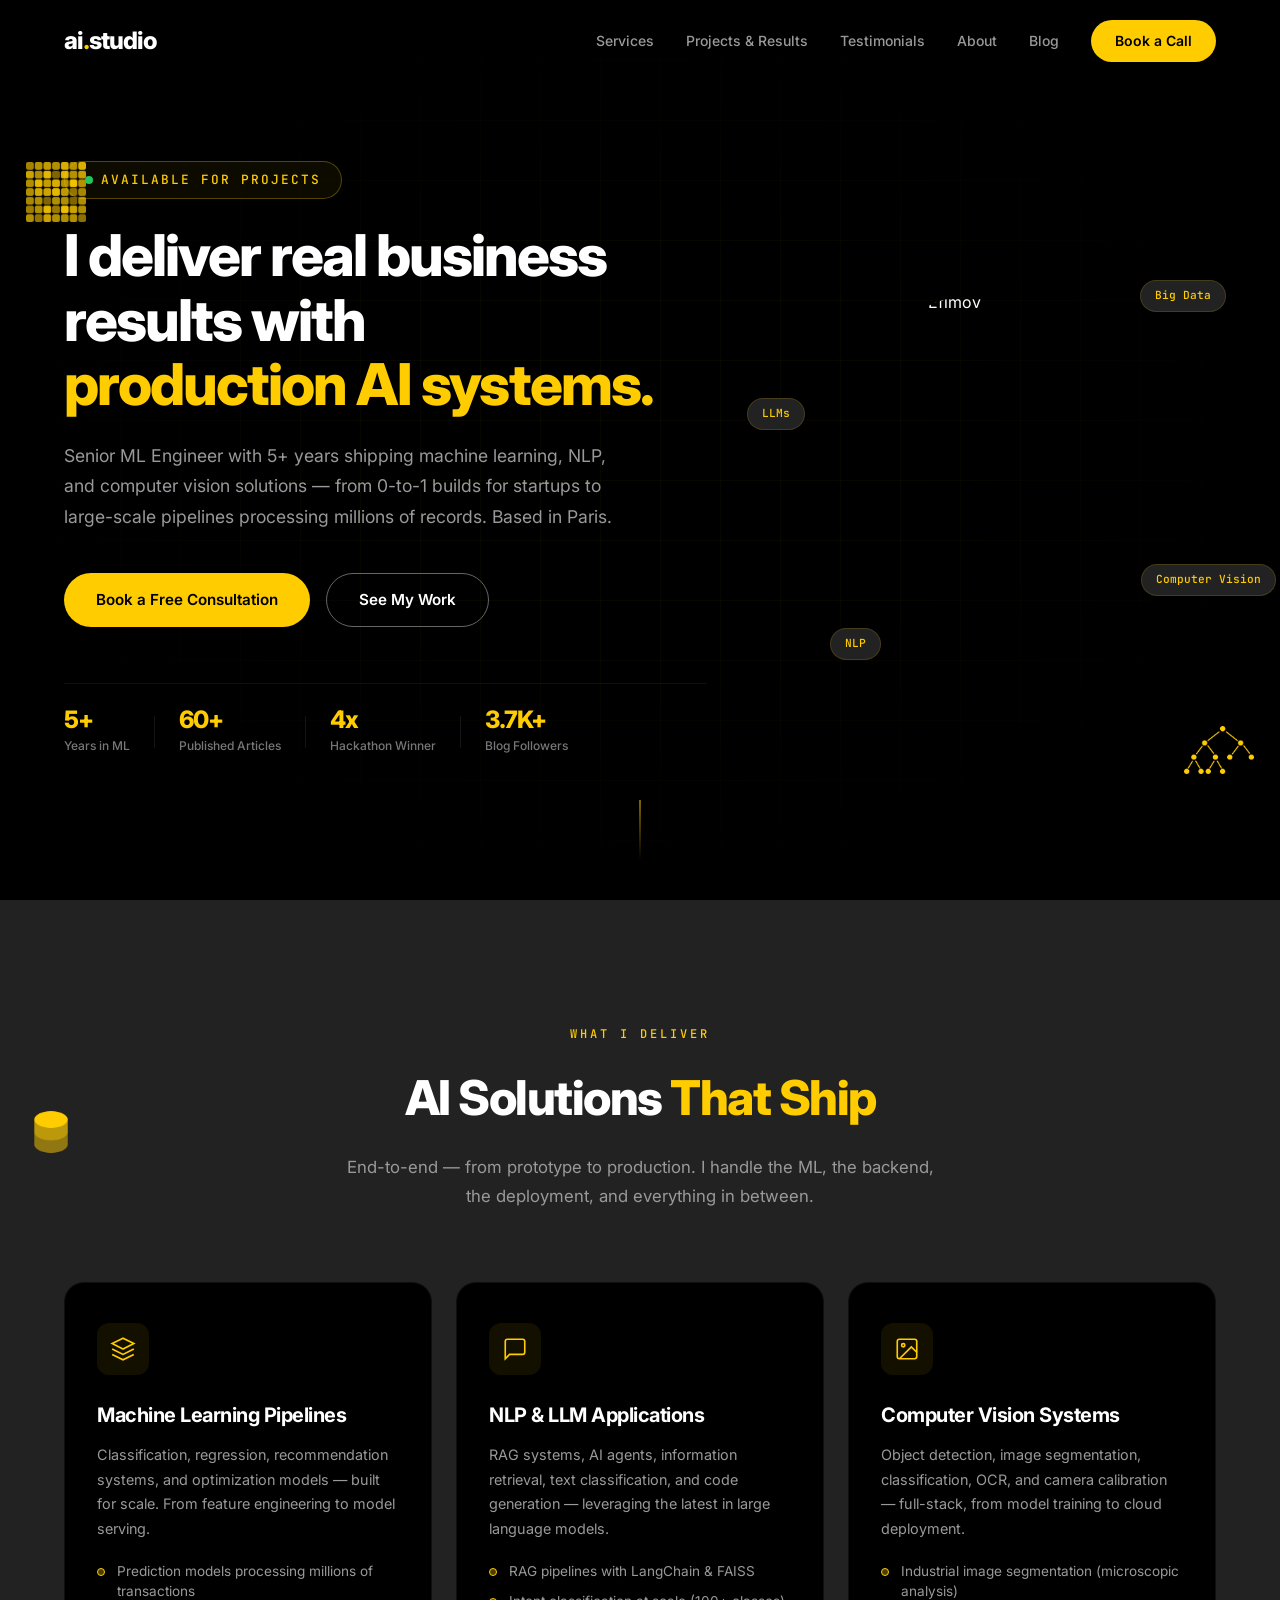
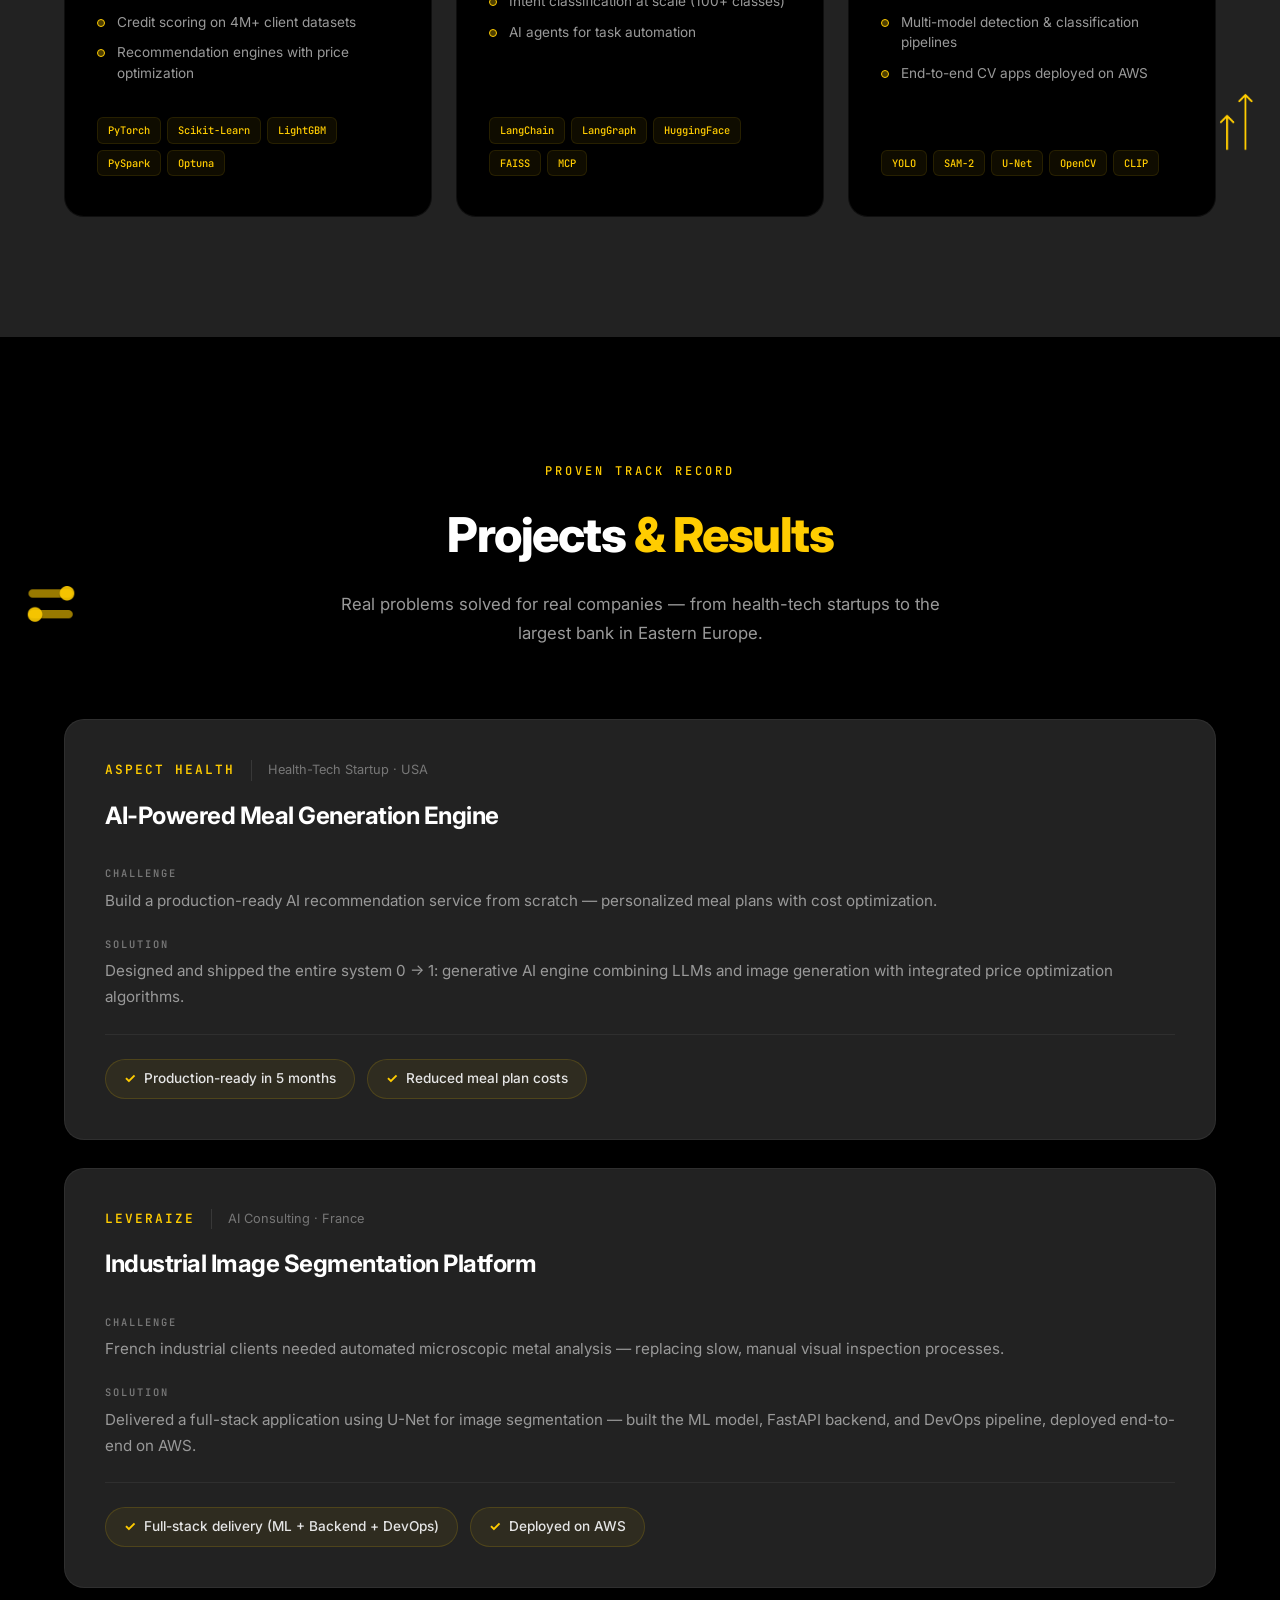
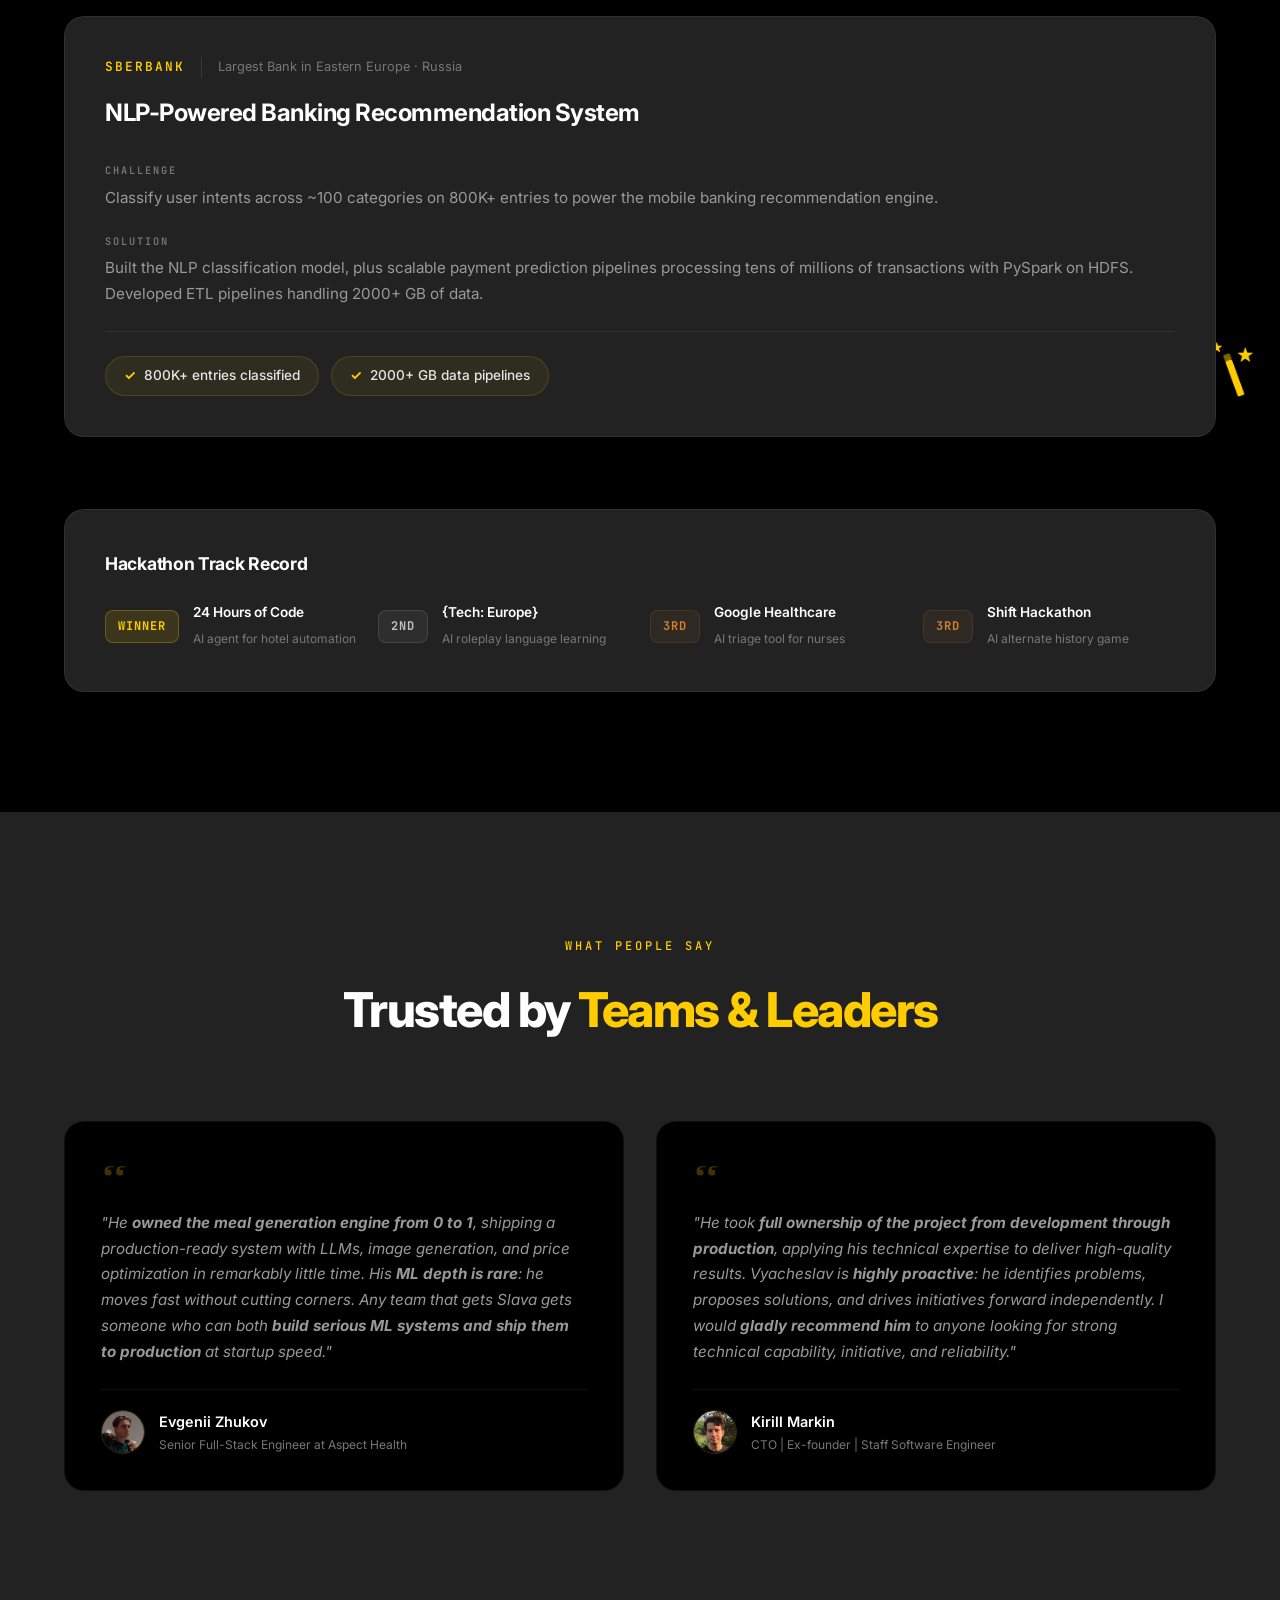
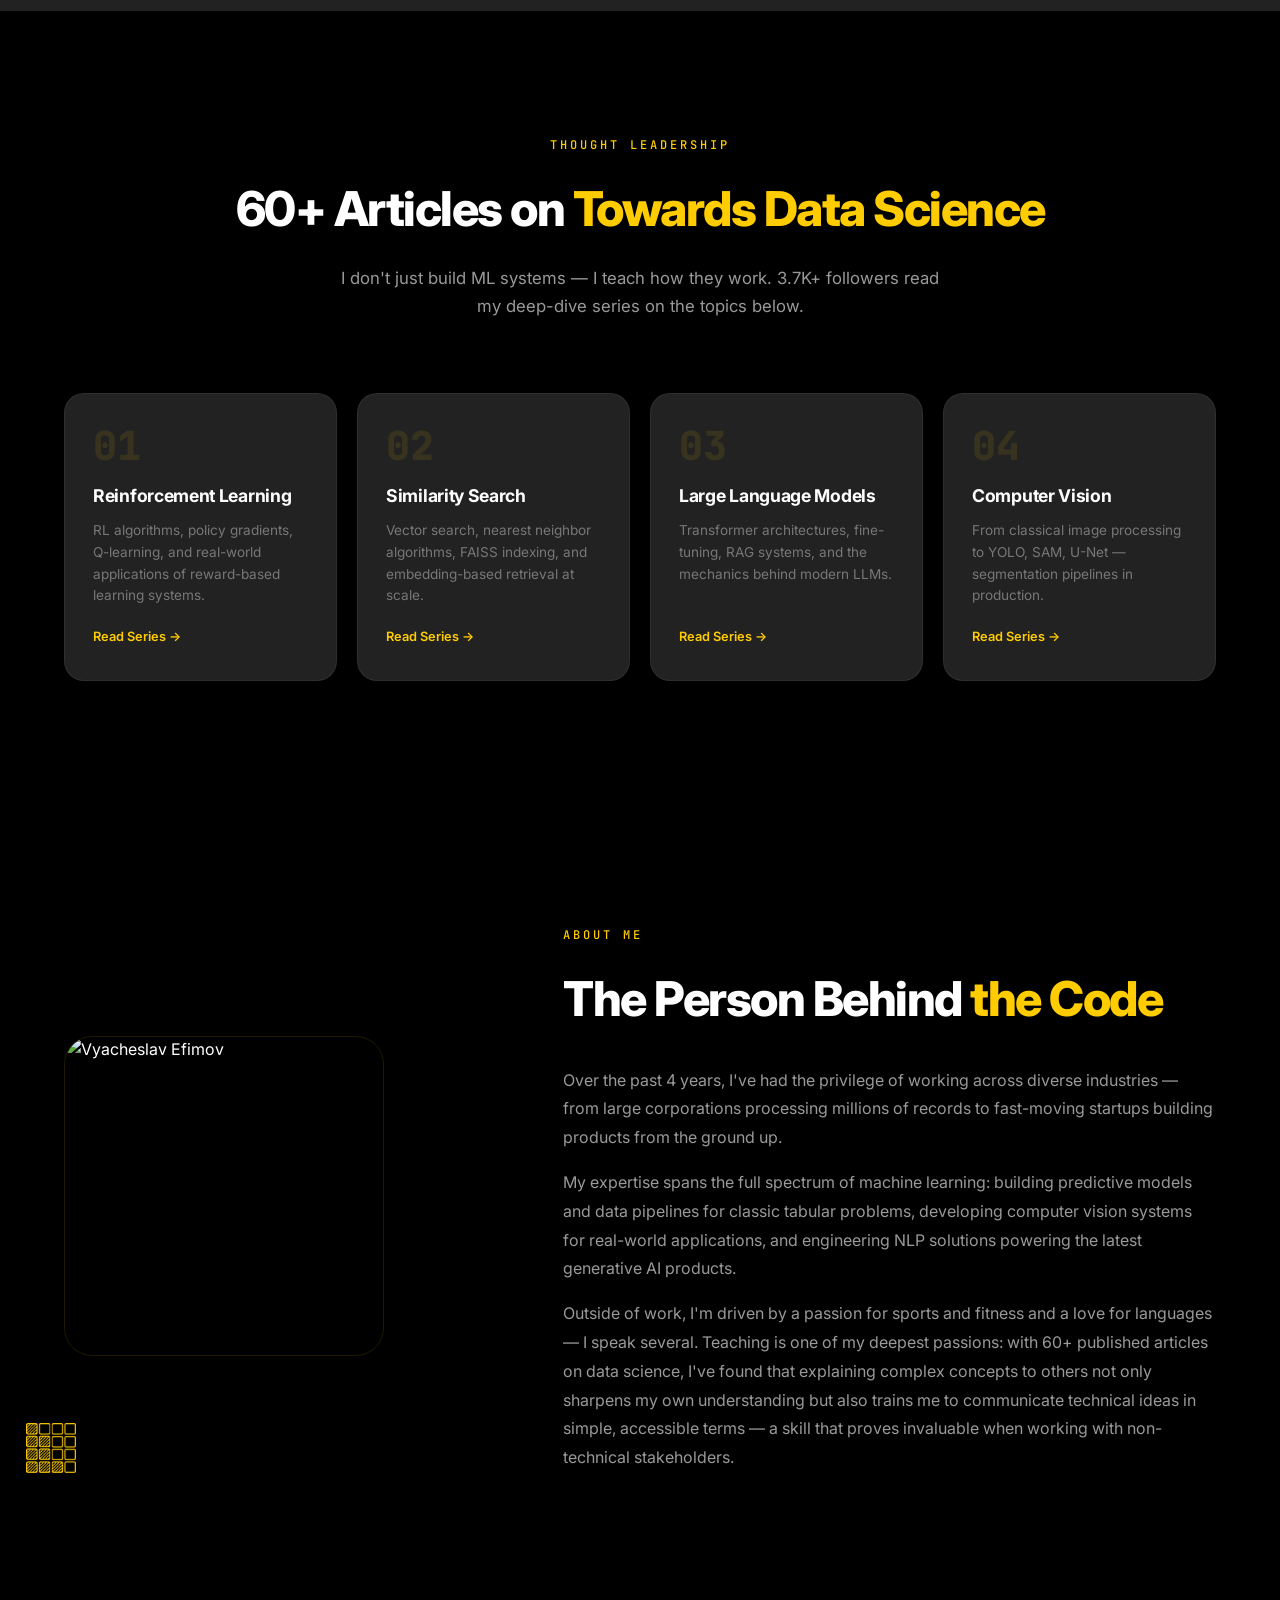
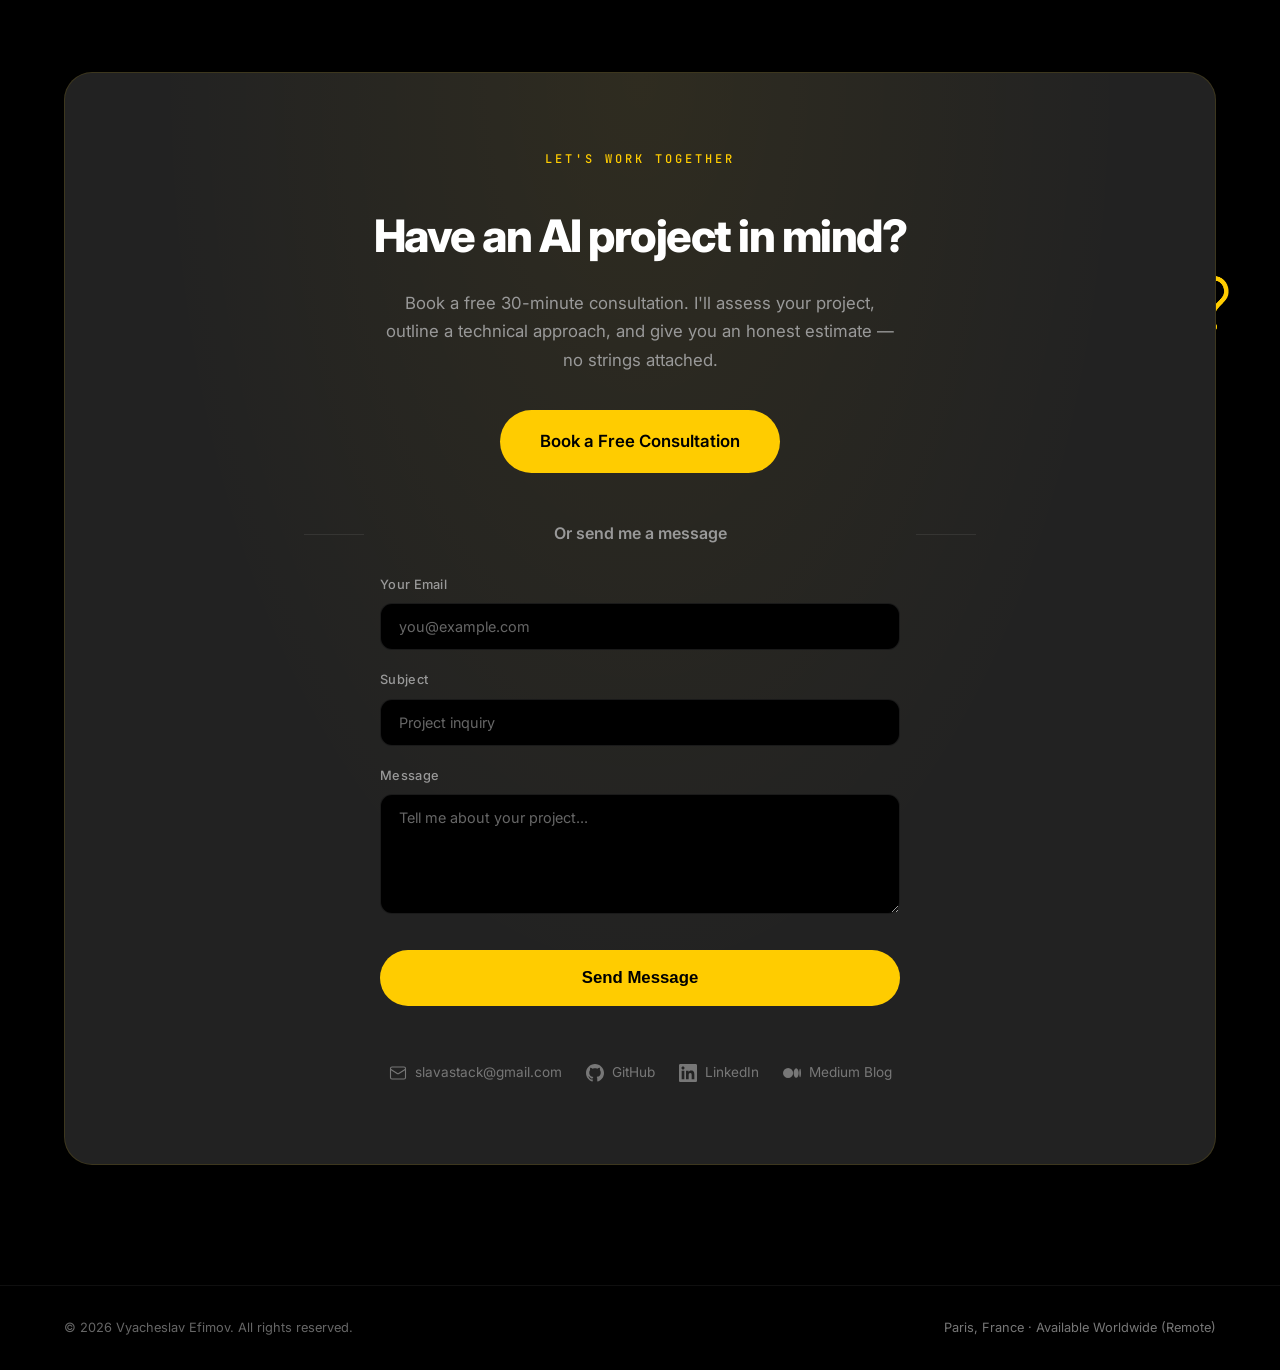
==== index.html @ a9e18e1b "Initial commit" ====
<!DOCTYPE html>
<html lang="en">
<head>
    <meta charset="UTF-8">
    <meta name="viewport" content="width=device-width, initial-scale=1.0">
    <title>Vyacheslav Efimov — AI & Machine Learning Engineer for Hire</title>
    <meta name="description" content="I build production ML systems, NLP pipelines, and computer vision solutions for startups and enterprises. Based in Paris, France.">

    <!-- Open Graph -->
    <meta property="og:title" content="Vyacheslav Efimov — AI & Machine Learning Engineer for Hire">
    <meta property="og:description" content="I build production ML systems, NLP pipelines, and computer vision solutions for startups and enterprises. Based in Paris, France.">
    <meta property="og:image" content="assets/image.png">
    <meta property="og:type" content="website">

    <!-- Twitter Card -->
    <meta name="twitter:card" content="summary_large_image">
    <meta name="twitter:title" content="Vyacheslav Efimov — AI & Machine Learning Engineer for Hire">
    <meta name="twitter:description" content="I build production ML systems, NLP pipelines, and computer vision solutions for startups and enterprises. Based in Paris, France.">
    <meta name="twitter:image" content="assets/image.png">

    <link rel="preconnect" href="https://fonts.googleapis.com">
    <link rel="preconnect" href="https://fonts.gstatic.com" crossorigin>
    <link href="https://fonts.googleapis.com/css2?family=Inter:wght@300;400;500;600;700;800;900&family=JetBrains+Mono:wght@400;500;600&display=swap" rel="stylesheet">
    <link rel="icon" type="image/png" href="assets/favicon.png">
    <link rel="stylesheet" href="style.css">
</head>
<body>
    <!-- Navigation -->
    <nav class="nav" id="nav">
        <div class="nav-inner">
            <a href="#" class="nav-logo">ai<span class="accent">.</span>studio</a>
            <div class="nav-links">
                <a href="#services">Services</a>
                <a href="#results">Projects & Results</a>
                <a href="#testimonials">Testimonials</a>
                <a href="#about">About</a>
                <a href="#blog">Blog</a>
                <a href="https://calendly.com/slavastack/30min" target="_blank" rel="noopener" class="nav-cta">Book a Call</a>
            </div>
            <button class="nav-toggle" id="navToggle" aria-label="Toggle menu">
                <span></span><span></span><span></span>
            </button>
        </div>
    </nav>

    <!-- Mobile Menu -->
    <div class="mobile-menu" id="mobileMenu">
        <a href="#services">Services</a>
        <a href="#results">Projects & Results</a>
        <a href="#testimonials">Testimonials</a>
        <a href="#about">About</a>
        <a href="#blog">Blog</a>
        <a href="https://calendly.com/slavastack/30min" target="_blank" rel="noopener">Book a Call</a>
    </div>

    <!-- Hero Section -->
    <section class="hero" id="hero">
        <div class="hero-bg-grid"></div>
        <img src="assets/elements/tiles_1.png" alt="" class="bg-element hero-el-1">
        <img src="assets/elements/binary_tree.png" alt="" class="bg-element hero-el-2">
        <div class="hero-content">
            <div class="hero-text">
                <div class="hero-label reveal">Available for Projects</div>
                <h1 class="hero-title reveal">
                    I deliver real business results with<br><span class="accent rotating-text" id="rotatingText">production AI systems.</span>
                </h1>
                <p class="hero-subtitle reveal">
                    Senior ML Engineer with 5+ years shipping machine learning, NLP, and computer vision solutions — from 0-to-1 builds for startups to large-scale pipelines processing millions of records. Based in Paris.
                </p>
                <div class="hero-actions reveal">
                    <a href="https://calendly.com/slavastack/30min" target="_blank" rel="noopener" class="btn btn-primary">Book a Free Consultation</a>
                    <a href="#results" class="btn btn-outline">See My Work</a>
                </div>
                <div class="hero-trust reveal">
                    <div class="trust-item">
                        <span class="trust-number">5+</span>
                        <span class="trust-label">Years in ML</span>
                    </div>
                    <div class="trust-divider"></div>
                    <div class="trust-item">
                        <span class="trust-number">60+</span>
                        <span class="trust-label">Published Articles</span>
                    </div>
                    <div class="trust-divider"></div>
                    <div class="trust-item">
                        <span class="trust-number">4x</span>
                        <span class="trust-label">Hackathon Winner</span>
                    </div>
                    <div class="trust-divider"></div>
                    <div class="trust-item">
                        <span class="trust-number">3.7K+</span>
                        <span class="trust-label">Blog Followers</span>
                    </div>
                </div>
            </div>
            <div class="hero-image-wrapper reveal">
                <div class="hero-image-container">
                    <div class="hero-image-glow"></div>
                    <img src="assets/image.png" alt="Vyacheslav Efimov" class="hero-image">
                </div>
                <div class="hero-floating-tags">
                    <span class="floating-tag tag-1">Big Data</span>
                    <span class="floating-tag tag-2">LLMs</span>
                    <span class="floating-tag tag-3">Computer Vision</span>
                    <span class="floating-tag tag-4">NLP</span>
                </div>
            </div>
        </div>
        <div class="scroll-indicator">
            <div class="scroll-line"></div>
        </div>
    </section>

    <!-- Services Section -->
    <section class="section services" id="services" style="position:relative;overflow:hidden;">
        <img src="assets/elements/database.png" alt="" class="bg-element services-el-1">
        <img src="assets/elements/arrows.png" alt="" class="bg-element services-el-2">
        <div class="container">
            <div class="section-header reveal">
                <span class="section-label">What I Deliver</span>
                <h2 class="section-title">AI Solutions <span class="accent">That Ship</span></h2>
                <p class="section-desc">End-to-end — from prototype to production. I handle the ML, the backend, the deployment, and everything in between.</p>
            </div>
            <div class="services-grid">
                <div class="service-card reveal">
                    <div class="service-icon">
                        <svg viewBox="0 0 24 24" fill="none" stroke="currentColor" stroke-width="1.5"><path d="M12 2L2 7l10 5 10-5-10-5zM2 17l10 5 10-5M2 12l10 5 10-5"/></svg>
                    </div>
                    <h3>Machine Learning Pipelines</h3>
                    <p>Classification, regression, recommendation systems, and optimization models — built for scale. From feature engineering to model serving.</p>
                    <ul class="service-outcomes">
                        <li>Prediction models processing millions of transactions</li>
                        <li>Credit scoring on 4M+ client datasets</li>
                        <li>Recommendation engines with price optimization</li>
                    </ul>
                    <div class="service-tools">
                        <span>PyTorch</span><span>Scikit-Learn</span><span>LightGBM</span><span>PySpark</span><span>Optuna</span>
                    </div>
                </div>
                <div class="service-card reveal">
                    <div class="service-icon">
                        <svg viewBox="0 0 24 24" fill="none" stroke="currentColor" stroke-width="1.5"><path d="M21 15a2 2 0 0 1-2 2H7l-4 4V5a2 2 0 0 1 2-2h14a2 2 0 0 1 2 2z"/></svg>
                    </div>
                    <h3>NLP & LLM Applications</h3>
                    <p>RAG systems, AI agents, information retrieval, text classification, and code generation — leveraging the latest in large language models.</p>
                    <ul class="service-outcomes">
                        <li>RAG pipelines with LangChain & FAISS</li>
                        <li>Intent classification at scale (100+ classes)</li>
                        <li>AI agents for task automation</li>
                    </ul>
                    <div class="service-tools">
                        <span>LangChain</span><span>LangGraph</span><span>HuggingFace</span><span>FAISS</span><span>MCP</span>
                    </div>
                </div>
                <div class="service-card reveal">
                    <div class="service-icon">
                        <svg viewBox="0 0 24 24" fill="none" stroke="currentColor" stroke-width="1.5"><rect x="3" y="3" width="18" height="18" rx="2"/><circle cx="8.5" cy="8.5" r="1.5"/><path d="m21 15-5-5L5 21"/></svg>
                    </div>
                    <h3>Computer Vision Systems</h3>
                    <p>Object detection, image segmentation, classification, OCR, and camera calibration — full-stack, from model training to cloud deployment.</p>
                    <ul class="service-outcomes">
                        <li>Industrial image segmentation (microscopic analysis)</li>
                        <li>Multi-model detection & classification pipelines</li>
                        <li>End-to-end CV apps deployed on AWS</li>
                    </ul>
                    <div class="service-tools">
                        <span>YOLO</span><span>SAM-2</span><span>U-Net</span><span>OpenCV</span><span>CLIP</span>
                    </div>
                </div>
            </div>
        </div>
    </section>

    <!-- Results / Case Studies -->
    <section class="section results" id="results" style="position:relative;overflow:hidden;">
        <img src="assets/elements/switch.png" alt="" class="bg-element results-el-1">
        <img src="assets/elements/magic_wand.png" alt="" class="bg-element results-el-2">
        <div class="container">
            <div class="section-header reveal">
                <span class="section-label">Proven Track Record</span>
                <h2 class="section-title">Projects <span class="accent">& Results</span></h2>
                <p class="section-desc">Real problems solved for real companies — from health-tech startups to the largest bank in Eastern Europe.</p>
            </div>
            <div class="cases-grid">

                <div class="case-card reveal">
                    <div class="case-header">
                        <div class="case-company">Aspect Health</div>
                        <div class="case-tag">Health-Tech Startup &middot; USA</div>
                    </div>
                    <h3 class="case-title">AI-Powered Meal Generation Engine</h3>
                    <div class="case-challenge">
                        <span class="case-label">Challenge</span>
                        <p>Build a production-ready AI recommendation service from scratch — personalized meal plans with cost optimization.</p>
                    </div>
                    <div class="case-solution">
                        <span class="case-label">Solution</span>
                        <p>Designed and shipped the entire system 0 → 1: generative AI engine combining LLMs and image generation with integrated price optimization algorithms.</p>
                    </div>
                    <div class="case-result">
                        <div class="result-badge">
                            <span class="result-icon">&#10003;</span>
                            Production-ready in 5 months
                        </div>
                        <div class="result-badge">
                            <span class="result-icon">&#10003;</span>
                            Reduced meal plan costs
                        </div>
                    </div>
                </div>

                <div class="case-card reveal">
                    <div class="case-header">
                        <div class="case-company">Leveraize</div>
                        <div class="case-tag">AI Consulting &middot; France</div>
                    </div>
                    <h3 class="case-title">Industrial Image Segmentation Platform</h3>
                    <div class="case-challenge">
                        <span class="case-label">Challenge</span>
                        <p>French industrial clients needed automated microscopic metal analysis — replacing slow, manual visual inspection processes.</p>
                    </div>
                    <div class="case-solution">
                        <span class="case-label">Solution</span>
                        <p>Delivered a full-stack application using U-Net for image segmentation — built the ML model, FastAPI backend, and DevOps pipeline, deployed end-to-end on AWS.</p>
                    </div>
                    <div class="case-result">
                        <div class="result-badge">
                            <span class="result-icon">&#10003;</span>
                            Full-stack delivery (ML + Backend + DevOps)
                        </div>
                        <div class="result-badge">
                            <span class="result-icon">&#10003;</span>
                            Deployed on AWS
                        </div>
                    </div>
                </div>

                <div class="case-card reveal">
                    <div class="case-header">
                        <div class="case-company">Sberbank</div>
                        <div class="case-tag">Largest Bank in Eastern Europe &middot; Russia</div>
                    </div>
                    <h3 class="case-title">NLP-Powered Banking Recommendation System</h3>
                    <div class="case-challenge">
                        <span class="case-label">Challenge</span>
                        <p>Classify user intents across ~100 categories on 800K+ entries to power the mobile banking recommendation engine.</p>
                    </div>
                    <div class="case-solution">
                        <span class="case-label">Solution</span>
                        <p>Built the NLP classification model, plus scalable payment prediction pipelines processing tens of millions of transactions with PySpark on HDFS. Developed ETL pipelines handling 2000+ GB of data.</p>
                    </div>
                    <div class="case-result">
                        <div class="result-badge">
                            <span class="result-icon">&#10003;</span>
                            800K+ entries classified
                        </div>
                        <div class="result-badge">
                            <span class="result-icon">&#10003;</span>
                            2000+ GB data pipelines
                        </div>
                    </div>
                </div>

            </div>

            <!-- Hackathons as additional proof -->
            <div class="hackathon-strip reveal">
                <h3 class="strip-title">Hackathon Track Record</h3>
                <div class="strip-items">
                    <div class="strip-item">
                        <span class="strip-place gold">Winner</span>
                        <div>
                            <strong>24 Hours of Code</strong>
                            <span>AI agent for hotel automation</span>
                        </div>
                    </div>
                    <div class="strip-item">
                        <span class="strip-place silver">2nd</span>
                        <div>
                            <strong>{Tech: Europe}</strong>
                            <span>AI roleplay language learning</span>
                        </div>
                    </div>
                    <div class="strip-item">
                        <span class="strip-place bronze">3rd</span>
                        <div>
                            <strong>Google Healthcare</strong>
                            <span>AI triage tool for nurses</span>
                        </div>
                    </div>
                    <div class="strip-item">
                        <span class="strip-place bronze">3rd</span>
                        <div>
                            <strong>Shift Hackathon</strong>
                            <span>AI alternate history game</span>
                        </div>
                    </div>
                </div>
            </div>
        </div>
    </section>

    <!-- Testimonials -->
    <section class="section testimonials" id="testimonials">
        <div class="container">
            <div class="section-header reveal">
                <span class="section-label">What People Say</span>
                <h2 class="section-title">Trusted by <span class="accent">Teams & Leaders</span></h2>
            </div>
            <div class="testimonials-grid">
                <div class="testimonial-card reveal">
                    <div class="testimonial-quote">
                        <svg class="quote-icon" viewBox="0 0 24 24" fill="currentColor"><path d="M11 7H7a4 4 0 0 0-4 4v1a3 3 0 0 0 3 3h1a2 2 0 0 0 2-2v-1a2 2 0 0 0-2-2H6a2 2 0 0 1 2-2h3V7zm10 0h-4a4 4 0 0 0-4 4v1a3 3 0 0 0 3 3h1a2 2 0 0 0 2-2v-1a2 2 0 0 0-2-2h-1a2 2 0 0 1 2-2h3V7z"/></svg>
                        <p>"He <strong>owned the meal generation engine from 0 to 1</strong>, shipping a production-ready system with LLMs, image generation, and price optimization in remarkably little time. His <strong>ML depth is rare</strong>: he moves fast without cutting corners. Any team that gets Slava gets someone who can both <strong>build serious ML systems and ship them to production</strong> at startup speed."</p>
                    </div>
                    <div class="testimonial-author">
                        <img class="testimonial-avatar" src="assets/testimonials/evgenii.jpeg" alt="Evgenii Zhukov">
                        <div>
                            <div class="testimonial-name">Evgenii Zhukov</div>
                            <div class="testimonial-role">Senior Full-Stack Engineer at Aspect Health</div>
                        </div>
                    </div>
                </div>
                <div class="testimonial-card reveal">
                    <div class="testimonial-quote">
                        <svg class="quote-icon" viewBox="0 0 24 24" fill="currentColor"><path d="M11 7H7a4 4 0 0 0-4 4v1a3 3 0 0 0 3 3h1a2 2 0 0 0 2-2v-1a2 2 0 0 0-2-2H6a2 2 0 0 1 2-2h3V7zm10 0h-4a4 4 0 0 0-4 4v1a3 3 0 0 0 3 3h1a2 2 0 0 0 2-2v-1a2 2 0 0 0-2-2h-1a2 2 0 0 1 2-2h3V7z"/></svg>
                        <p>"He took <strong>full ownership of the project from development through production</strong>, applying his technical expertise to deliver high-quality results. Vyacheslav is <strong>highly proactive</strong>: he identifies problems, proposes solutions, and drives initiatives forward independently. I would <strong>gladly recommend him</strong> to anyone looking for strong technical capability, initiative, and reliability."</p>
                    </div>
                    <div class="testimonial-author">
                        <img class="testimonial-avatar" src="assets/testimonials/kirill.png" alt="Kirill Markin">
                        <div>
                            <div class="testimonial-name">Kirill Markin</div>
                            <div class="testimonial-role">CTO | Ex-founder | Staff Software Engineer</div>
                        </div>
                    </div>
                </div>
            </div>
        </div>
    </section>

    <!-- Blog / Authority -->
    <section class="section blog" id="blog">
        <div class="container">
            <div class="section-header reveal">
                <span class="section-label">Thought Leadership</span>
                <h2 class="section-title">60+ Articles on <span class="accent">Towards Data Science</span></h2>
                <p class="section-desc">I don't just build ML systems — I teach how they work. 3.7K+ followers read my deep-dive series on the topics below.</p>
            </div>
            <div class="blog-grid">
                <a class="blog-card reveal" href="https://medium.com/@slavahead/list/reinforcement-learning-78e5b7cb3292" target="_blank" rel="noopener">
                    <div class="blog-card-number">01</div>
                    <h3 class="blog-card-title">Reinforcement Learning</h3>
                    <p class="blog-card-desc">RL algorithms, policy gradients, Q-learning, and real-world applications of reward-based learning systems.</p>
                    <span class="blog-card-link">Read Series &rarr;</span>
                </a>
                <a class="blog-card reveal" href="https://medium.com/@slavahead/list/similarity-search-598d963ad35e" target="_blank" rel="noopener">
                    <div class="blog-card-number">02</div>
                    <h3 class="blog-card-title">Similarity Search</h3>
                    <p class="blog-card-desc">Vector search, nearest neighbor algorithms, FAISS indexing, and embedding-based retrieval at scale.</p>
                    <span class="blog-card-link">Read Series &rarr;</span>
                </a>
                <a class="blog-card reveal" href="https://medium.com/@slavahead/list/large-language-models-4d85e1fe0b9a" target="_blank" rel="noopener">
                    <div class="blog-card-number">03</div>
                    <h3 class="blog-card-title">Large Language Models</h3>
                    <p class="blog-card-desc">Transformer architectures, fine-tuning, RAG systems, and the mechanics behind modern LLMs.</p>
                    <span class="blog-card-link">Read Series &rarr;</span>
                </a>
                <a class="blog-card reveal" href="https://medium.com/@slavahead/list/computer-vision-4fd1e040456b" target="_blank" rel="noopener">
                    <div class="blog-card-number">04</div>
                    <h3 class="blog-card-title">Computer Vision</h3>
                    <p class="blog-card-desc">From classical image processing to YOLO, SAM, U-Net — segmentation pipelines in production.</p>
                    <span class="blog-card-link">Read Series &rarr;</span>
                </a>
            </div>
        </div>
    </section>

    <!-- About -->
    <section class="section about" id="about" style="position:relative;overflow:hidden;">
        <img src="assets/elements/tiles_2.png" alt="" class="bg-element about-el-1">
        <div class="container">
            <div class="about-layout reveal">
                <div class="about-image-col">
                    <div class="about-image-container">
                        <img src="assets/image.png" alt="Vyacheslav Efimov" class="about-image">
                    </div>
                </div>
                <div class="about-text-col">
                    <span class="section-label">About Me</span>
                    <h2 class="section-title">The Person Behind <span class="accent">the Code</span></h2>
                    <p class="about-desc">Over the past 4 years, I've had the privilege of working across diverse industries — from large corporations processing millions of records to fast-moving startups building products from the ground up.</p>
                    <p class="about-desc">My expertise spans the full spectrum of machine learning: building predictive models and data pipelines for classic tabular problems, developing computer vision systems for real-world applications, and engineering NLP solutions powering the latest generative AI products.</p>
                    <p class="about-desc">Outside of work, I'm driven by a passion for sports and fitness and a love for languages — I speak several. Teaching is one of my deepest passions: with 60+ published articles on data science, I've found that explaining complex concepts to others not only sharpens my own understanding but also trains me to communicate technical ideas in simple, accessible terms — a skill that proves invaluable when working with non-technical stakeholders.</p>
                </div>
            </div>
        </div>
    </section>

    <!-- CTA Section -->
    <section class="section cta-section" id="contact" style="position:relative;overflow:hidden;">
        <img src="assets/elements/question.png" alt="" class="bg-element cta-el-1">
        <div class="container">
            <div class="cta-card reveal">
                <div class="cta-content">
                    <span class="section-label">Let's Work Together</span>
                    <h2 class="cta-title">Have an AI project in mind?</h2>
                    <p class="cta-desc">Book a free 30-minute consultation. I'll assess your project, outline a technical approach, and give you an honest estimate — no strings attached.</p>
                    <div class="cta-actions">
                        <a href="https://calendly.com/slavastack/30min" target="_blank" rel="noopener" class="btn btn-primary btn-lg">Book a Free Consultation</a>
                    </div>

                    <div class="contact-form-wrapper">
                        <h3 class="contact-form-title">Or send me a message</h3>
                        <form class="contact-form" id="contactForm" action="https://formspree.io/f/mjgaplqa" method="POST">
                            <div class="form-group">
                                <label for="email" class="form-label">Your Email</label>
                                <input type="email" id="email" name="email" class="form-input" placeholder="you@example.com" required>
                            </div>
                            <div class="form-group">
                                <label for="subject" class="form-label">Subject</label>
                                <input type="text" id="subject" name="subject" class="form-input" placeholder="Project inquiry" required>
                            </div>
                            <div class="form-group">
                                <label for="message" class="form-label">Message</label>
                                <textarea id="message" name="message" class="form-input form-textarea" rows="5" placeholder="Tell me about your project..." required></textarea>
                            </div>
                            <button type="submit" class="btn btn-primary btn-lg form-submit">Send Message</button>
                        </form>
                    </div>

                    <div class="cta-channels">
                        <a href="mailto:slavastack@gmail.com" class="channel">
                            <svg viewBox="0 0 24 24" fill="none" stroke="currentColor" stroke-width="1.5"><rect x="2" y="4" width="20" height="16" rx="2"/><path d="m22 7-8.97 5.7a1.94 1.94 0 0 1-2.06 0L2 7"/></svg>
                            slavastack@gmail.com
                        </a>
                        <a href="https://github.com/slavastar" target="_blank" rel="noopener" class="channel">
                            <svg viewBox="0 0 24 24" fill="currentColor"><path d="M12 0c-6.626 0-12 5.373-12 12 0 5.302 3.438 9.8 8.207 11.387.599.111.793-.261.793-.577v-2.234c-3.338.726-4.033-1.416-4.033-1.416-.546-1.387-1.333-1.756-1.333-1.756-1.089-.745.083-.729.083-.729 1.205.084 1.839 1.237 1.839 1.237 1.07 1.834 2.807 1.304 3.492.997.107-.775.418-1.305.762-1.604-2.665-.305-5.467-1.334-5.467-5.931 0-1.311.469-2.381 1.236-3.221-.124-.303-.535-1.524.117-3.176 0 0 1.008-.322 3.301 1.23.957-.266 1.983-.399 3.003-.404 1.02.005 2.047.138 3.006.404 2.291-1.552 3.297-1.23 3.297-1.23.653 1.653.242 2.874.118 3.176.77.84 1.235 1.911 1.235 3.221 0 4.609-2.807 5.624-5.479 5.921.43.372.823 1.102.823 2.222v3.293c0 .319.192.694.801.576 4.765-1.589 8.199-6.086 8.199-11.386 0-6.627-5.373-12-12-12z"/></svg>
                            GitHub
                        </a>
                        <a href="https://linkedin.com/in/vyacheslav-efimov" target="_blank" rel="noopener" class="channel">
                            <svg viewBox="0 0 24 24" fill="currentColor"><path d="M20.447 20.452h-3.554v-5.569c0-1.328-.027-3.037-1.852-3.037-1.853 0-2.136 1.445-2.136 2.939v5.667H9.351V9h3.414v1.561h.046c.477-.9 1.637-1.85 3.37-1.85 3.601 0 4.267 2.37 4.267 5.455v6.286zM5.337 7.433c-1.144 0-2.063-.926-2.063-2.065 0-1.138.92-2.063 2.063-2.063 1.14 0 2.064.925 2.064 2.063 0 1.139-.925 2.065-2.064 2.065zm1.782 13.019H3.555V9h3.564v11.452zM22.225 0H1.771C.792 0 0 .774 0 1.729v20.542C0 23.227.792 24 1.771 24h20.451C23.2 24 24 23.227 24 22.271V1.729C24 .774 23.2 0 22.222 0h.003z"/></svg>
                            LinkedIn
                        </a>
                        <a href="https://medium.com/@slavahead" target="_blank" rel="noopener" class="channel">
                            <svg viewBox="0 0 24 24" fill="currentColor"><path d="M13.54 12a6.8 6.8 0 01-6.77 6.82A6.8 6.8 0 010 12a6.8 6.8 0 016.77-6.82A6.8 6.8 0 0113.54 12zM20.96 12c0 3.54-1.51 6.42-3.38 6.42-1.87 0-3.39-2.88-3.39-6.42s1.52-6.42 3.39-6.42 3.38 2.88 3.38 6.42M24 12c0 3.17-.53 5.75-1.19 5.75-.66 0-1.19-2.58-1.19-5.75s.53-5.75 1.19-5.75C23.47 6.25 24 8.83 24 12z"/></svg>
                            Medium Blog
                        </a>
                    </div>
                </div>
            </div>
        </div>
    </section>

    <!-- Footer -->
    <footer class="footer">
        <div class="container footer-inner">
            <p>&copy; 2026 Vyacheslav Efimov. All rights reserved.</p>
            <p class="footer-location">Paris, France &middot; Available Worldwide (Remote)</p>
        </div>
    </footer>

    <script src="script.js"></script>
</body>
</html>
---- style.css ----
/* ============================================
   VYACHESLAV EFIMOV — CONSULTING WEBSITE
   Colors: #000000, #FFCC00, #222222
   ============================================ */

:root {
    --black: #000000;
    --yellow: #FFCC00;
    --yellow-hover: #e6b800;
    --dark: #222222;
    --dark-light: #2a2a2a;
    --white: #ffffff;
    --gray-50: #fafafa;
    --gray-100: #f5f5f5;
    --gray-200: #e5e5e5;
    --gray-400: #999999;
    --gray-500: #777777;
    --gray-600: #666666;
    --gray-800: #333333;
    --radius: 12px;
    --radius-lg: 20px;
    --radius-xl: 28px;
    --transition: 0.3s cubic-bezier(0.4, 0, 0.2, 1);
    --shadow-card: 0 1px 3px rgba(0,0,0,0.3), 0 8px 30px rgba(0,0,0,0.2);
}

/* ---- RESET & BASE ---- */
*, *::before, *::after {
    margin: 0;
    padding: 0;
    box-sizing: border-box;
}

html {
    scroll-behavior: smooth;
    scroll-padding-top: 80px;
}

body {
    font-family: 'Inter', -apple-system, BlinkMacSystemFont, sans-serif;
    background: var(--black);
    color: var(--white);
    line-height: 1.6;
    overflow-x: hidden;
    -webkit-font-smoothing: antialiased;
}

a { text-decoration: none; color: inherit; }
ul { list-style: none; }
img { max-width: 100%; display: block; }

.container {
    max-width: 1200px;
    margin: 0 auto;
    padding: 0 24px;
}

.accent { color: var(--yellow); }

/* ---- ROTATING TEXT ---- */
.rotating-text {
    display: inline-block;
    white-space: nowrap;
    transition: opacity 0.4s ease, transform 0.4s ease;
}

.rotating-text.fade-out {
    opacity: 0;
    transform: translateY(12px);
}

.rotating-text.fade-in {
    opacity: 1;
    transform: translateY(0);
}

/* ---- NAVIGATION ---- */
.nav {
    position: fixed;
    top: 0;
    left: 0;
    right: 0;
    z-index: 1000;
    padding: 20px 0;
    transition: var(--transition);
}

.nav.scrolled {
    background: rgba(0, 0, 0, 0.9);
    backdrop-filter: blur(24px);
    -webkit-backdrop-filter: blur(24px);
    padding: 12px 0;
    border-bottom: 1px solid rgba(255, 204, 0, 0.08);
}

.nav-inner {
    max-width: 1200px;
    margin: 0 auto;
    padding: 0 24px;
    display: flex;
    align-items: center;
    justify-content: space-between;
}

.nav-logo {
    font-size: 1.5rem;
    font-weight: 800;
    letter-spacing: -1px;
}

.nav-links {
    display: flex;
    align-items: center;
    gap: 32px;
}

.nav-links a {
    font-size: 0.875rem;
    font-weight: 500;
    color: var(--gray-400);
    transition: var(--transition);
    position: relative;
}

.nav-links a:hover { color: var(--white); }

.nav-links a:not(.nav-cta)::after {
    content: '';
    position: absolute;
    bottom: -4px;
    left: 0;
    width: 0;
    height: 2px;
    background: var(--yellow);
    transition: var(--transition);
}

.nav-links a:not(.nav-cta):hover::after { width: 100%; }

.nav-cta {
    background: var(--yellow) !important;
    color: var(--black) !important;
    padding: 10px 24px;
    border-radius: 100px;
    font-weight: 600 !important;
    transition: var(--transition);
}

.nav-cta:hover {
    background: var(--yellow-hover) !important;
    transform: translateY(-1px);
    box-shadow: 0 4px 20px rgba(255, 204, 0, 0.3);
}

.nav-toggle {
    display: none;
    background: none;
    border: none;
    cursor: pointer;
    padding: 4px;
    flex-direction: column;
    gap: 5px;
}

.nav-toggle span {
    display: block;
    width: 24px;
    height: 2px;
    background: var(--white);
    transition: var(--transition);
}

.mobile-menu {
    display: none;
    position: fixed;
    top: 0; left: 0; right: 0; bottom: 0;
    background: rgba(0, 0, 0, 0.97);
    z-index: 999;
    flex-direction: column;
    align-items: center;
    justify-content: center;
    gap: 32px;
    opacity: 0;
    pointer-events: none;
    transition: opacity 0.3s ease;
}

.mobile-menu.active {
    opacity: 1;
    pointer-events: all;
}

.mobile-menu a {
    font-size: 1.5rem;
    font-weight: 600;
    color: var(--gray-400);
    transition: var(--transition);
}

.mobile-menu a:hover { color: var(--yellow); }

/* ---- HERO ---- */
.hero {
    min-height: 100vh;
    display: flex;
    align-items: center;
    position: relative;
    padding: 120px 0 80px;
    overflow: hidden;
}

.hero-bg-grid {
    position: absolute;
    inset: 0;
    background-image:
        linear-gradient(rgba(255, 204, 0, 0.03) 1px, transparent 1px),
        linear-gradient(90deg, rgba(255, 204, 0, 0.03) 1px, transparent 1px);
    background-size: 60px 60px;
    mask-image: radial-gradient(ellipse at center, black 30%, transparent 70%);
    -webkit-mask-image: radial-gradient(ellipse at center, black 30%, transparent 70%);
}

.hero-content {
    max-width: 1200px;
    margin: 0 auto;
    padding: 0 24px;
    display: grid;
    grid-template-columns: 1.2fr 0.8fr;
    gap: 80px;
    align-items: center;
}

.hero-label {
    display: inline-flex;
    align-items: center;
    gap: 8px;
    font-family: 'JetBrains Mono', monospace;
    font-size: 0.8rem;
    font-weight: 500;
    letter-spacing: 2px;
    text-transform: uppercase;
    color: var(--yellow);
    margin-bottom: 24px;
    padding: 8px 20px;
    border: 1px solid rgba(255, 204, 0, 0.3);
    border-radius: 100px;
    background: rgba(255, 204, 0, 0.05);
}

.hero-label::before {
    content: '';
    width: 8px;
    height: 8px;
    border-radius: 50%;
    background: #22c55e;
    animation: pulse-dot 2s infinite;
}

.hero-title {
    font-size: clamp(2.5rem, 4.5vw, 3.6rem);
    font-weight: 800;
    line-height: 1.12;
    letter-spacing: -2px;
    margin-bottom: 24px;
}

.hero-subtitle {
    font-size: 1.1rem;
    color: var(--gray-400);
    line-height: 1.75;
    margin-bottom: 40px;
    max-width: 560px;
}

.hero-actions {
    display: flex;
    gap: 16px;
    margin-bottom: 56px;
}

.btn {
    display: inline-flex;
    align-items: center;
    justify-content: center;
    padding: 14px 32px;
    border-radius: 100px;
    font-size: 0.95rem;
    font-weight: 600;
    transition: var(--transition);
    cursor: pointer;
    border: none;
}

.btn-primary {
    background: var(--yellow);
    color: var(--black);
}

.btn-primary:hover {
    background: var(--yellow-hover);
    transform: translateY(-2px);
    box-shadow: 0 8px 30px rgba(255, 204, 0, 0.35);
}

.btn-lg {
    padding: 18px 40px;
    font-size: 1.05rem;
}

.btn-outline {
    background: transparent;
    color: var(--white);
    border: 1px solid var(--gray-600);
}

.btn-outline:hover {
    border-color: var(--yellow);
    color: var(--yellow);
    transform: translateY(-2px);
}

/* Hero Trust Strip */
.hero-trust {
    display: flex;
    align-items: center;
    gap: 24px;
    padding: 24px 0;
    border-top: 1px solid rgba(255, 255, 255, 0.06);
}

.trust-item {
    display: flex;
    flex-direction: column;
}

.trust-number {
    font-size: 1.5rem;
    font-weight: 800;
    color: var(--yellow);
    letter-spacing: -1px;
    line-height: 1;
}

.trust-label {
    font-size: 0.75rem;
    color: var(--gray-500);
    margin-top: 4px;
    font-weight: 500;
}

.trust-divider {
    width: 1px;
    height: 32px;
    background: rgba(255, 255, 255, 0.08);
}

/* Hero Image */
.hero-image-wrapper {
    position: relative;
    display: flex;
    justify-content: center;
}

.hero-image-container {
    position: relative;
    width: 360px;
    height: 360px;
    border-radius: var(--radius-xl);
    overflow: hidden;
    border: 1px solid var(--accent) !important;
    outline: none !important;
    box-shadow: none !important;
    background: transparent;
}

.hero-image-container .hero-image {
    border-radius: 50%;
}

.hero-image-glow {
    display: none;
}

.hero-image {
    width: 100%;
    height: 100%;
    object-fit: cover;
    position: relative;
    z-index: 1;
}

.hero-floating-tags {
    position: absolute;
    inset: 0;
    pointer-events: none;
}

.floating-tag {
    position: absolute;
    font-family: 'JetBrains Mono', monospace;
    font-size: 0.7rem;
    font-weight: 500;
    padding: 6px 14px;
    border-radius: 100px;
    background: var(--dark);
    border: 1px solid rgba(255, 204, 0, 0.15);
    color: var(--yellow);
    animation: float 6s ease-in-out infinite;
}

.tag-1 { top: -10px; right: -10px; animation-delay: 0s; }
.tag-2 { top: 30%; left: -40px; animation-delay: 1.5s; }
.tag-3 { bottom: 15%; right: -60px; animation-delay: 3s; }
.tag-4 { bottom: -10px; left: 10%; animation-delay: 4.5s; }

@keyframes float {
    0%, 100% { transform: translateY(0); }
    50% { transform: translateY(-12px); }
}

@keyframes pulse-dot {
    0%, 100% { opacity: 1; }
    50% { opacity: 0.4; }
}

.scroll-indicator {
    position: absolute;
    bottom: 40px;
    left: 50%;
    transform: translateX(-50%);
}

.scroll-line {
    width: 1px;
    height: 60px;
    background: linear-gradient(to bottom, var(--yellow), transparent);
    animation: scroll-pulse 2s ease-in-out infinite;
}

@keyframes scroll-pulse {
    0%, 100% { opacity: 0.3; height: 60px; }
    50% { opacity: 1; height: 40px; }
}

/* ---- SECTIONS ---- */
.section {
    padding: 120px 0;
}

.section-header {
    text-align: center;
    margin-bottom: 72px;
}

.section-label {
    display: inline-block;
    font-family: 'JetBrains Mono', monospace;
    font-size: 0.75rem;
    font-weight: 500;
    letter-spacing: 3px;
    text-transform: uppercase;
    color: var(--yellow);
    margin-bottom: 16px;
}

.section-title {
    font-size: clamp(2rem, 4vw, 3rem);
    font-weight: 800;
    letter-spacing: -1.5px;
    margin-bottom: 16px;
}

.section-desc {
    font-size: 1.05rem;
    color: var(--gray-400);
    max-width: 600px;
    margin: 0 auto;
    line-height: 1.7;
}

/* ---- SERVICES ---- */
.services {
    background: var(--dark);
}

.services-grid {
    display: grid;
    grid-template-columns: repeat(3, 1fr);
    gap: 24px;
}

.service-card {
    background: var(--black);
    border: 1px solid rgba(255, 255, 255, 0.06);
    border-radius: var(--radius-lg);
    padding: 40px 32px;
    transition: var(--transition);
    position: relative;
    overflow: hidden;
    display: flex;
    flex-direction: column;
}

.service-card::before {
    content: '';
    position: absolute;
    top: 0;
    left: 0;
    right: 0;
    height: 3px;
    background: linear-gradient(90deg, var(--yellow), rgba(255, 204, 0, 0.2));
    opacity: 0;
    transition: var(--transition);
}

.service-card:hover::before { opacity: 1; }

.service-card:hover {
    border-color: rgba(255, 204, 0, 0.15);
    transform: translateY(-6px);
    box-shadow: 0 20px 60px rgba(0, 0, 0, 0.4);
}

.service-icon {
    width: 52px;
    height: 52px;
    border-radius: var(--radius);
    background: rgba(255, 204, 0, 0.08);
    display: flex;
    align-items: center;
    justify-content: center;
    margin-bottom: 24px;
    color: var(--yellow);
}

.service-icon svg {
    width: 26px;
    height: 26px;
}

.service-card h3 {
    font-size: 1.25rem;
    font-weight: 700;
    letter-spacing: -0.5px;
    margin-bottom: 12px;
}

.service-card > p {
    font-size: 0.9rem;
    color: var(--gray-400);
    line-height: 1.7;
    margin-bottom: 20px;
}

.service-outcomes {
    margin-bottom: 24px;
    flex: 1;
}

.service-outcomes li {
    position: relative;
    padding-left: 20px;
    font-size: 0.85rem;
    color: var(--gray-400);
    margin-bottom: 10px;
    line-height: 1.5;
}

.service-outcomes li::before {
    content: '';
    position: absolute;
    left: 0;
    top: 7px;
    width: 8px;
    height: 8px;
    border-radius: 50%;
    background: rgba(255, 204, 0, 0.3);
    border: 1.5px solid var(--yellow);
}

.service-tools {
    display: flex;
    flex-wrap: wrap;
    gap: 6px;
    margin-top: auto;
}

.service-tools span {
    font-family: 'JetBrains Mono', monospace;
    font-size: 0.65rem;
    font-weight: 500;
    padding: 4px 10px;
    border-radius: 6px;
    background: rgba(255, 204, 0, 0.06);
    color: var(--yellow);
    border: 1px solid rgba(255, 204, 0, 0.1);
}

/* ---- RESULTS / CASE STUDIES ---- */
.results {
    background: var(--black);
}

.cases-grid {
    display: grid;
    grid-template-columns: repeat(1, 1fr);
    gap: 28px;
    margin-bottom: 72px;
}

.case-card {
    background: var(--dark);
    border: 1px solid rgba(255, 255, 255, 0.06);
    border-radius: var(--radius-lg);
    padding: 40px;
    transition: var(--transition);
}

.case-card:hover {
    border-color: rgba(255, 204, 0, 0.12);
}

.case-header {
    display: flex;
    align-items: center;
    gap: 16px;
    margin-bottom: 16px;
}

.case-company {
    font-family: 'JetBrains Mono', monospace;
    font-size: 0.8rem;
    font-weight: 600;
    color: var(--yellow);
    text-transform: uppercase;
    letter-spacing: 2px;
}

.case-tag {
    font-size: 0.8rem;
    color: var(--gray-500);
    padding-left: 16px;
    border-left: 1px solid rgba(255, 255, 255, 0.1);
}

.case-title {
    font-size: 1.5rem;
    font-weight: 700;
    letter-spacing: -0.5px;
    margin-bottom: 24px;
}

.case-challenge,
.case-solution {
    margin-bottom: 16px;
}

.case-label {
    display: inline-block;
    font-family: 'JetBrains Mono', monospace;
    font-size: 0.65rem;
    font-weight: 600;
    letter-spacing: 2px;
    text-transform: uppercase;
    color: var(--gray-500);
    margin-bottom: 6px;
}

.case-challenge p,
.case-solution p {
    font-size: 0.95rem;
    color: var(--gray-400);
    line-height: 1.7;
}

.case-result {
    display: flex;
    flex-wrap: wrap;
    gap: 12px;
    margin-top: 24px;
    padding-top: 24px;
    border-top: 1px solid rgba(255, 255, 255, 0.06);
}

.result-badge {
    display: inline-flex;
    align-items: center;
    gap: 8px;
    padding: 8px 18px;
    border-radius: 100px;
    background: rgba(255, 204, 0, 0.06);
    border: 1px solid rgba(255, 204, 0, 0.15);
    font-size: 0.85rem;
    font-weight: 500;
    color: var(--gray-200);
}

.result-icon {
    color: var(--yellow);
    font-weight: 700;
}

/* Hackathon Strip */
.hackathon-strip {
    background: var(--dark);
    border: 1px solid rgba(255, 255, 255, 0.06);
    border-radius: var(--radius-lg);
    padding: 40px;
}

.strip-title {
    font-size: 1.1rem;
    font-weight: 700;
    margin-bottom: 24px;
    letter-spacing: -0.3px;
}

.strip-items {
    display: grid;
    grid-template-columns: repeat(4, 1fr);
    gap: 20px;
}

.strip-item {
    display: flex;
    align-items: center;
    gap: 14px;
}

.strip-place {
    font-family: 'JetBrains Mono', monospace;
    font-size: 0.65rem;
    font-weight: 700;
    letter-spacing: 1px;
    text-transform: uppercase;
    padding: 6px 12px;
    border-radius: 8px;
    white-space: nowrap;
    flex-shrink: 0;
}

.strip-place.gold {
    background: rgba(255, 204, 0, 0.12);
    color: var(--yellow);
    border: 1px solid rgba(255, 204, 0, 0.25);
}

.strip-place.silver {
    background: rgba(192, 192, 192, 0.08);
    color: #c0c0c0;
    border: 1px solid rgba(192, 192, 192, 0.15);
}

.strip-place.bronze {
    background: rgba(205, 127, 50, 0.08);
    color: #cd7f32;
    border: 1px solid rgba(205, 127, 50, 0.15);
}

.strip-item strong {
    display: block;
    font-size: 0.85rem;
    font-weight: 600;
    margin-bottom: 2px;
}

.strip-item span {
    font-size: 0.75rem;
    color: var(--gray-500);
}

/* ---- TESTIMONIALS ---- */
.testimonials {
    background: var(--dark);
}

.testimonials-grid {
    display: grid;
    grid-template-columns: repeat(2, 1fr);
    gap: 32px;
}

.testimonial-card {
    background: var(--black);
    border: 1px solid rgba(255, 255, 255, 0.06);
    border-radius: var(--radius-lg);
    padding: 36px;
    display: flex;
    flex-direction: column;
    justify-content: space-between;
    transition: var(--transition);
}

.testimonial-card:hover {
    border-color: rgba(255, 204, 0, 0.12);
    transform: translateY(-4px);
}

.quote-icon {
    width: 28px;
    height: 28px;
    color: rgba(255, 204, 0, 0.25);
    margin-bottom: 16px;
}

.testimonial-quote p {
    font-size: 0.95rem;
    color: var(--gray-400);
    line-height: 1.7;
    font-style: italic;
    margin-bottom: 24px;
}

.testimonial-author {
    display: flex;
    align-items: center;
    gap: 14px;
    padding-top: 20px;
    border-top: 1px solid rgba(255, 255, 255, 0.06);
}

.testimonial-avatar {
    width: 44px;
    height: 44px;
    border-radius: 50%;
    border: 1px solid rgba(255, 204, 0, 0.2);
    object-fit: cover;
    flex-shrink: 0;
}

.testimonial-name {
    font-size: 0.9rem;
    font-weight: 600;
}

.testimonial-role {
    font-size: 0.75rem;
    color: var(--gray-500);
    margin-top: 2px;
}

/* ---- ABOUT ---- */
.about {
    background: var(--black);
}

.about-layout {
    display: grid;
    grid-template-columns: 0.4fr 0.6fr;
    gap: 64px;
    align-items: center;
}

.about-image-container {
    width: 100%;
    max-width: 320px;
    aspect-ratio: 1;
    border-radius: var(--radius-xl);
    overflow: hidden;
    border: 1px solid rgba(255, 204, 0, 0.12);
}

.about-image {
    width: 100%;
    height: 100%;
    object-fit: cover;
}

.about-text-col .section-label {
    margin-bottom: 16px;
}

.about-text-col .section-title {
    text-align: left;
    margin-bottom: 28px;
}

.about-desc {
    font-size: 1rem;
    color: var(--gray-400);
    line-height: 1.8;
    margin-bottom: 16px;
}

.about-desc:last-child {
    margin-bottom: 0;
}

@media (max-width: 1024px) {
    .about-layout {
        grid-template-columns: 1fr;
        text-align: center;
        gap: 40px;
    }

    .about-image-container {
        margin: 0 auto;
    }

    .about-text-col .section-title {
        text-align: center;
    }
}

/* ---- BLOG ---- */
.blog {
    background: var(--black);
}

.blog-grid {
    display: grid;
    grid-template-columns: repeat(4, 1fr);
    gap: 20px;
}

.blog-card {
    background: var(--dark);
    border: 1px solid rgba(255, 255, 255, 0.06);
    border-radius: var(--radius-lg);
    padding: 32px 28px;
    transition: var(--transition);
    display: flex;
    flex-direction: column;
    cursor: pointer;
}

.blog-card:hover {
    border-color: rgba(255, 204, 0, 0.25);
    transform: translateY(-4px);
    box-shadow: 0 16px 48px rgba(0, 0, 0, 0.4);
}

.blog-card-number {
    font-family: 'JetBrains Mono', monospace;
    font-size: 2.5rem;
    font-weight: 800;
    color: rgba(255, 204, 0, 0.1);
    line-height: 1;
    margin-bottom: 16px;
}

.blog-card-title {
    font-size: 1.1rem;
    font-weight: 700;
    letter-spacing: -0.3px;
    margin-bottom: 10px;
}

.blog-card-desc {
    font-size: 0.85rem;
    color: var(--gray-500);
    line-height: 1.6;
    flex: 1;
}

.blog-card-link {
    display: inline-block;
    margin-top: 20px;
    font-size: 0.8rem;
    font-weight: 600;
    color: var(--yellow);
    transition: var(--transition);
}

.blog-card:hover .blog-card-link {
    letter-spacing: 0.5px;
}

/* ---- CTA SECTION ---- */
.cta-section {
    background: var(--black);
    padding: 80px 0 120px;
}

.cta-card {
    background: var(--dark);
    border: 1px solid rgba(255, 204, 0, 0.12);
    border-radius: var(--radius-xl);
    padding: 72px 64px;
    text-align: center;
    position: relative;
    overflow: hidden;
}

.cta-card::before {
    content: '';
    position: absolute;
    inset: 0;
    background: radial-gradient(ellipse at top center, rgba(255, 204, 0, 0.06) 0%, transparent 60%);
    pointer-events: none;
}

.cta-content {
    position: relative;
}

.cta-title {
    font-size: clamp(1.8rem, 3.5vw, 2.8rem);
    font-weight: 800;
    letter-spacing: -1.5px;
    margin: 16px 0;
}

.cta-desc {
    font-size: 1.05rem;
    color: var(--gray-400);
    max-width: 520px;
    margin: 0 auto 36px;
    line-height: 1.7;
}

.cta-actions {
    margin-bottom: 48px;
}

.cta-channels {
    display: flex;
    justify-content: center;
    gap: 24px;
    flex-wrap: wrap;
}

.channel {
    display: flex;
    align-items: center;
    gap: 8px;
    font-size: 0.85rem;
    color: var(--gray-500);
    transition: var(--transition);
    padding: 8px 0;
}

.channel:hover {
    color: var(--yellow);
}

.channel svg {
    width: 18px;
    height: 18px;
    flex-shrink: 0;
}

/* ---- CONTACT FORM ---- */
.contact-form-wrapper {
    max-width: 520px;
    margin: 0 auto 48px;
    text-align: left;
}

.contact-form-title {
    font-size: 1rem;
    font-weight: 600;
    color: var(--gray-400);
    text-align: center;
    margin-bottom: 28px;
    position: relative;
}

.contact-form-title::before,
.contact-form-title::after {
    content: '';
    position: absolute;
    top: 50%;
    width: 60px;
    height: 1px;
    background: rgba(255, 255, 255, 0.08);
}

.contact-form-title::before { right: calc(100% + 16px); }
.contact-form-title::after { left: calc(100% + 16px); }

.form-group {
    margin-bottom: 20px;
}

.form-label {
    display: block;
    font-size: 0.8rem;
    font-weight: 500;
    color: var(--gray-400);
    margin-bottom: 8px;
    letter-spacing: 0.3px;
}

.form-input {
    width: 100%;
    padding: 14px 18px;
    background: var(--black);
    border: 1px solid rgba(255, 255, 255, 0.1);
    border-radius: var(--radius);
    color: var(--white);
    font-family: 'Inter', sans-serif;
    font-size: 0.9rem;
    transition: var(--transition);
}

.form-input::placeholder {
    color: var(--gray-600);
}

.form-input:focus {
    outline: none;
    border-color: rgba(255, 204, 0, 0.4);
    box-shadow: 0 0 0 3px rgba(255, 204, 0, 0.08);
}

.form-textarea {
    resize: vertical;
    min-height: 120px;
}

.form-submit {
    width: 100%;
    margin-top: 8px;
}

/* ---- FOOTER ---- */
.footer {
    padding: 32px 0;
    border-top: 1px solid rgba(255, 255, 255, 0.06);
}

.footer-inner {
    display: flex;
    justify-content: space-between;
    align-items: center;
    font-size: 0.8rem;
    color: var(--gray-600);
}

.footer-location {
    color: var(--gray-500);
}

/* ---- REVEAL ANIMATIONS ---- */
.reveal {
    opacity: 0;
    transform: translateY(30px);
    transition: opacity 0.7s cubic-bezier(0.4, 0, 0.2, 1), transform 0.7s cubic-bezier(0.4, 0, 0.2, 1);
}

.reveal.visible {
    opacity: 1;
    transform: translateY(0);
}

/* ---- RESPONSIVE ---- */
@media (max-width: 1024px) {
    .hero-content {
        grid-template-columns: 1fr;
        gap: 48px;
        text-align: center;
    }

    .hero-subtitle {
        margin-left: auto;
        margin-right: auto;
    }

    .hero-actions { justify-content: center; }
    .hero-trust { justify-content: center; }

    .hero-image-container {
        width: 300px;
        height: 300px;
    }

    .tag-3 { right: -40px; }

    .services-grid { grid-template-columns: 1fr; }
    .testimonials-grid { grid-template-columns: 1fr; }
    .blog-grid { grid-template-columns: repeat(2, 1fr); }
    .strip-items { grid-template-columns: repeat(2, 1fr); }
}

@media (max-width: 768px) {
    .nav-links { display: none; }
    .nav-toggle { display: flex; }
    .mobile-menu { display: flex; }

    .hero { padding: 100px 0 60px; }
    .hero-title { font-size: 2rem; letter-spacing: -1px; }

    .hero-image-container {
        width: 260px;
        height: 260px;
    }

    .tag-3 { right: -30px; }

    .floating-tag { display: none; }
    .section { padding: 80px 0; }

    .blog-grid { grid-template-columns: 1fr; }
    .strip-items { grid-template-columns: 1fr; }

    .case-card { padding: 28px; }
    .case-title { font-size: 1.2rem; }

    .cta-card { padding: 48px 28px; }
    .cta-channels { flex-direction: column; align-items: center; }

    .footer-inner { flex-direction: column; gap: 8px; text-align: center; }

    .hero-trust {
        flex-wrap: wrap;
        justify-content: center;
        gap: 16px;
    }

    .trust-divider { display: none; }
}

@media (max-width: 480px) {
    .hero-actions {
        flex-direction: column;
        align-items: center;
    }

    .btn { width: 100%; text-align: center; }
}

/* ---- BACKGROUND ELEMENTS ---- */
.bg-element {
    position: absolute;
    pointer-events: none;
    z-index: 0;
    user-select: none;
}

/* Hero */
.hero-el-1 {
    width: 60px;
    top: 18%;
    left: 2%;
}

.hero-el-2 {
    width: 70px;
    bottom: 14%;
    right: 2%;
}

/* Services */
.services-el-1 {
    width: 50px;
    top: 20%;
    left: 2%;
}

.services-el-2 {
    width: 55px;
    bottom: 18%;
    right: 2%;
}

/* Results */
.results-el-1 {
    width: 50px;
    top: 12%;
    left: 2%;
}

.results-el-2 {
    width: 55px;
    bottom: 20%;
    right: 2%;
}

/* About */
.about-el-1 {
    width: 50px;
    bottom: 15%;
    left: 2%;
}

/* CTA */
.cta-el-1 {
    width: 32px;
    top: 20%;
    right: 4%;
}

@media (max-width: 768px) {
    .bg-element {
        display: none;
    }
}

/* ---- SELECTION & SCROLLBAR ---- */
::selection {
    background: var(--yellow);
    color: var(--black);
}

::-webkit-scrollbar { width: 8px; }
::-webkit-scrollbar-track { background: var(--black); }
::-webkit-scrollbar-thumb { background: var(--dark); border-radius: 4px; }
::-webkit-scrollbar-thumb:hover { background: var(--gray-800); }
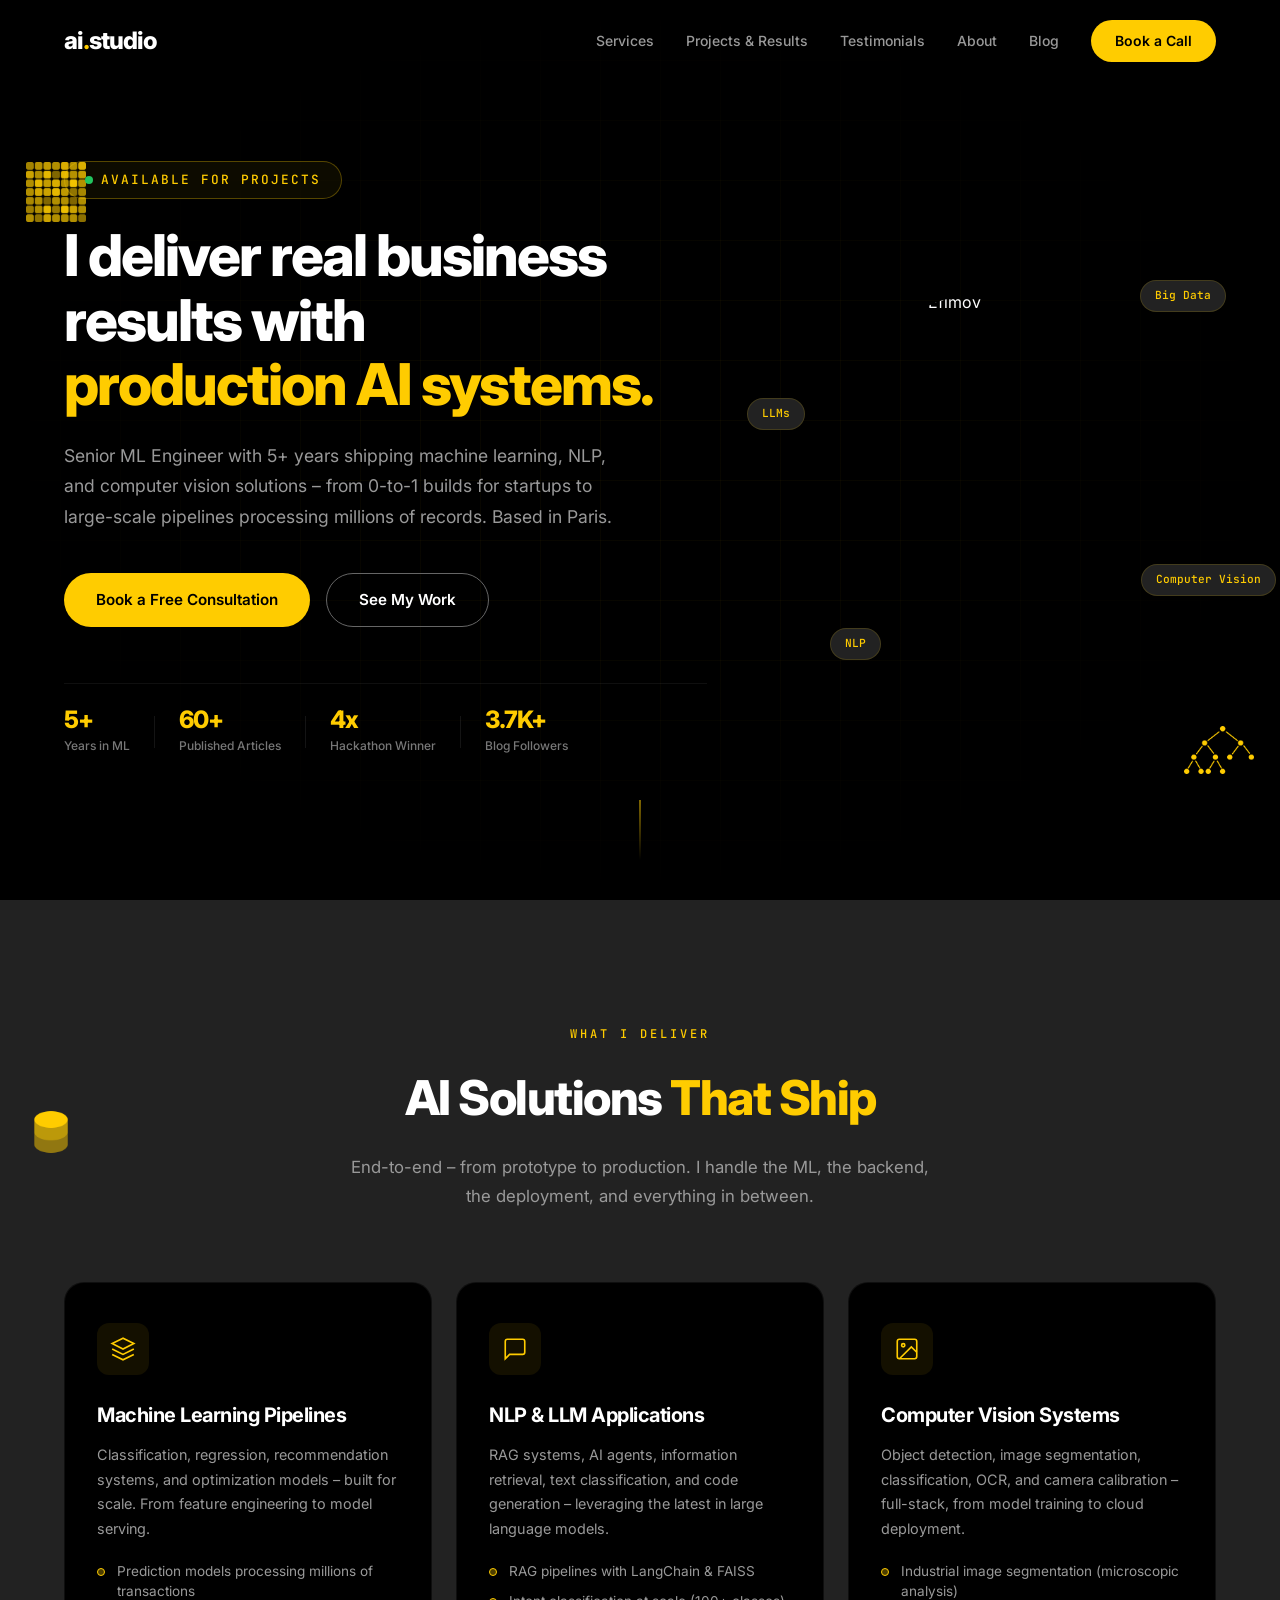
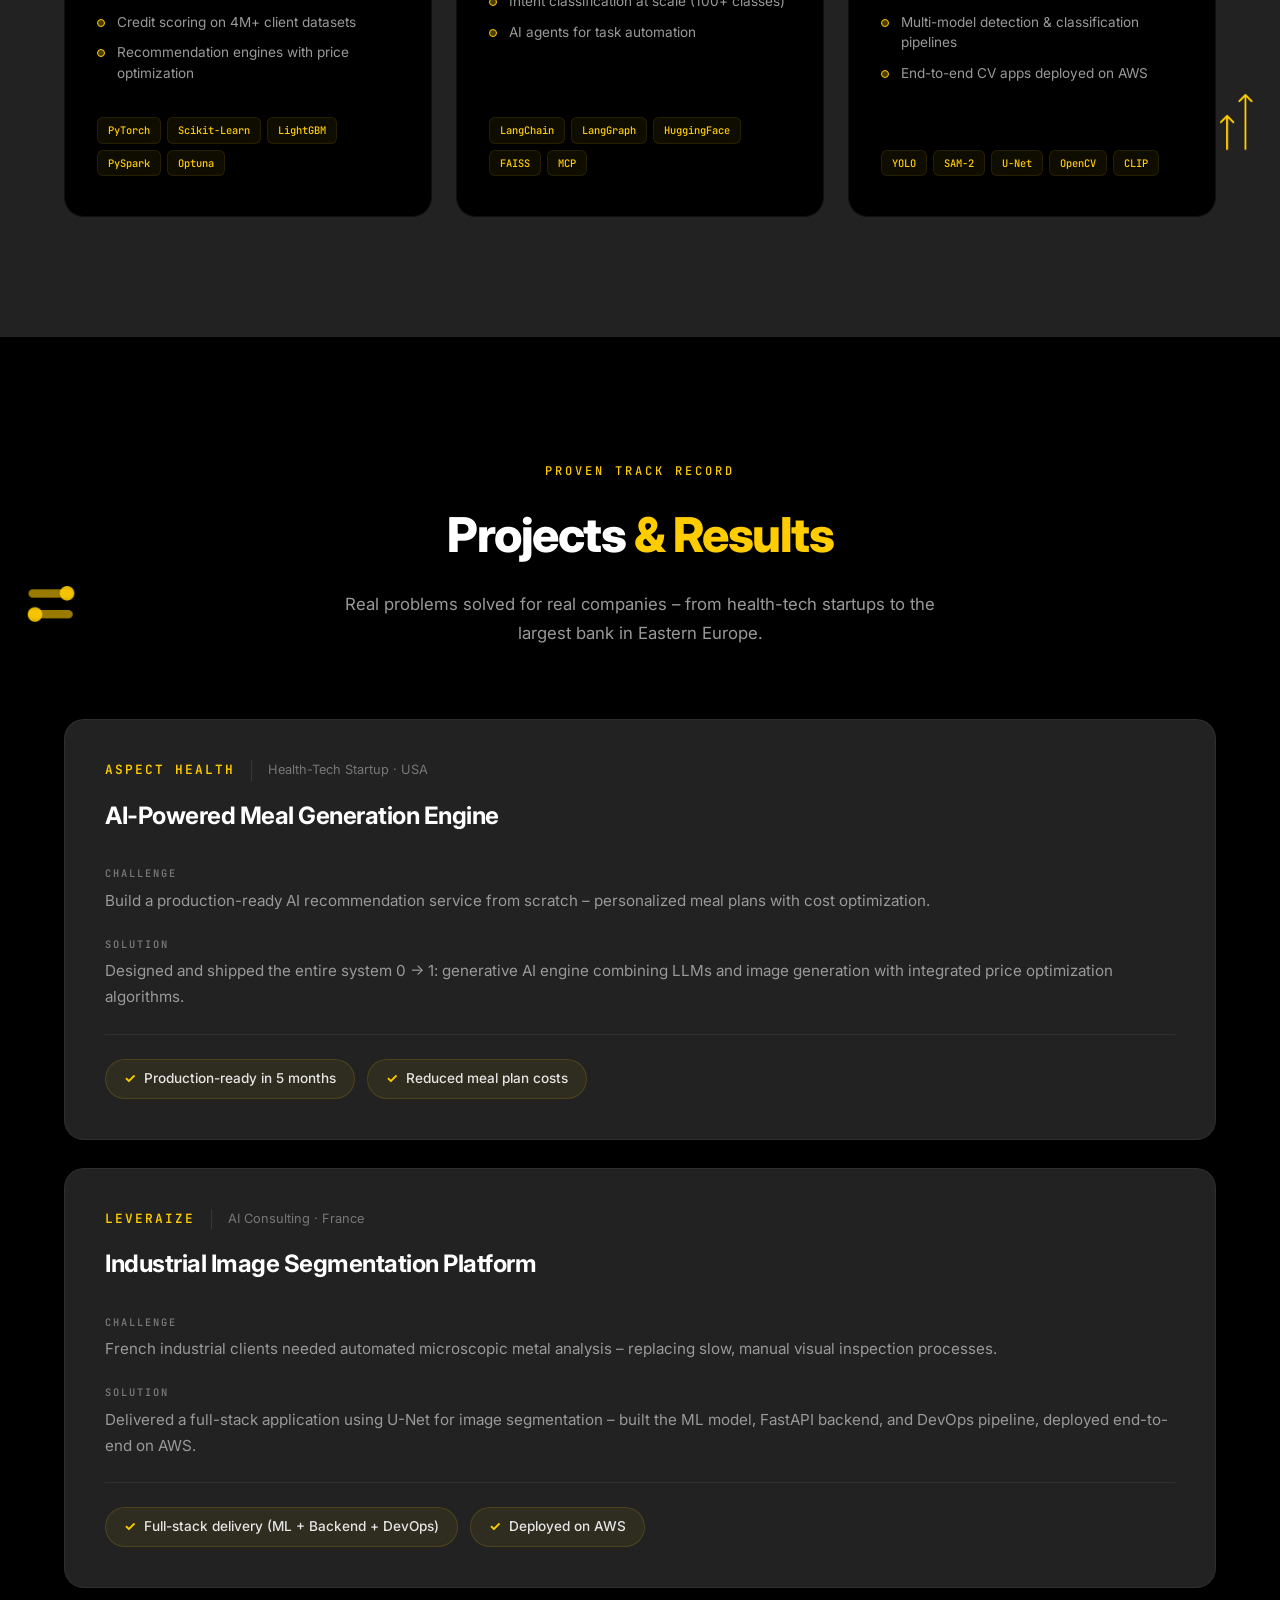
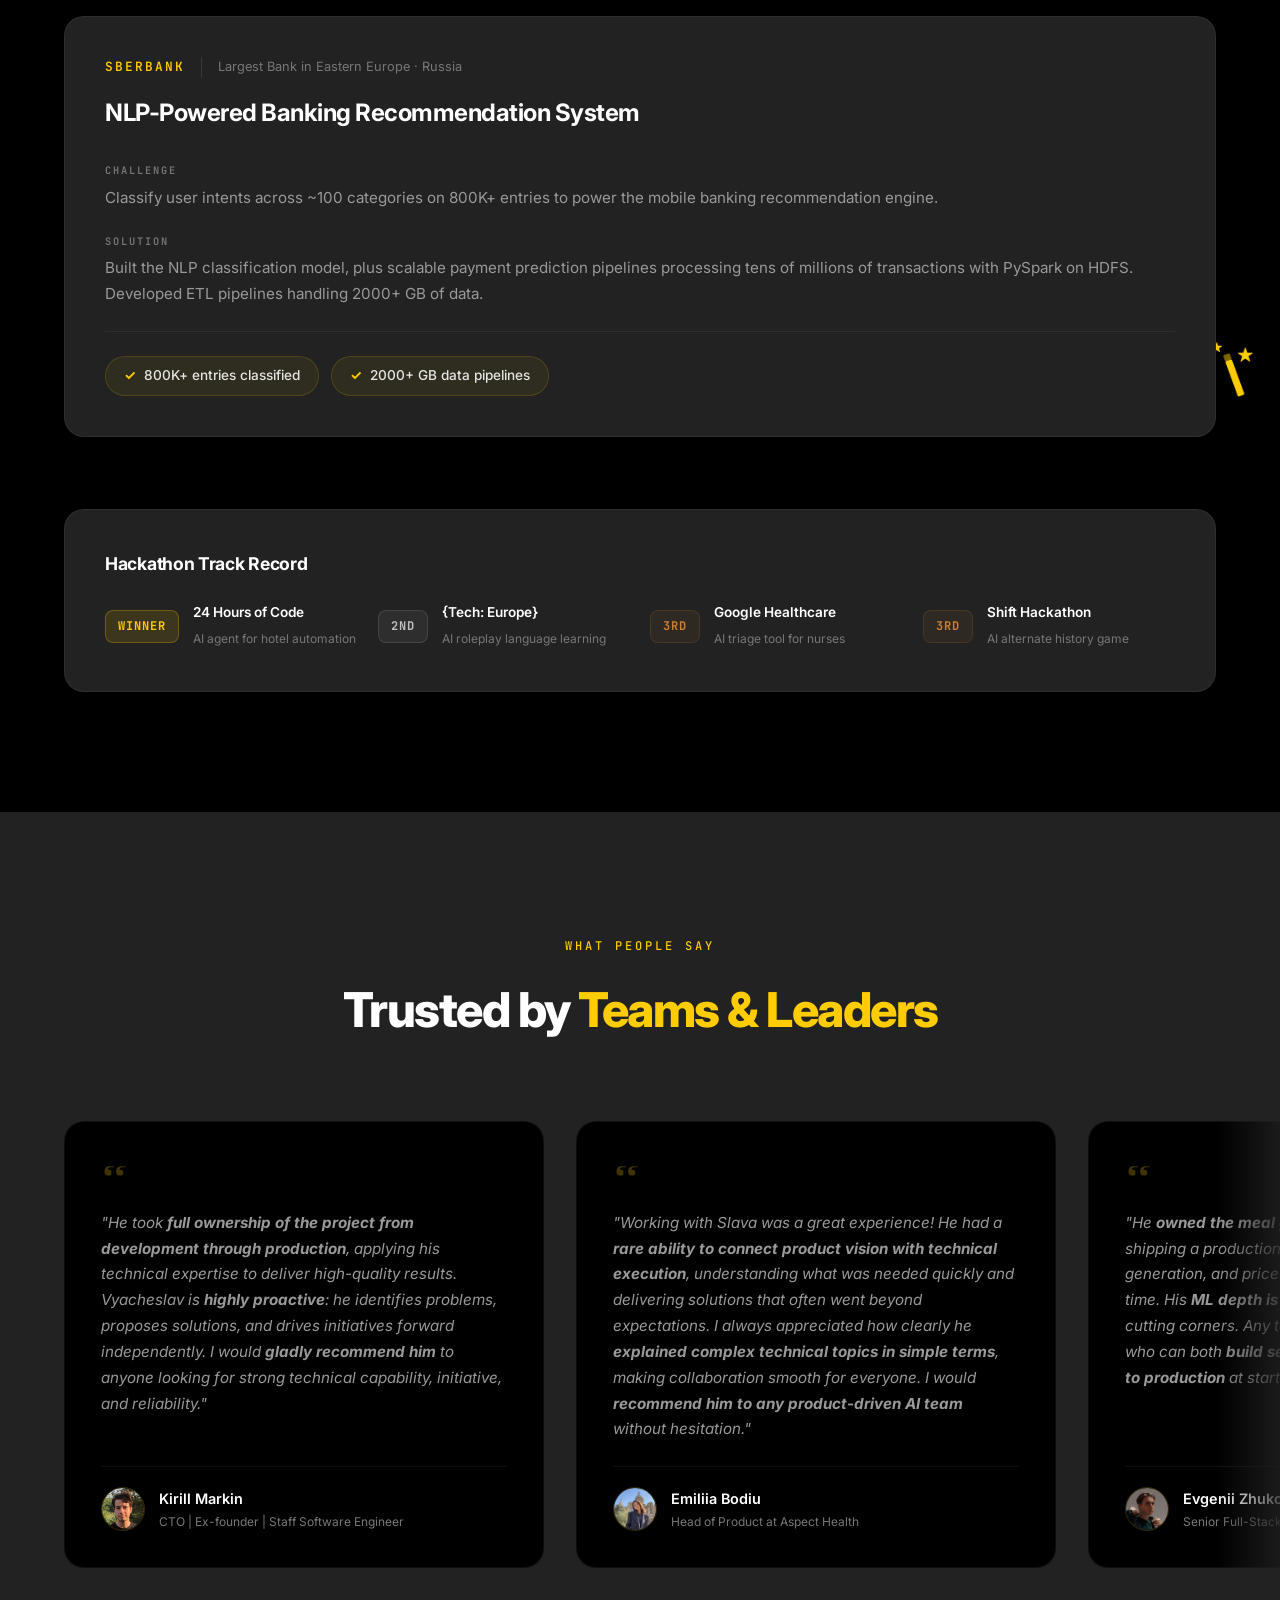
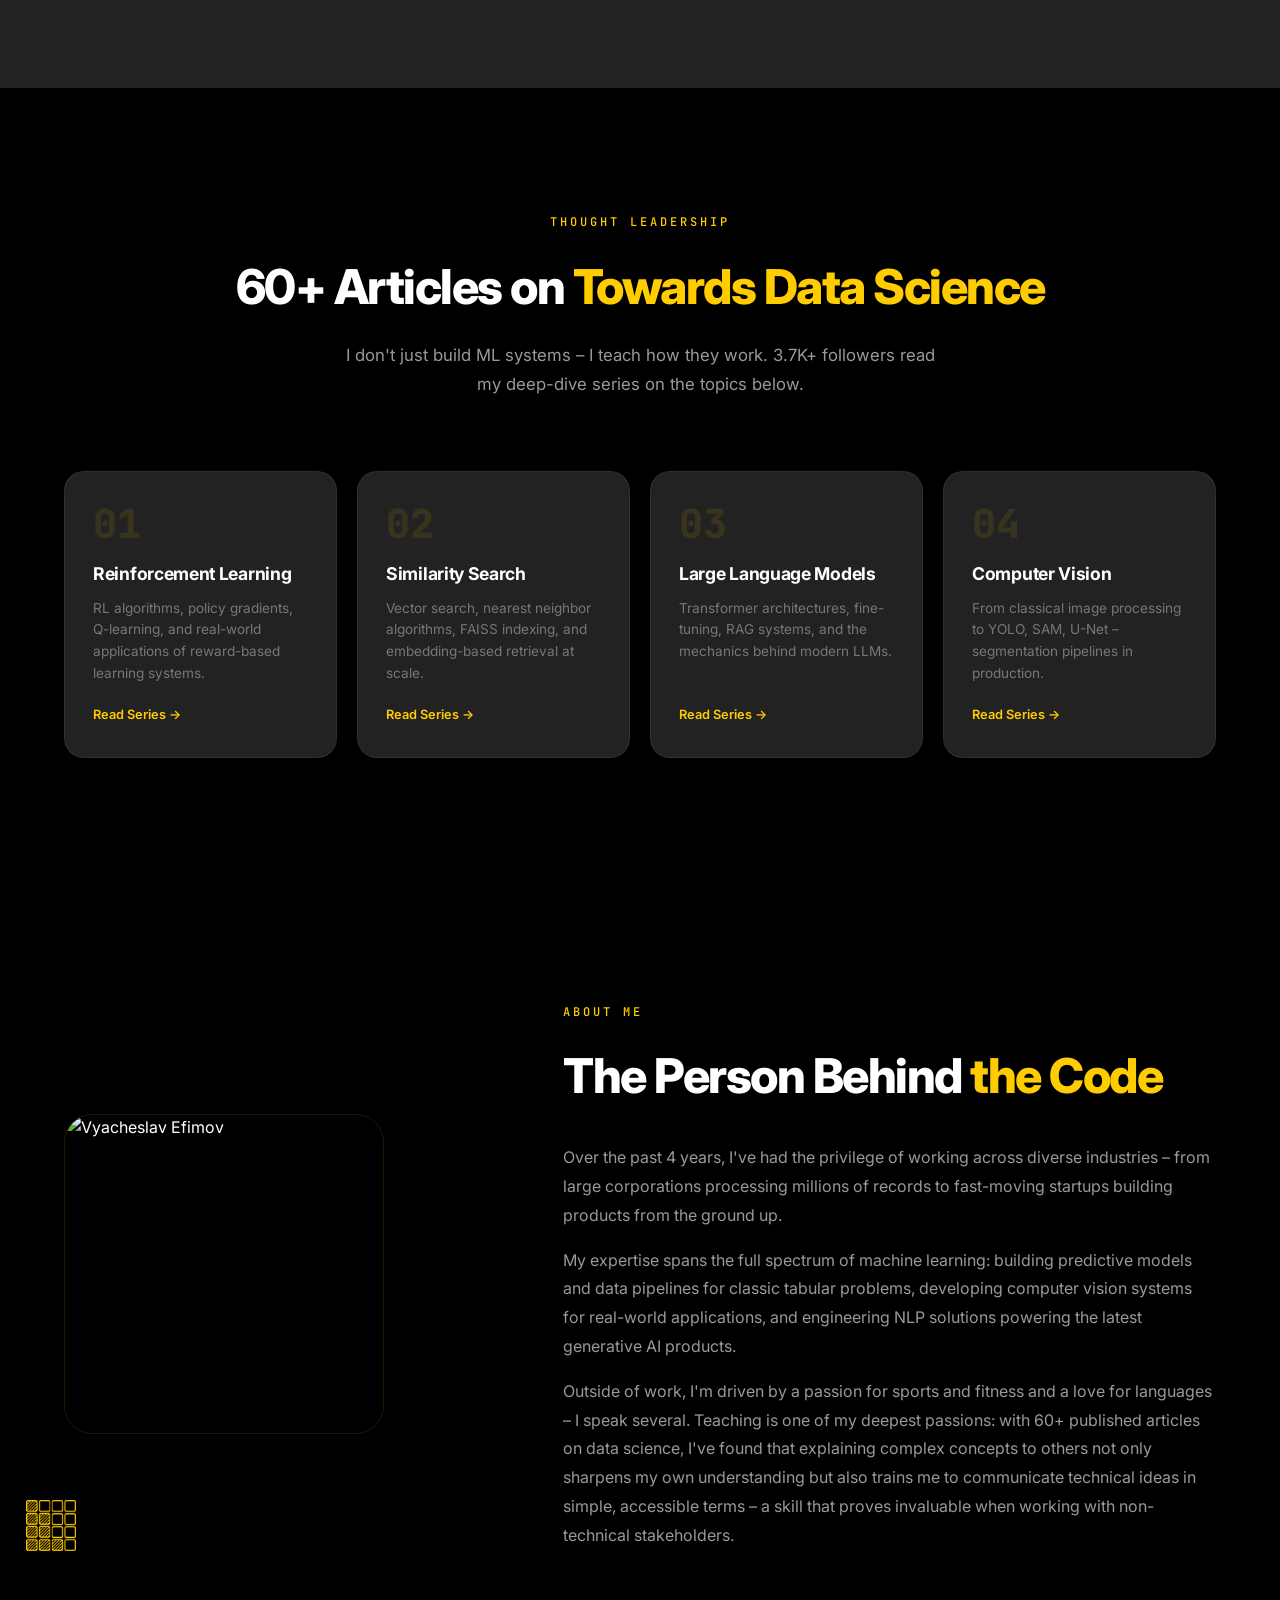
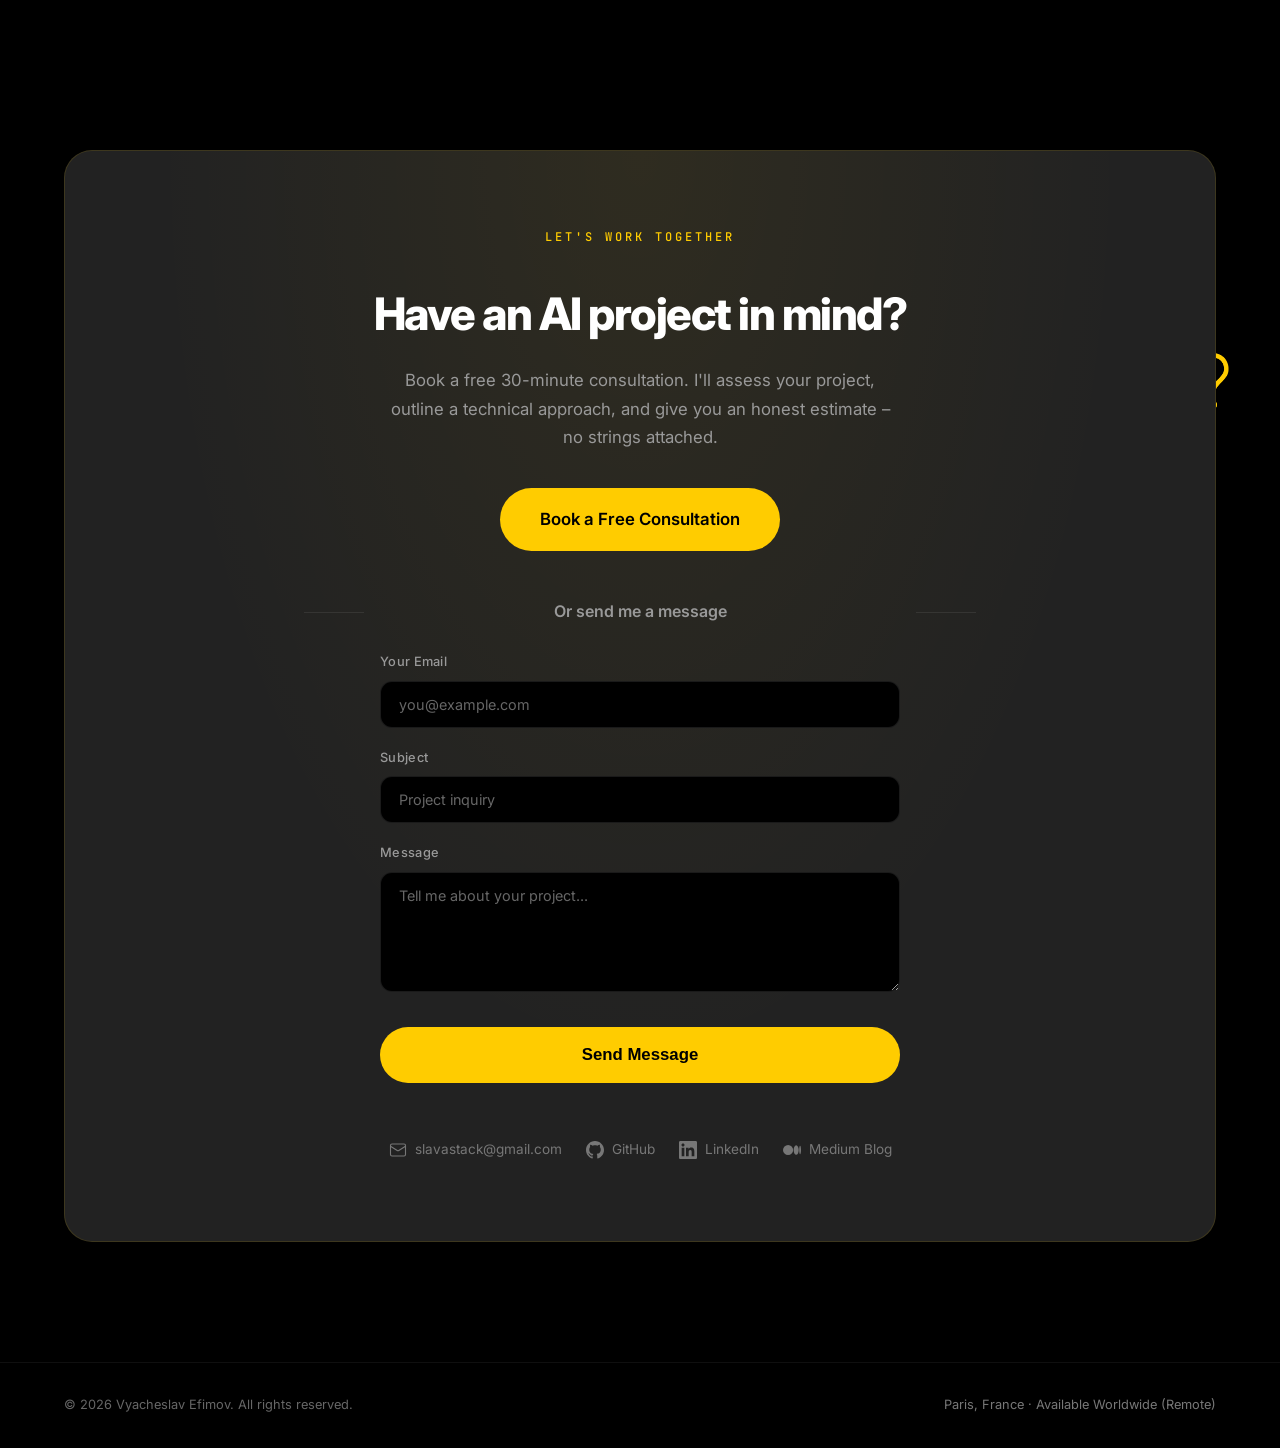
==== commit 84181d08: "Add testimonial" ====
--- a/index.html
+++ b/index.html
@@ -1,22 +1,31 @@
 <!DOCTYPE html>
 <html lang="en">
 <head>
+    <!-- Google Analytics -->
+    <script async src="https://www.googletagmanager.com/gtag/js?id=G-3NB7PH9YR9"></script>
+    <script>
+        window.dataLayer = window.dataLayer || [];
+        function gtag(){dataLayer.push(arguments);}
+        gtag('js', new Date());
+        gtag('config', 'G-3NB7PH9YR9');
+    </script>
+
     <meta charset="UTF-8">
     <meta name="viewport" content="width=device-width, initial-scale=1.0">
-    <title>Vyacheslav Efimov — AI & Machine Learning Engineer for Hire</title>
+    <title>Vyacheslav Efimov – AI & Machine Learning Engineer for Hire</title>
     <meta name="description" content="I build production ML systems, NLP pipelines, and computer vision solutions for startups and enterprises. Based in Paris, France.">
 
     <!-- Open Graph -->
-    <meta property="og:title" content="Vyacheslav Efimov — AI & Machine Learning Engineer for Hire">
+    <meta property="og:title" content="Vyacheslav Efimov – AI & Machine Learning Engineer for Hire">
     <meta property="og:description" content="I build production ML systems, NLP pipelines, and computer vision solutions for startups and enterprises. Based in Paris, France.">
-    <meta property="og:image" content="assets/image.png">
+    <meta property="og:image" content="https://slavastar.github.io/slavastar/assets/image.png">
     <meta property="og:type" content="website">
 
     <!-- Twitter Card -->
     <meta name="twitter:card" content="summary_large_image">
-    <meta name="twitter:title" content="Vyacheslav Efimov — AI & Machine Learning Engineer for Hire">
+    <meta name="twitter:title" content="Vyacheslav Efimov – AI & Machine Learning Engineer for Hire">
     <meta name="twitter:description" content="I build production ML systems, NLP pipelines, and computer vision solutions for startups and enterprises. Based in Paris, France.">
-    <meta name="twitter:image" content="assets/image.png">
+    <meta name="twitter:image" content="https://slavastar.github.io/slavastar/assets/image.png">
 
     <link rel="preconnect" href="https://fonts.googleapis.com">
     <link rel="preconnect" href="https://fonts.gstatic.com" crossorigin>
@@ -65,7 +74,7 @@
                     I deliver real business results with<br><span class="accent rotating-text" id="rotatingText">production AI systems.</span>
                 </h1>
                 <p class="hero-subtitle reveal">
-                    Senior ML Engineer with 5+ years shipping machine learning, NLP, and computer vision solutions — from 0-to-1 builds for startups to large-scale pipelines processing millions of records. Based in Paris.
+                    Senior ML Engineer with 5+ years shipping machine learning, NLP, and computer vision solutions – from 0-to-1 builds for startups to large-scale pipelines processing millions of records. Based in Paris.
                 </p>
                 <div class="hero-actions reveal">
                     <a href="https://calendly.com/slavastack/30min" target="_blank" rel="noopener" class="btn btn-primary">Book a Free Consultation</a>
@@ -119,7 +128,7 @@
             <div class="section-header reveal">
                 <span class="section-label">What I Deliver</span>
                 <h2 class="section-title">AI Solutions <span class="accent">That Ship</span></h2>
-                <p class="section-desc">End-to-end — from prototype to production. I handle the ML, the backend, the deployment, and everything in between.</p>
+                <p class="section-desc">End-to-end – from prototype to production. I handle the ML, the backend, the deployment, and everything in between.</p>
             </div>
             <div class="services-grid">
                 <div class="service-card reveal">
@@ -127,7 +136,7 @@
                         <svg viewBox="0 0 24 24" fill="none" stroke="currentColor" stroke-width="1.5"><path d="M12 2L2 7l10 5 10-5-10-5zM2 17l10 5 10-5M2 12l10 5 10-5"/></svg>
                     </div>
                     <h3>Machine Learning Pipelines</h3>
-                    <p>Classification, regression, recommendation systems, and optimization models — built for scale. From feature engineering to model serving.</p>
+                    <p>Classification, regression, recommendation systems, and optimization models – built for scale. From feature engineering to model serving.</p>
                     <ul class="service-outcomes">
                         <li>Prediction models processing millions of transactions</li>
                         <li>Credit scoring on 4M+ client datasets</li>
@@ -142,7 +151,7 @@
                         <svg viewBox="0 0 24 24" fill="none" stroke="currentColor" stroke-width="1.5"><path d="M21 15a2 2 0 0 1-2 2H7l-4 4V5a2 2 0 0 1 2-2h14a2 2 0 0 1 2 2z"/></svg>
                     </div>
                     <h3>NLP & LLM Applications</h3>
-                    <p>RAG systems, AI agents, information retrieval, text classification, and code generation — leveraging the latest in large language models.</p>
+                    <p>RAG systems, AI agents, information retrieval, text classification, and code generation – leveraging the latest in large language models.</p>
                     <ul class="service-outcomes">
                         <li>RAG pipelines with LangChain & FAISS</li>
                         <li>Intent classification at scale (100+ classes)</li>
@@ -157,7 +166,7 @@
                         <svg viewBox="0 0 24 24" fill="none" stroke="currentColor" stroke-width="1.5"><rect x="3" y="3" width="18" height="18" rx="2"/><circle cx="8.5" cy="8.5" r="1.5"/><path d="m21 15-5-5L5 21"/></svg>
                     </div>
                     <h3>Computer Vision Systems</h3>
-                    <p>Object detection, image segmentation, classification, OCR, and camera calibration — full-stack, from model training to cloud deployment.</p>
+                    <p>Object detection, image segmentation, classification, OCR, and camera calibration – full-stack, from model training to cloud deployment.</p>
                     <ul class="service-outcomes">
                         <li>Industrial image segmentation (microscopic analysis)</li>
                         <li>Multi-model detection & classification pipelines</li>
@@ -179,7 +188,7 @@
             <div class="section-header reveal">
                 <span class="section-label">Proven Track Record</span>
                 <h2 class="section-title">Projects <span class="accent">& Results</span></h2>
-                <p class="section-desc">Real problems solved for real companies — from health-tech startups to the largest bank in Eastern Europe.</p>
+                <p class="section-desc">Real problems solved for real companies – from health-tech startups to the largest bank in Eastern Europe.</p>
             </div>
             <div class="cases-grid">
 
@@ -191,7 +200,7 @@
                     <h3 class="case-title">AI-Powered Meal Generation Engine</h3>
                     <div class="case-challenge">
                         <span class="case-label">Challenge</span>
-                        <p>Build a production-ready AI recommendation service from scratch — personalized meal plans with cost optimization.</p>
+                        <p>Build a production-ready AI recommendation service from scratch – personalized meal plans with cost optimization.</p>
                     </div>
                     <div class="case-solution">
                         <span class="case-label">Solution</span>
@@ -217,11 +226,11 @@
                     <h3 class="case-title">Industrial Image Segmentation Platform</h3>
                     <div class="case-challenge">
                         <span class="case-label">Challenge</span>
-                        <p>French industrial clients needed automated microscopic metal analysis — replacing slow, manual visual inspection processes.</p>
+                        <p>French industrial clients needed automated microscopic metal analysis – replacing slow, manual visual inspection processes.</p>
                     </div>
                     <div class="case-solution">
                         <span class="case-label">Solution</span>
-                        <p>Delivered a full-stack application using U-Net for image segmentation — built the ML model, FastAPI backend, and DevOps pipeline, deployed end-to-end on AWS.</p>
+                        <p>Delivered a full-stack application using U-Net for image segmentation – built the ML model, FastAPI backend, and DevOps pipeline, deployed end-to-end on AWS.</p>
                     </div>
                     <div class="case-result">
                         <div class="result-badge">
@@ -307,30 +316,45 @@
                 <span class="section-label">What People Say</span>
                 <h2 class="section-title">Trusted by <span class="accent">Teams & Leaders</span></h2>
             </div>
-            <div class="testimonials-grid">
-                <div class="testimonial-card reveal">
-                    <div class="testimonial-quote">
-                        <svg class="quote-icon" viewBox="0 0 24 24" fill="currentColor"><path d="M11 7H7a4 4 0 0 0-4 4v1a3 3 0 0 0 3 3h1a2 2 0 0 0 2-2v-1a2 2 0 0 0-2-2H6a2 2 0 0 1 2-2h3V7zm10 0h-4a4 4 0 0 0-4 4v1a3 3 0 0 0 3 3h1a2 2 0 0 0 2-2v-1a2 2 0 0 0-2-2h-1a2 2 0 0 1 2-2h3V7z"/></svg>
-                        <p>"He <strong>owned the meal generation engine from 0 to 1</strong>, shipping a production-ready system with LLMs, image generation, and price optimization in remarkably little time. His <strong>ML depth is rare</strong>: he moves fast without cutting corners. Any team that gets Slava gets someone who can both <strong>build serious ML systems and ship them to production</strong> at startup speed."</p>
-                    </div>
-                    <div class="testimonial-author">
-                        <img class="testimonial-avatar" src="assets/testimonials/evgenii.jpeg" alt="Evgenii Zhukov">
-                        <div>
-                            <div class="testimonial-name">Evgenii Zhukov</div>
-                            <div class="testimonial-role">Senior Full-Stack Engineer at Aspect Health</div>
-                        </div>
-                    </div>
-                </div>
-                <div class="testimonial-card reveal">
-                    <div class="testimonial-quote">
-                        <svg class="quote-icon" viewBox="0 0 24 24" fill="currentColor"><path d="M11 7H7a4 4 0 0 0-4 4v1a3 3 0 0 0 3 3h1a2 2 0 0 0 2-2v-1a2 2 0 0 0-2-2H6a2 2 0 0 1 2-2h3V7zm10 0h-4a4 4 0 0 0-4 4v1a3 3 0 0 0 3 3h1a2 2 0 0 0 2-2v-1a2 2 0 0 0-2-2h-1a2 2 0 0 1 2-2h3V7z"/></svg>
-                        <p>"He took <strong>full ownership of the project from development through production</strong>, applying his technical expertise to deliver high-quality results. Vyacheslav is <strong>highly proactive</strong>: he identifies problems, proposes solutions, and drives initiatives forward independently. I would <strong>gladly recommend him</strong> to anyone looking for strong technical capability, initiative, and reliability."</p>
-                    </div>
-                    <div class="testimonial-author">
-                        <img class="testimonial-avatar" src="assets/testimonials/kirill.png" alt="Kirill Markin">
-                        <div>
-                            <div class="testimonial-name">Kirill Markin</div>
-                            <div class="testimonial-role">CTO | Ex-founder | Staff Software Engineer</div>
+            <div class="testimonials-carousel reveal">
+                <div class="testimonials-track">
+                    <div class="testimonial-card">
+                        <div class="testimonial-quote">
+                            <svg class="quote-icon" viewBox="0 0 24 24" fill="currentColor"><path d="M11 7H7a4 4 0 0 0-4 4v1a3 3 0 0 0 3 3h1a2 2 0 0 0 2-2v-1a2 2 0 0 0-2-2H6a2 2 0 0 1 2-2h3V7zm10 0h-4a4 4 0 0 0-4 4v1a3 3 0 0 0 3 3h1a2 2 0 0 0 2-2v-1a2 2 0 0 0-2-2h-1a2 2 0 0 1 2-2h3V7z"/></svg>
+                            <p>"He took <strong>full ownership of the project from development through production</strong>, applying his technical expertise to deliver high-quality results. Vyacheslav is <strong>highly proactive</strong>: he identifies problems, proposes solutions, and drives initiatives forward independently. I would <strong>gladly recommend him</strong> to anyone looking for strong technical capability, initiative, and reliability."</p>
+                        </div>
+                        <div class="testimonial-author">
+                            <img class="testimonial-avatar" src="assets/testimonials/kirill.png" alt="Kirill Markin">
+                            <div>
+                                <div class="testimonial-name">Kirill Markin</div>
+                                <div class="testimonial-role">CTO | Ex-founder | Staff Software Engineer</div>
+                            </div>
+                        </div>
+                    </div>
+                    <div class="testimonial-card">
+                        <div class="testimonial-quote">
+                            <svg class="quote-icon" viewBox="0 0 24 24" fill="currentColor"><path d="M11 7H7a4 4 0 0 0-4 4v1a3 3 0 0 0 3 3h1a2 2 0 0 0 2-2v-1a2 2 0 0 0-2-2H6a2 2 0 0 1 2-2h3V7zm10 0h-4a4 4 0 0 0-4 4v1a3 3 0 0 0 3 3h1a2 2 0 0 0 2-2v-1a2 2 0 0 0-2-2h-1a2 2 0 0 1 2-2h3V7z"/></svg>
+                            <p>"Working with Slava was a great experience! He had a <strong>rare ability to connect product vision with technical execution</strong>, understanding what was needed quickly and delivering solutions that often went beyond expectations. I always appreciated how clearly he <strong>explained complex technical topics in simple terms</strong>, making collaboration smooth for everyone. I would <strong>recommend him to any product-driven AI team</strong> without hesitation."</p>
+                        </div>
+                        <div class="testimonial-author">
+                            <img class="testimonial-avatar" src="assets/testimonials/emiliia.jpeg" alt="Emiliia Bodiu">
+                            <div>
+                                <div class="testimonial-name">Emiliia Bodiu</div>
+                                <div class="testimonial-role">Head of Product at Aspect Health</div>
+                            </div>
+                        </div>
+                    </div>
+                    <div class="testimonial-card">
+                        <div class="testimonial-quote">
+                            <svg class="quote-icon" viewBox="0 0 24 24" fill="currentColor"><path d="M11 7H7a4 4 0 0 0-4 4v1a3 3 0 0 0 3 3h1a2 2 0 0 0 2-2v-1a2 2 0 0 0-2-2H6a2 2 0 0 1 2-2h3V7zm10 0h-4a4 4 0 0 0-4 4v1a3 3 0 0 0 3 3h1a2 2 0 0 0 2-2v-1a2 2 0 0 0-2-2h-1a2 2 0 0 1 2-2h3V7z"/></svg>
+                            <p>"He <strong>owned the meal generation engine from 0 to 1</strong>, shipping a production-ready system with LLMs, image generation, and price optimization in remarkably little time. His <strong>ML depth is rare</strong>: he moves fast without cutting corners. Any team that gets Slava gets someone who can both <strong>build serious ML systems and ship them to production</strong> at startup speed."</p>
+                        </div>
+                        <div class="testimonial-author">
+                            <img class="testimonial-avatar" src="assets/testimonials/evgenii.jpeg" alt="Evgenii Zhukov">
+                            <div>
+                                <div class="testimonial-name">Evgenii Zhukov</div>
+                                <div class="testimonial-role">Senior Full-Stack Engineer</div>
+                            </div>
                         </div>
                     </div>
                 </div>
@@ -344,7 +368,7 @@
             <div class="section-header reveal">
                 <span class="section-label">Thought Leadership</span>
                 <h2 class="section-title">60+ Articles on <span class="accent">Towards Data Science</span></h2>
-                <p class="section-desc">I don't just build ML systems — I teach how they work. 3.7K+ followers read my deep-dive series on the topics below.</p>
+                <p class="section-desc">I don't just build ML systems – I teach how they work. 3.7K+ followers read my deep-dive series on the topics below.</p>
             </div>
             <div class="blog-grid">
                 <a class="blog-card reveal" href="https://medium.com/@slavahead/list/reinforcement-learning-78e5b7cb3292" target="_blank" rel="noopener">
@@ -368,7 +392,7 @@
                 <a class="blog-card reveal" href="https://medium.com/@slavahead/list/computer-vision-4fd1e040456b" target="_blank" rel="noopener">
                     <div class="blog-card-number">04</div>
                     <h3 class="blog-card-title">Computer Vision</h3>
-                    <p class="blog-card-desc">From classical image processing to YOLO, SAM, U-Net — segmentation pipelines in production.</p>
+                    <p class="blog-card-desc">From classical image processing to YOLO, SAM, U-Net – segmentation pipelines in production.</p>
                     <span class="blog-card-link">Read Series &rarr;</span>
                 </a>
             </div>
@@ -388,9 +412,9 @@
                 <div class="about-text-col">
                     <span class="section-label">About Me</span>
                     <h2 class="section-title">The Person Behind <span class="accent">the Code</span></h2>
-                    <p class="about-desc">Over the past 4 years, I've had the privilege of working across diverse industries — from large corporations processing millions of records to fast-moving startups building products from the ground up.</p>
+                    <p class="about-desc">Over the past 4 years, I've had the privilege of working across diverse industries – from large corporations processing millions of records to fast-moving startups building products from the ground up.</p>
                     <p class="about-desc">My expertise spans the full spectrum of machine learning: building predictive models and data pipelines for classic tabular problems, developing computer vision systems for real-world applications, and engineering NLP solutions powering the latest generative AI products.</p>
-                    <p class="about-desc">Outside of work, I'm driven by a passion for sports and fitness and a love for languages — I speak several. Teaching is one of my deepest passions: with 60+ published articles on data science, I've found that explaining complex concepts to others not only sharpens my own understanding but also trains me to communicate technical ideas in simple, accessible terms — a skill that proves invaluable when working with non-technical stakeholders.</p>
+                    <p class="about-desc">Outside of work, I'm driven by a passion for sports and fitness and a love for languages – I speak several. Teaching is one of my deepest passions: with 60+ published articles on data science, I've found that explaining complex concepts to others not only sharpens my own understanding but also trains me to communicate technical ideas in simple, accessible terms – a skill that proves invaluable when working with non-technical stakeholders.</p>
                 </div>
             </div>
         </div>
@@ -404,7 +428,7 @@
                 <div class="cta-content">
                     <span class="section-label">Let's Work Together</span>
                     <h2 class="cta-title">Have an AI project in mind?</h2>
-                    <p class="cta-desc">Book a free 30-minute consultation. I'll assess your project, outline a technical approach, and give you an honest estimate — no strings attached.</p>
+                    <p class="cta-desc">Book a free 30-minute consultation. I'll assess your project, outline a technical approach, and give you an honest estimate – no strings attached.</p>
                     <div class="cta-actions">
                         <a href="https://calendly.com/slavastack/30min" target="_blank" rel="noopener" class="btn btn-primary btn-lg">Book a Free Consultation</a>
                     </div>
--- a/style.css
+++ b/style.css
@@ -774,10 +774,30 @@
     background: var(--dark);
 }
 
-.testimonials-grid {
-    display: grid;
-    grid-template-columns: repeat(2, 1fr);
+.testimonials-carousel {
+    overflow-x: auto;
+    overflow-y: hidden;
+    margin: 0 -80px;
+    padding: 0 80px;
+    mask-image: linear-gradient(to right, transparent, black 80px, black calc(100% - 80px), transparent);
+    -webkit-mask-image: linear-gradient(to right, transparent, black 80px, black calc(100% - 80px), transparent);
+    scrollbar-width: none;
+    -ms-overflow-style: none;
+}
+
+.testimonials-carousel::-webkit-scrollbar {
+    display: none;
+}
+
+.testimonials-track {
+    display: flex;
     gap: 32px;
+    cursor: grab;
+    user-select: none;
+}
+
+.testimonials-track.dragging {
+    cursor: grabbing;
 }
 
 .testimonial-card {
@@ -788,12 +808,14 @@
     display: flex;
     flex-direction: column;
     justify-content: space-between;
-    transition: var(--transition);
+    min-width: 480px;
+    max-width: 480px;
+    flex-shrink: 0;
+    transition: border-color 0.3s ease;
 }
 
 .testimonial-card:hover {
     border-color: rgba(255, 204, 0, 0.12);
-    transform: translateY(-4px);
 }
 
 .quote-icon {
@@ -1168,7 +1190,7 @@
     .tag-3 { right: -40px; }
 
     .services-grid { grid-template-columns: 1fr; }
-    .testimonials-grid { grid-template-columns: 1fr; }
+    .testimonial-card { min-width: 400px; max-width: 400px; }
     .blog-grid { grid-template-columns: repeat(2, 1fr); }
     .strip-items { grid-template-columns: repeat(2, 1fr); }
 }
@@ -1193,6 +1215,9 @@
 
     .blog-grid { grid-template-columns: 1fr; }
     .strip-items { grid-template-columns: 1fr; }
+
+    .testimonials-carousel { margin: 0 -24px; padding: 0 24px; mask-image: linear-gradient(to right, transparent, black 24px, black calc(100% - 24px), transparent); -webkit-mask-image: linear-gradient(to right, transparent, black 24px, black calc(100% - 24px), transparent); }
+    .testimonial-card { min-width: 300px; max-width: 300px; padding: 28px; }
 
     .case-card { padding: 28px; }
     .case-title { font-size: 1.2rem; }
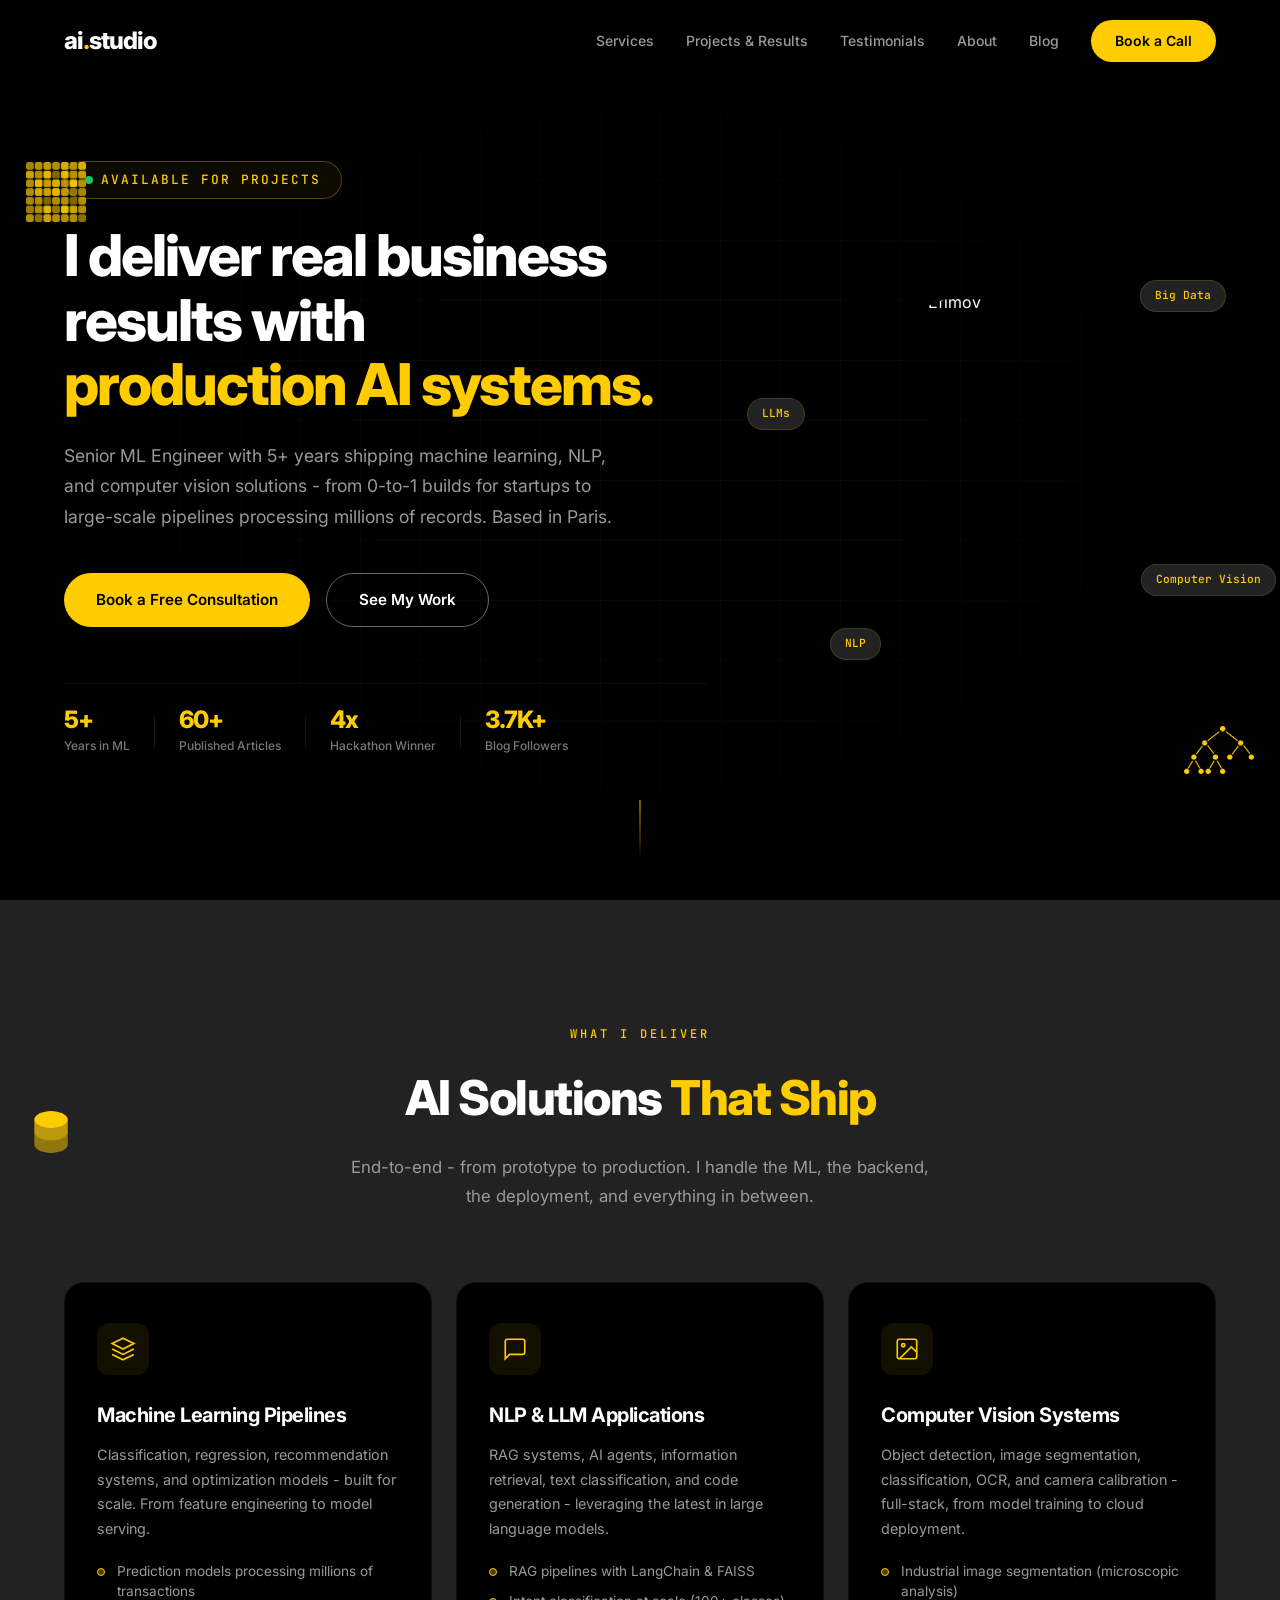
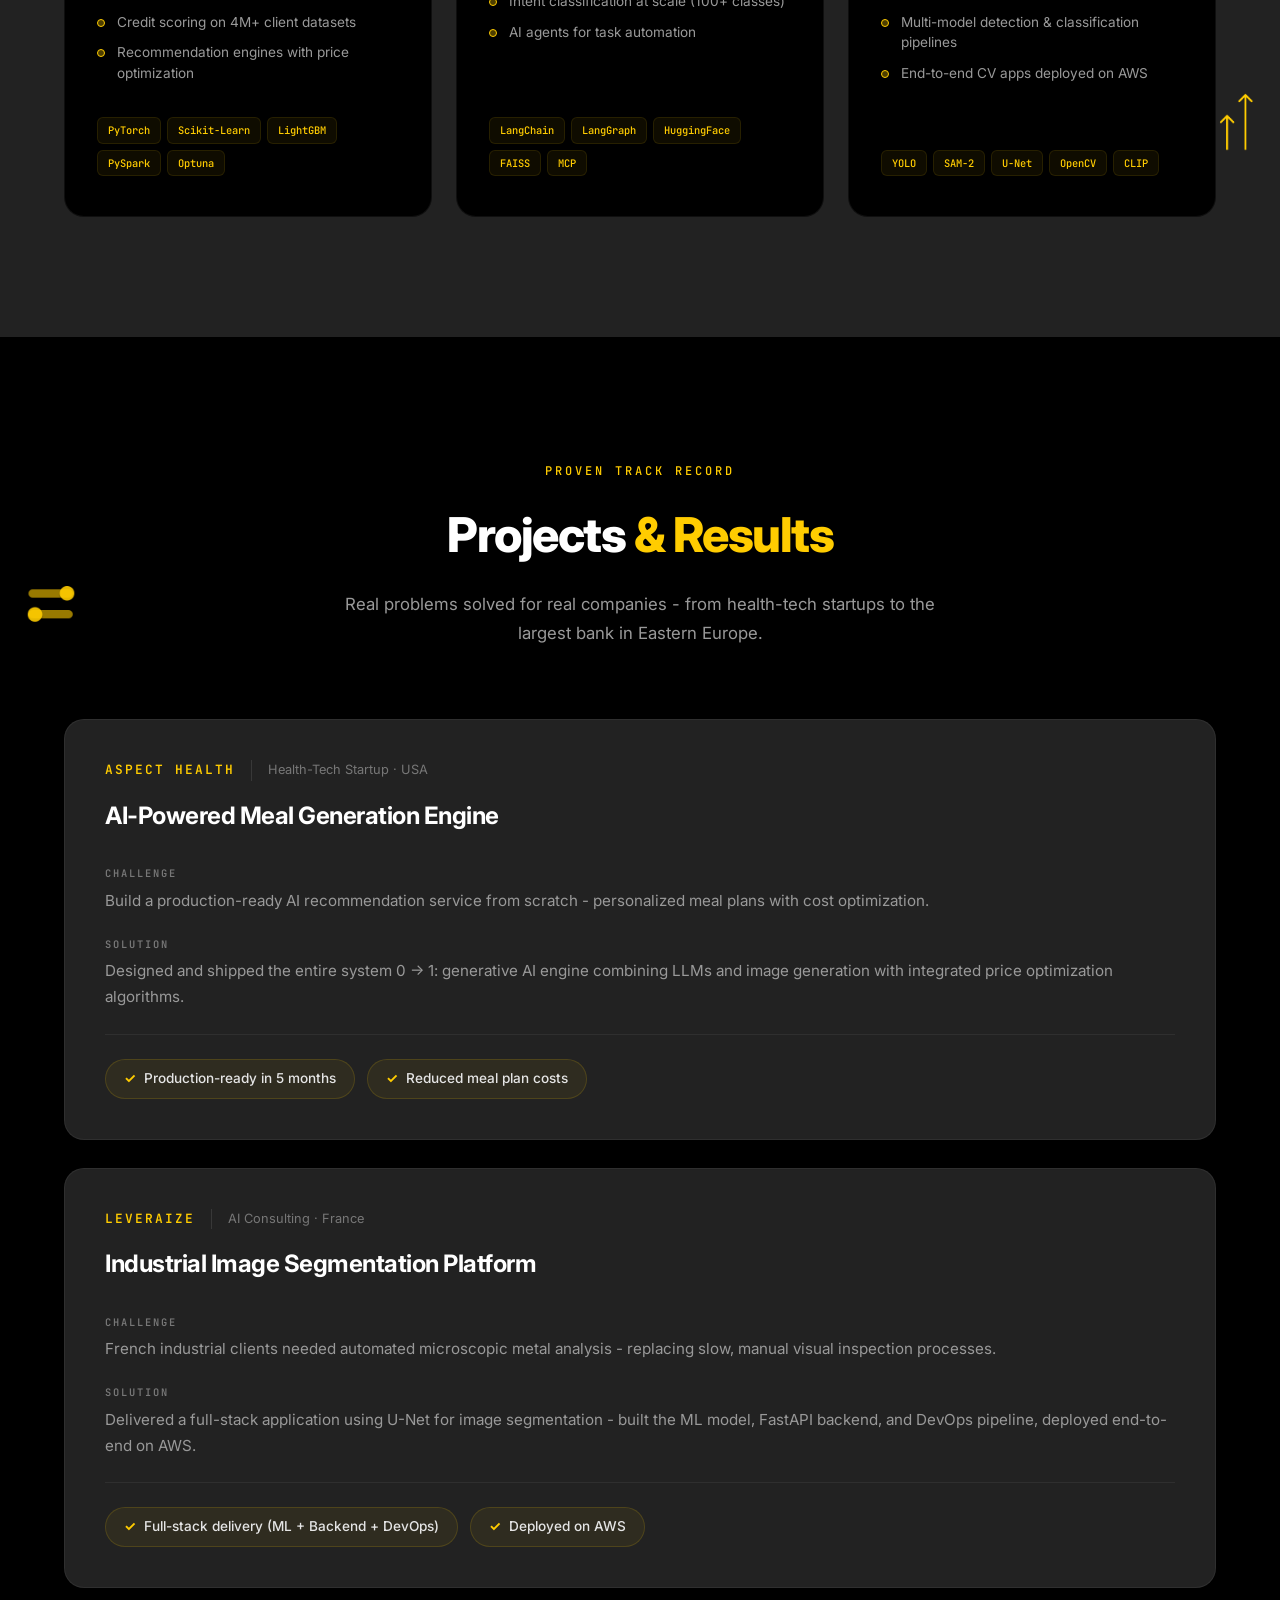
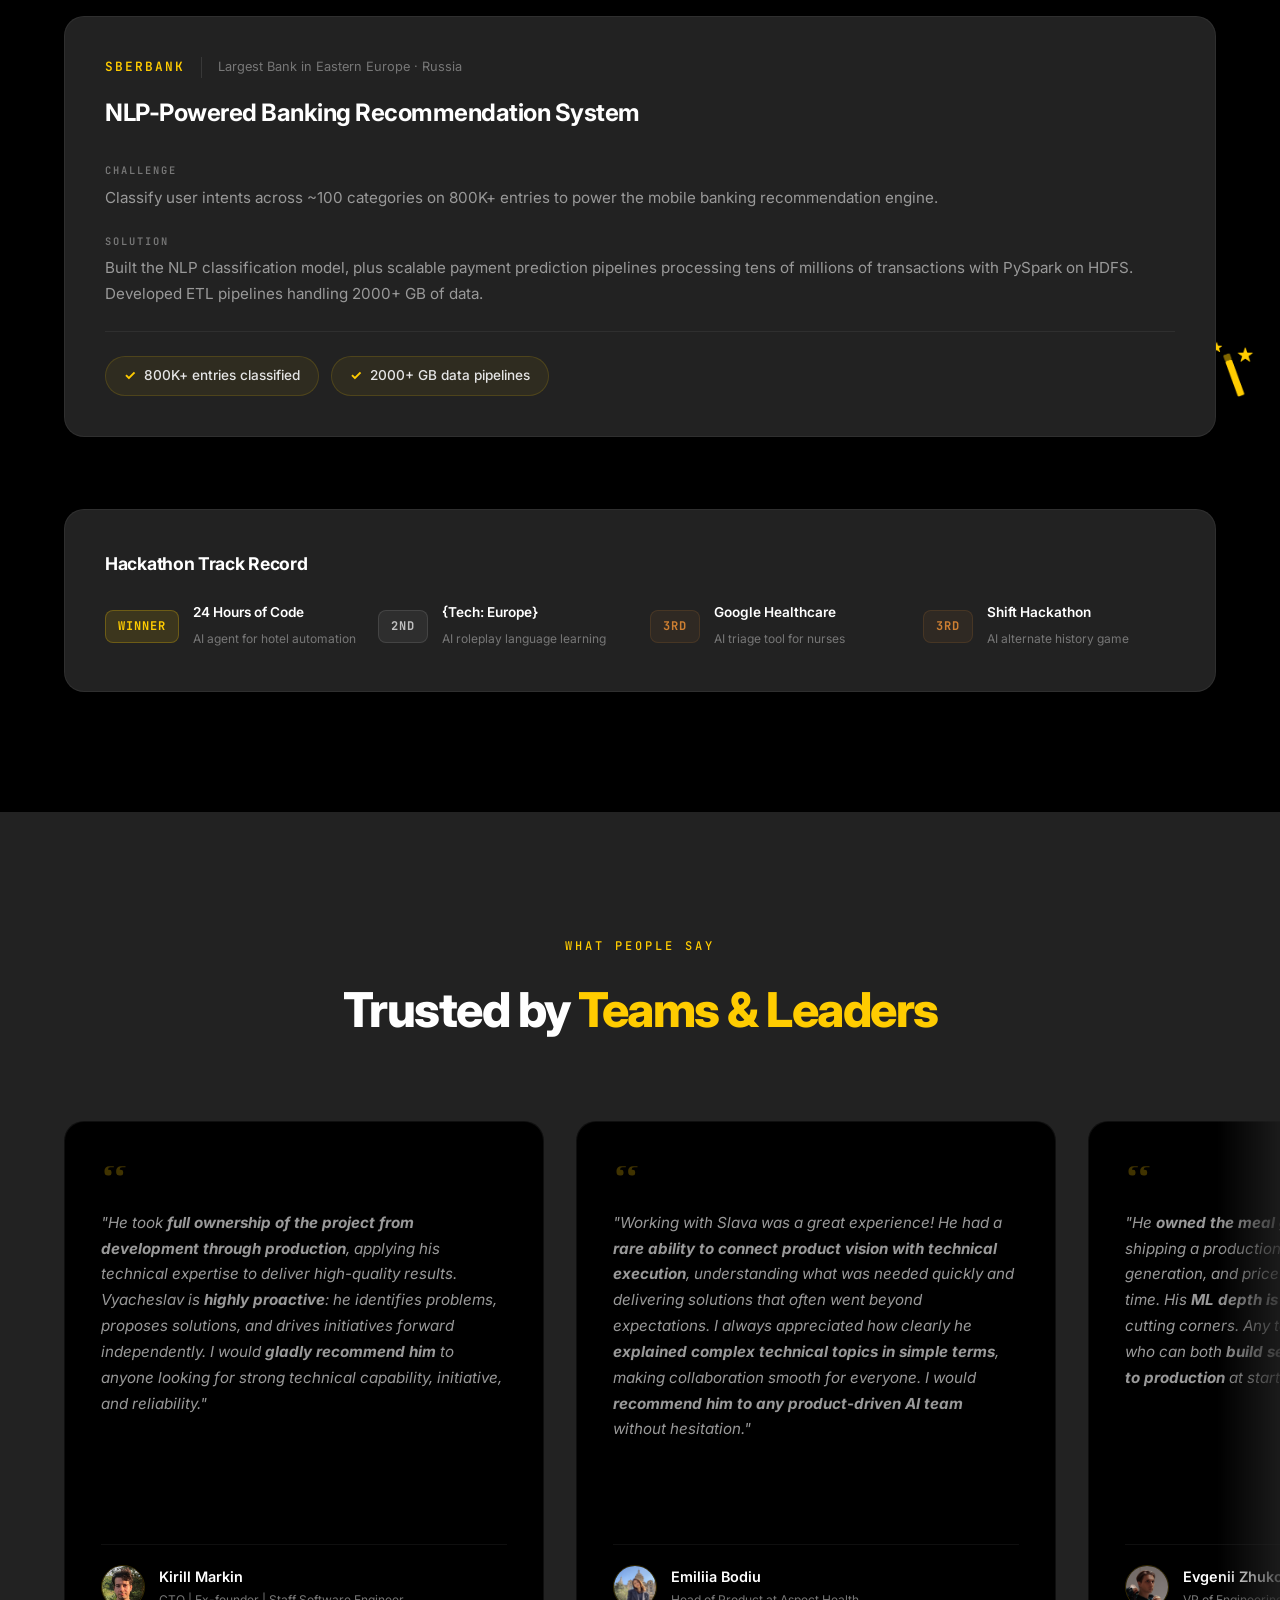
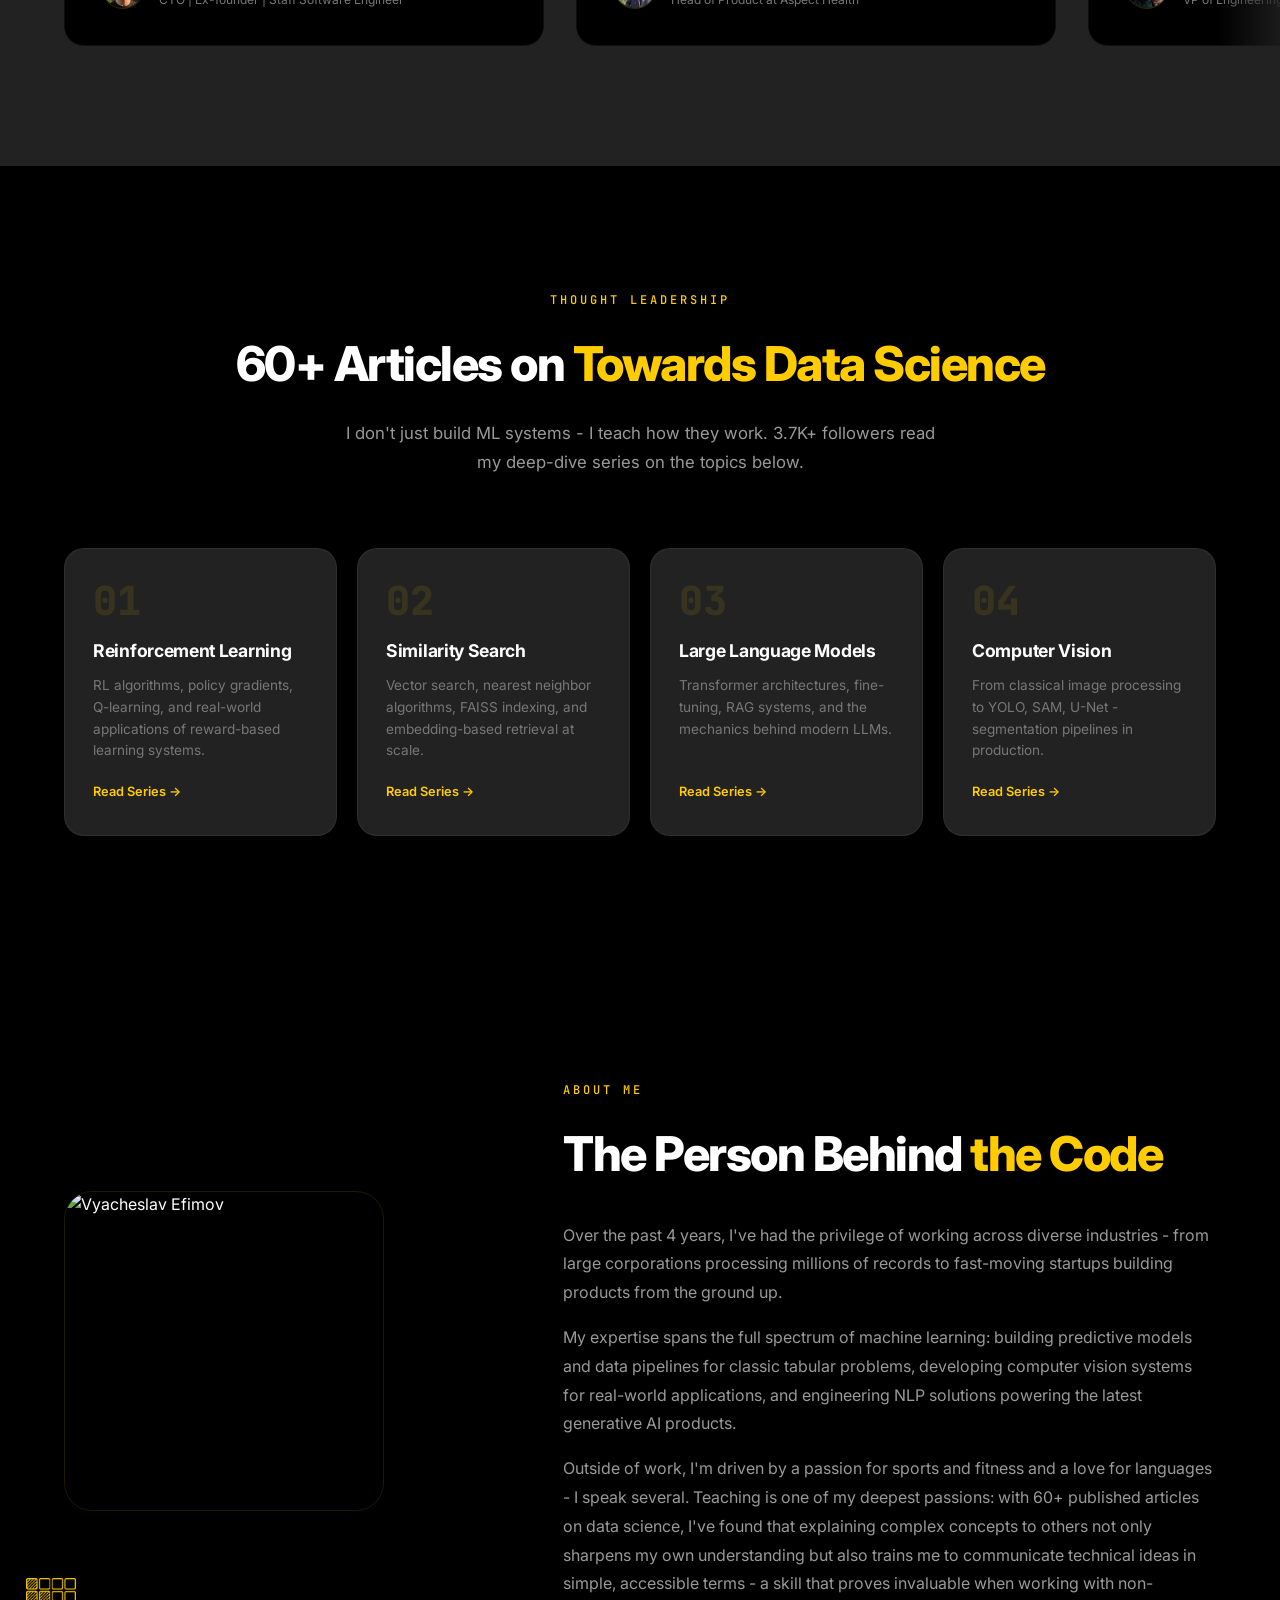
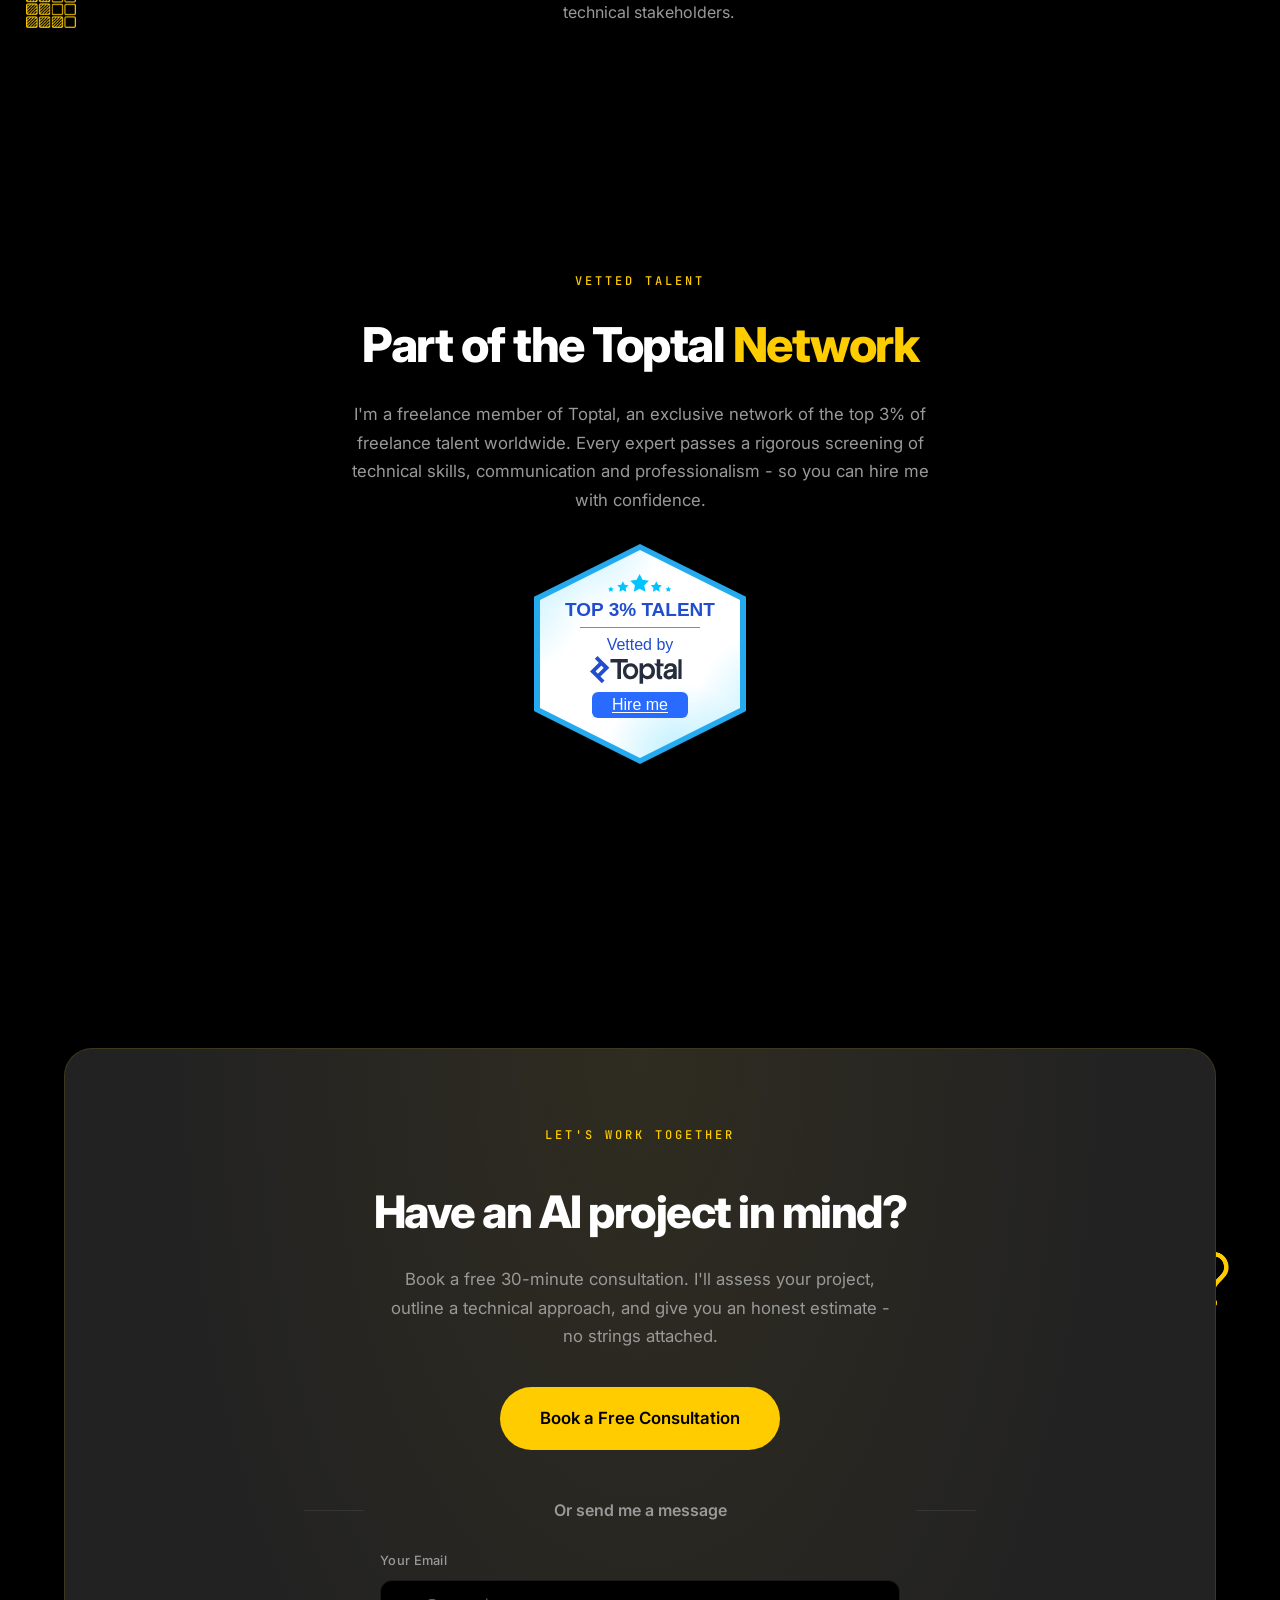
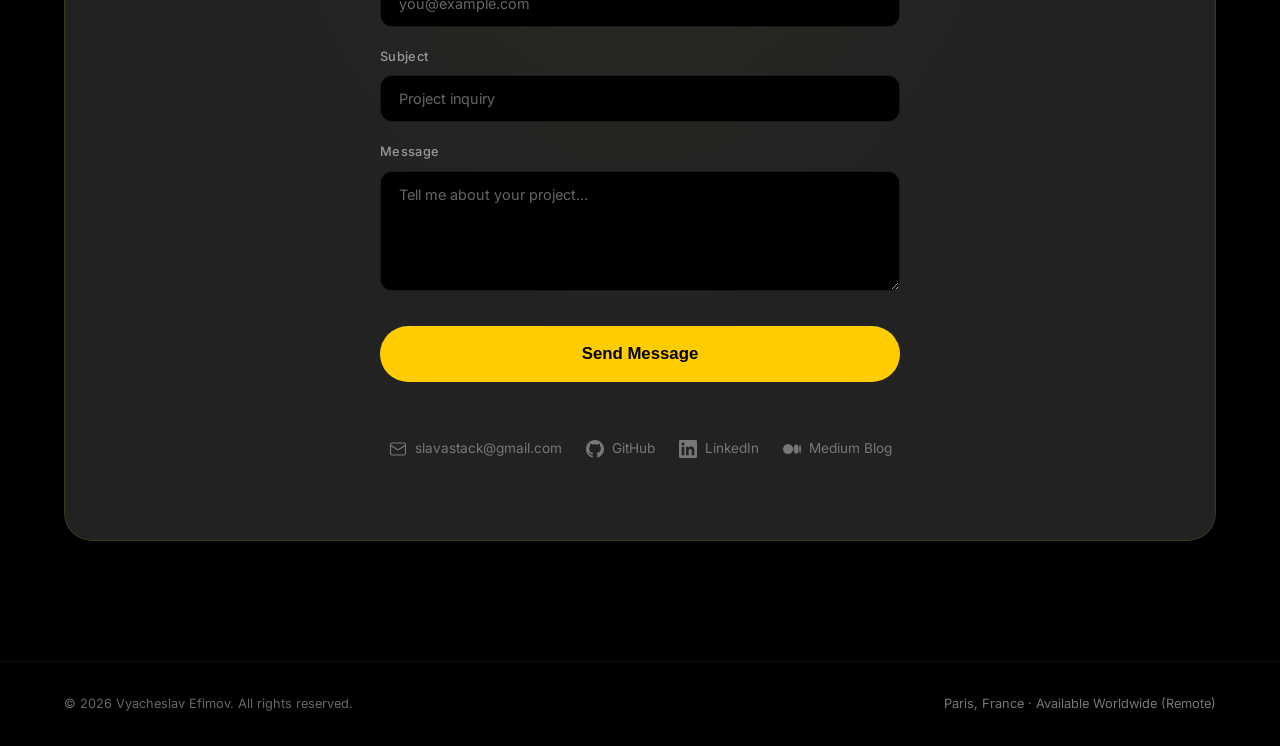
==== commit 34fae26b: "Update index.html" ====
--- a/index.html
+++ b/index.html
@@ -12,18 +12,18 @@
 
     <meta charset="UTF-8">
     <meta name="viewport" content="width=device-width, initial-scale=1.0">
-    <title>Vyacheslav Efimov – AI & Machine Learning Engineer for Hire</title>
+    <title>Vyacheslav Efimov - AI & Machine Learning Engineer for Hire</title>
     <meta name="description" content="I build production ML systems, NLP pipelines, and computer vision solutions for startups and enterprises. Based in Paris, France.">
 
     <!-- Open Graph -->
-    <meta property="og:title" content="Vyacheslav Efimov – AI & Machine Learning Engineer for Hire">
+    <meta property="og:title" content="Vyacheslav Efimov - AI & Machine Learning Engineer for Hire">
     <meta property="og:description" content="I build production ML systems, NLP pipelines, and computer vision solutions for startups and enterprises. Based in Paris, France.">
     <meta property="og:image" content="https://slavastar.github.io/slavastar/assets/image.png">
     <meta property="og:type" content="website">
 
     <!-- Twitter Card -->
     <meta name="twitter:card" content="summary_large_image">
-    <meta name="twitter:title" content="Vyacheslav Efimov – AI & Machine Learning Engineer for Hire">
+    <meta name="twitter:title" content="Vyacheslav Efimov - AI & Machine Learning Engineer for Hire">
     <meta name="twitter:description" content="I build production ML systems, NLP pipelines, and computer vision solutions for startups and enterprises. Based in Paris, France.">
     <meta name="twitter:image" content="https://slavastar.github.io/slavastar/assets/image.png">
 
@@ -74,7 +74,7 @@
                     I deliver real business results with<br><span class="accent rotating-text" id="rotatingText">production AI systems.</span>
                 </h1>
                 <p class="hero-subtitle reveal">
-                    Senior ML Engineer with 5+ years shipping machine learning, NLP, and computer vision solutions – from 0-to-1 builds for startups to large-scale pipelines processing millions of records. Based in Paris.
+                    Senior ML Engineer with 5+ years shipping machine learning, NLP, and computer vision solutions - from 0-to-1 builds for startups to large-scale pipelines processing millions of records. Based in Paris.
                 </p>
                 <div class="hero-actions reveal">
                     <a href="https://calendly.com/slavastack/30min" target="_blank" rel="noopener" class="btn btn-primary">Book a Free Consultation</a>
@@ -128,7 +128,7 @@
             <div class="section-header reveal">
                 <span class="section-label">What I Deliver</span>
                 <h2 class="section-title">AI Solutions <span class="accent">That Ship</span></h2>
-                <p class="section-desc">End-to-end – from prototype to production. I handle the ML, the backend, the deployment, and everything in between.</p>
+                <p class="section-desc">End-to-end - from prototype to production. I handle the ML, the backend, the deployment, and everything in between.</p>
             </div>
             <div class="services-grid">
                 <div class="service-card reveal">
@@ -136,7 +136,7 @@
                         <svg viewBox="0 0 24 24" fill="none" stroke="currentColor" stroke-width="1.5"><path d="M12 2L2 7l10 5 10-5-10-5zM2 17l10 5 10-5M2 12l10 5 10-5"/></svg>
                     </div>
                     <h3>Machine Learning Pipelines</h3>
-                    <p>Classification, regression, recommendation systems, and optimization models – built for scale. From feature engineering to model serving.</p>
+                    <p>Classification, regression, recommendation systems, and optimization models - built for scale. From feature engineering to model serving.</p>
                     <ul class="service-outcomes">
                         <li>Prediction models processing millions of transactions</li>
                         <li>Credit scoring on 4M+ client datasets</li>
@@ -151,7 +151,7 @@
                         <svg viewBox="0 0 24 24" fill="none" stroke="currentColor" stroke-width="1.5"><path d="M21 15a2 2 0 0 1-2 2H7l-4 4V5a2 2 0 0 1 2-2h14a2 2 0 0 1 2 2z"/></svg>
                     </div>
                     <h3>NLP & LLM Applications</h3>
-                    <p>RAG systems, AI agents, information retrieval, text classification, and code generation – leveraging the latest in large language models.</p>
+                    <p>RAG systems, AI agents, information retrieval, text classification, and code generation - leveraging the latest in large language models.</p>
                     <ul class="service-outcomes">
                         <li>RAG pipelines with LangChain & FAISS</li>
                         <li>Intent classification at scale (100+ classes)</li>
@@ -166,7 +166,7 @@
                         <svg viewBox="0 0 24 24" fill="none" stroke="currentColor" stroke-width="1.5"><rect x="3" y="3" width="18" height="18" rx="2"/><circle cx="8.5" cy="8.5" r="1.5"/><path d="m21 15-5-5L5 21"/></svg>
                     </div>
                     <h3>Computer Vision Systems</h3>
-                    <p>Object detection, image segmentation, classification, OCR, and camera calibration – full-stack, from model training to cloud deployment.</p>
+                    <p>Object detection, image segmentation, classification, OCR, and camera calibration - full-stack, from model training to cloud deployment.</p>
                     <ul class="service-outcomes">
                         <li>Industrial image segmentation (microscopic analysis)</li>
                         <li>Multi-model detection & classification pipelines</li>
@@ -188,7 +188,7 @@
             <div class="section-header reveal">
                 <span class="section-label">Proven Track Record</span>
                 <h2 class="section-title">Projects <span class="accent">& Results</span></h2>
-                <p class="section-desc">Real problems solved for real companies – from health-tech startups to the largest bank in Eastern Europe.</p>
+                <p class="section-desc">Real problems solved for real companies - from health-tech startups to the largest bank in Eastern Europe.</p>
             </div>
             <div class="cases-grid">
 
@@ -200,7 +200,7 @@
                     <h3 class="case-title">AI-Powered Meal Generation Engine</h3>
                     <div class="case-challenge">
                         <span class="case-label">Challenge</span>
-                        <p>Build a production-ready AI recommendation service from scratch – personalized meal plans with cost optimization.</p>
+                        <p>Build a production-ready AI recommendation service from scratch - personalized meal plans with cost optimization.</p>
                     </div>
                     <div class="case-solution">
                         <span class="case-label">Solution</span>
@@ -226,11 +226,11 @@
                     <h3 class="case-title">Industrial Image Segmentation Platform</h3>
                     <div class="case-challenge">
                         <span class="case-label">Challenge</span>
-                        <p>French industrial clients needed automated microscopic metal analysis – replacing slow, manual visual inspection processes.</p>
+                        <p>French industrial clients needed automated microscopic metal analysis - replacing slow, manual visual inspection processes.</p>
                     </div>
                     <div class="case-solution">
                         <span class="case-label">Solution</span>
-                        <p>Delivered a full-stack application using U-Net for image segmentation – built the ML model, FastAPI backend, and DevOps pipeline, deployed end-to-end on AWS.</p>
+                        <p>Delivered a full-stack application using U-Net for image segmentation - built the ML model, FastAPI backend, and DevOps pipeline, deployed end-to-end on AWS.</p>
                     </div>
                     <div class="case-result">
                         <div class="result-badge">
@@ -353,7 +353,20 @@
                             <img class="testimonial-avatar" src="assets/testimonials/evgenii.jpeg" alt="Evgenii Zhukov">
                             <div>
                                 <div class="testimonial-name">Evgenii Zhukov</div>
-                                <div class="testimonial-role">Senior Full-Stack Engineer</div>
+                                <div class="testimonial-role">VP of Engineering</div>
+                            </div>
+                        </div>
+                    </div>
+                    <div class="testimonial-card">
+                        <div class="testimonial-quote">
+                            <svg class="quote-icon" viewBox="0 0 24 24" fill="currentColor"><path d="M11 7H7a4 4 0 0 0-4 4v1a3 3 0 0 0 3 3h1a2 2 0 0 0 2-2v-1a2 2 0 0 0-2-2H6a2 2 0 0 1 2-2h3V7zm10 0h-4a4 4 0 0 0-4 4v1a3 3 0 0 0 3 3h1a2 2 0 0 0 2-2v-1a2 2 0 0 0-2-2h-1a2 2 0 0 1 2-2h3V7z"/></svg>
+                            <p>"Slava has made <strong>significant contributions to Towards Data Science</strong>, consistently writing on complex machine learning topics (including NLP, computer vision, and generative AI), with a level of technical depth that hints at <strong>real hands-on engineering experience</strong> behind the writing. His enthusiasm for the field is evident in every article, and that passion shows through in how clearly he <strong>breaks down advanced concepts</strong> while still respecting their underlying complexity. I'd recommend him to anyone looking for someone who <strong>combines strong ML / AI engineering knowledge with the ability to communicate that depth</strong> to others."</p>
+                        </div>
+                        <div class="testimonial-author">
+                            <img class="testimonial-avatar" src="assets/testimonials/ludovic.jpeg" alt="Ludovic">
+                            <div>
+                                <div class="testimonial-name">Ludovic Bénistant</div>
+                                <div class="testimonial-role">Publisher at Insight Media Group</div>
                             </div>
                         </div>
                     </div>
@@ -368,7 +381,7 @@
             <div class="section-header reveal">
                 <span class="section-label">Thought Leadership</span>
                 <h2 class="section-title">60+ Articles on <span class="accent">Towards Data Science</span></h2>
-                <p class="section-desc">I don't just build ML systems – I teach how they work. 3.7K+ followers read my deep-dive series on the topics below.</p>
+                <p class="section-desc">I don't just build ML systems - I teach how they work. 3.7K+ followers read my deep-dive series on the topics below.</p>
             </div>
             <div class="blog-grid">
                 <a class="blog-card reveal" href="https://medium.com/@slavahead/list/reinforcement-learning-78e5b7cb3292" target="_blank" rel="noopener">
@@ -392,7 +405,7 @@
                 <a class="blog-card reveal" href="https://medium.com/@slavahead/list/computer-vision-4fd1e040456b" target="_blank" rel="noopener">
                     <div class="blog-card-number">04</div>
                     <h3 class="blog-card-title">Computer Vision</h3>
-                    <p class="blog-card-desc">From classical image processing to YOLO, SAM, U-Net – segmentation pipelines in production.</p>
+                    <p class="blog-card-desc">From classical image processing to YOLO, SAM, U-Net - segmentation pipelines in production.</p>
                     <span class="blog-card-link">Read Series &rarr;</span>
                 </a>
             </div>
@@ -412,10 +425,24 @@
                 <div class="about-text-col">
                     <span class="section-label">About Me</span>
                     <h2 class="section-title">The Person Behind <span class="accent">the Code</span></h2>
-                    <p class="about-desc">Over the past 4 years, I've had the privilege of working across diverse industries – from large corporations processing millions of records to fast-moving startups building products from the ground up.</p>
+                    <p class="about-desc">Over the past 4 years, I've had the privilege of working across diverse industries - from large corporations processing millions of records to fast-moving startups building products from the ground up.</p>
                     <p class="about-desc">My expertise spans the full spectrum of machine learning: building predictive models and data pipelines for classic tabular problems, developing computer vision systems for real-world applications, and engineering NLP solutions powering the latest generative AI products.</p>
-                    <p class="about-desc">Outside of work, I'm driven by a passion for sports and fitness and a love for languages – I speak several. Teaching is one of my deepest passions: with 60+ published articles on data science, I've found that explaining complex concepts to others not only sharpens my own understanding but also trains me to communicate technical ideas in simple, accessible terms – a skill that proves invaluable when working with non-technical stakeholders.</p>
-                </div>
+                    <p class="about-desc">Outside of work, I'm driven by a passion for sports and fitness and a love for languages - I speak several. Teaching is one of my deepest passions: with 60+ published articles on data science, I've found that explaining complex concepts to others not only sharpens my own understanding but also trains me to communicate technical ideas in simple, accessible terms - a skill that proves invaluable when working with non-technical stakeholders.</p>
+                </div>
+            </div>
+        </div>
+    </section>
+
+    <!-- Toptal Section -->
+    <section class="section toptal" id="toptal">
+        <div class="container">
+            <div class="section-header reveal">
+                <span class="section-label">Vetted Talent</span>
+                <h2 class="section-title">Part of the Toptal <span class="accent">Network</span></h2>
+                <p class="section-desc">I'm a freelance member of Toptal, an exclusive network of the top 3% of freelance talent worldwide. Every expert passes a rigorous screening of technical skills, communication and professionalism - so you can hire me with confidence.</p>
+            </div>
+            <div class="toptal-badge-wrap reveal">
+                <iframe src="toptal_badge.html" title="Toptal Top 3% Talent badge" width="260" height="310" scrolling="no" loading="lazy"></iframe>
             </div>
         </div>
     </section>
@@ -428,7 +455,7 @@
                 <div class="cta-content">
                     <span class="section-label">Let's Work Together</span>
                     <h2 class="cta-title">Have an AI project in mind?</h2>
-                    <p class="cta-desc">Book a free 30-minute consultation. I'll assess your project, outline a technical approach, and give you an honest estimate – no strings attached.</p>
+                    <p class="cta-desc">Book a free 30-minute consultation. I'll assess your project, outline a technical approach, and give you an honest estimate - no strings attached.</p>
                     <div class="cta-actions">
                         <a href="https://calendly.com/slavastack/30min" target="_blank" rel="noopener" class="btn btn-primary btn-lg">Book a Free Consultation</a>
                     </div>
--- a/style.css
+++ b/style.css
@@ -908,6 +908,24 @@
     margin-bottom: 0;
 }
 
+.toptal {
+    background: var(--black);
+}
+
+.toptal .section-header {
+    margin-bottom: 24px;
+}
+
+.toptal-badge-wrap {
+    display: flex;
+    justify-content: center;
+}
+
+.toptal-badge-wrap iframe {
+    border: 0;
+    background: transparent;
+}
+
 @media (max-width: 1024px) {
     .about-layout {
         grid-template-columns: 1fr;
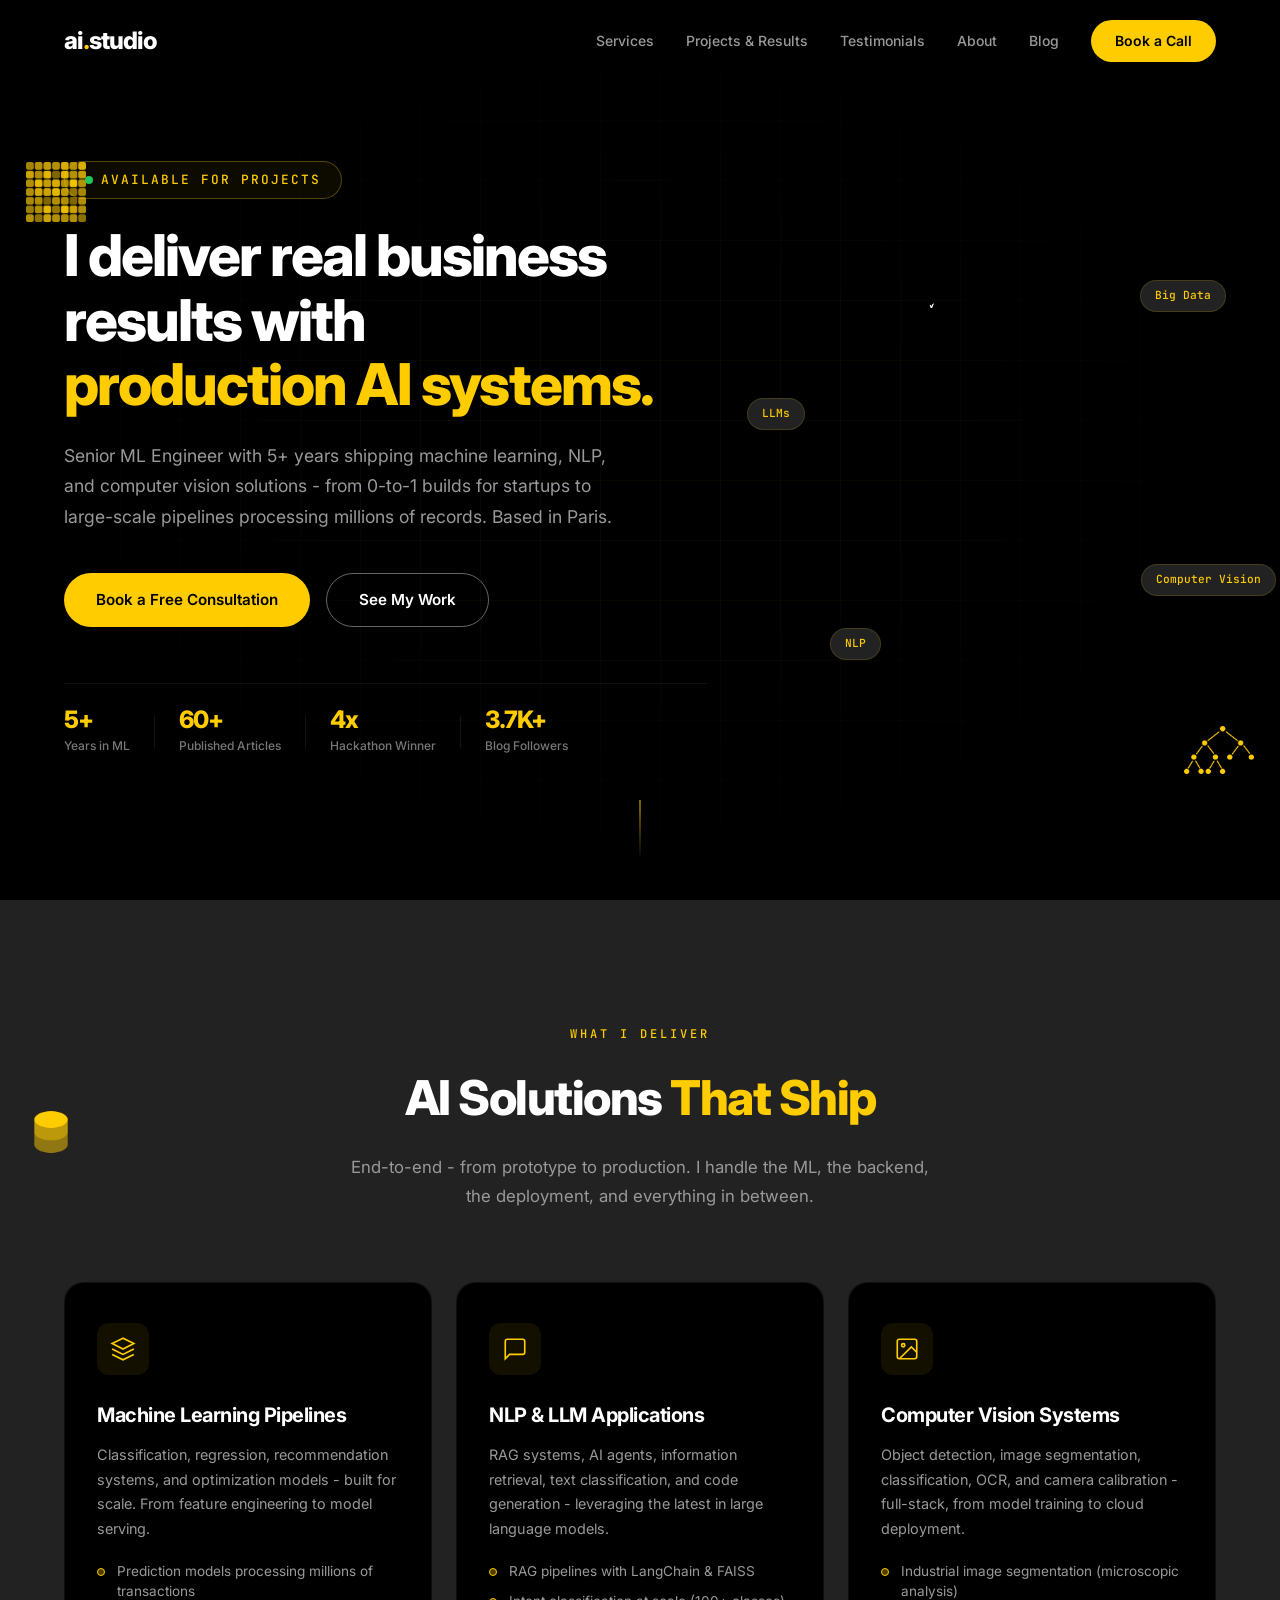
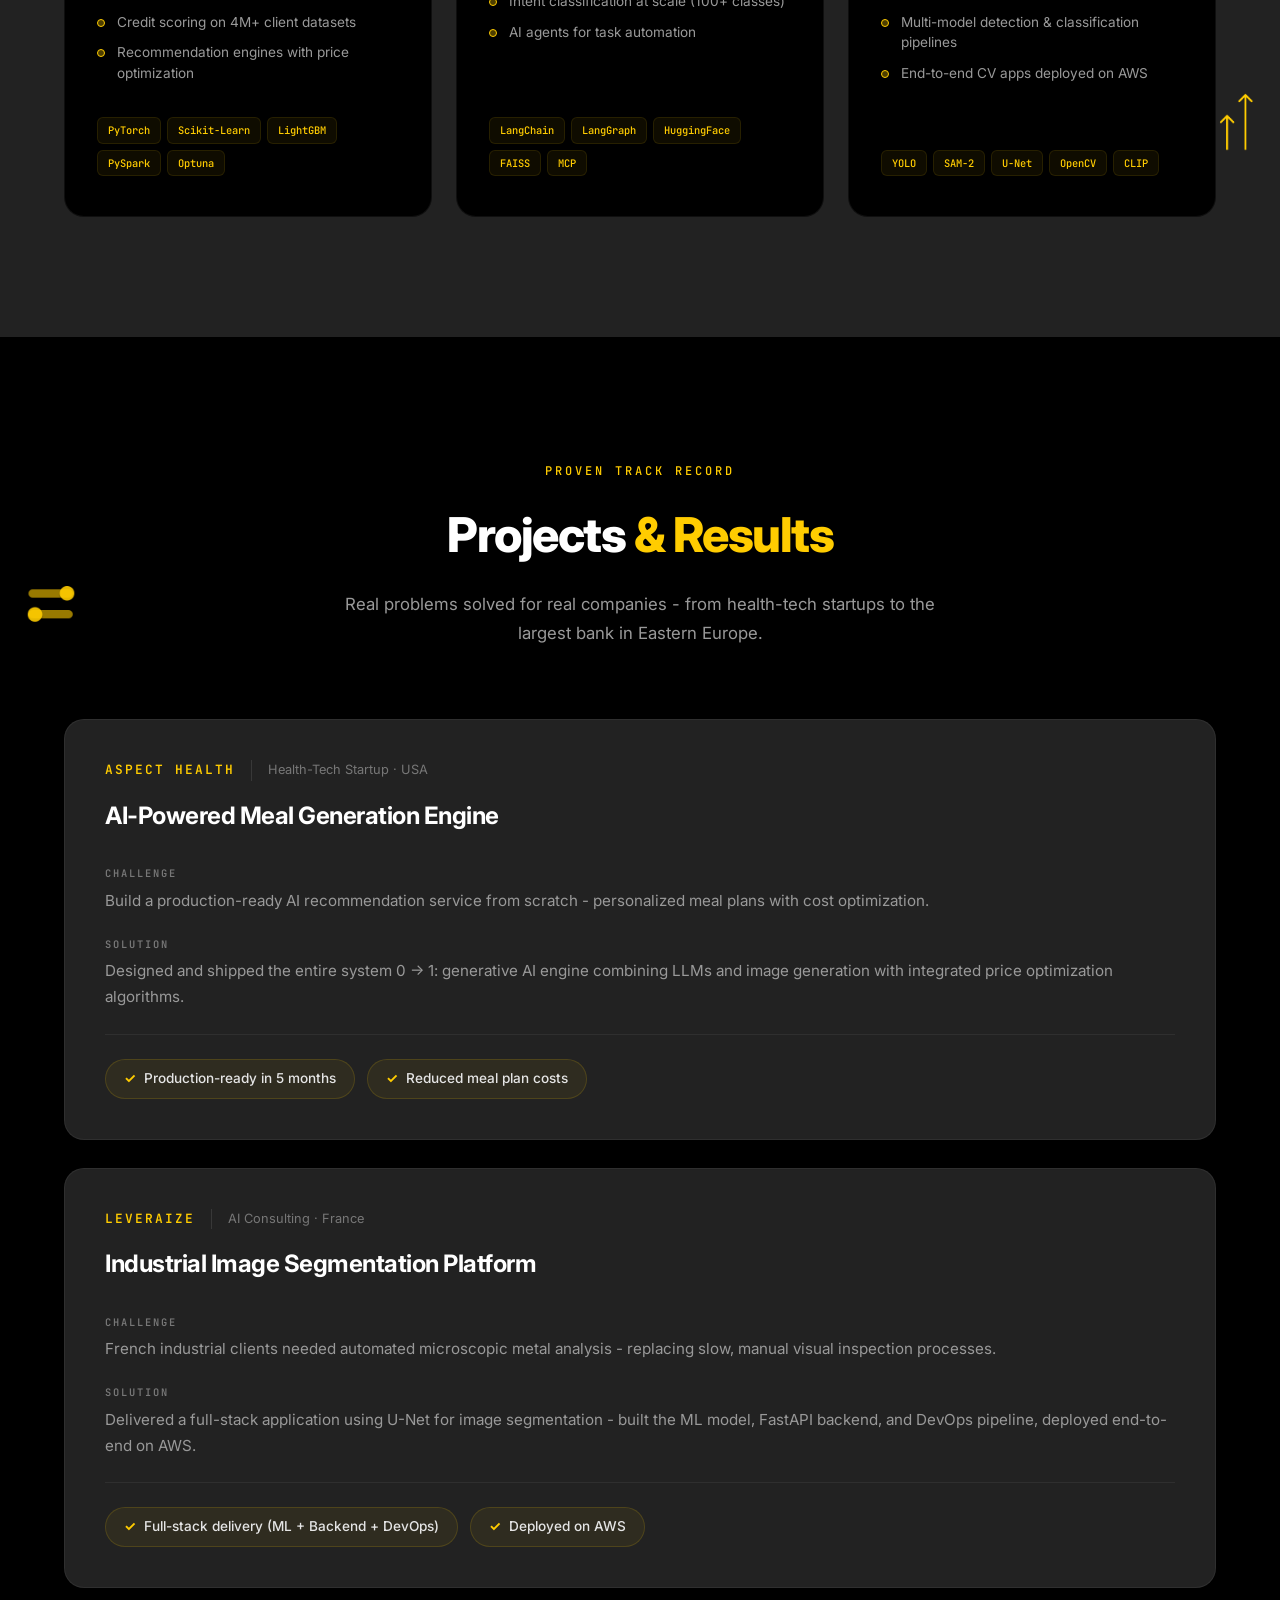
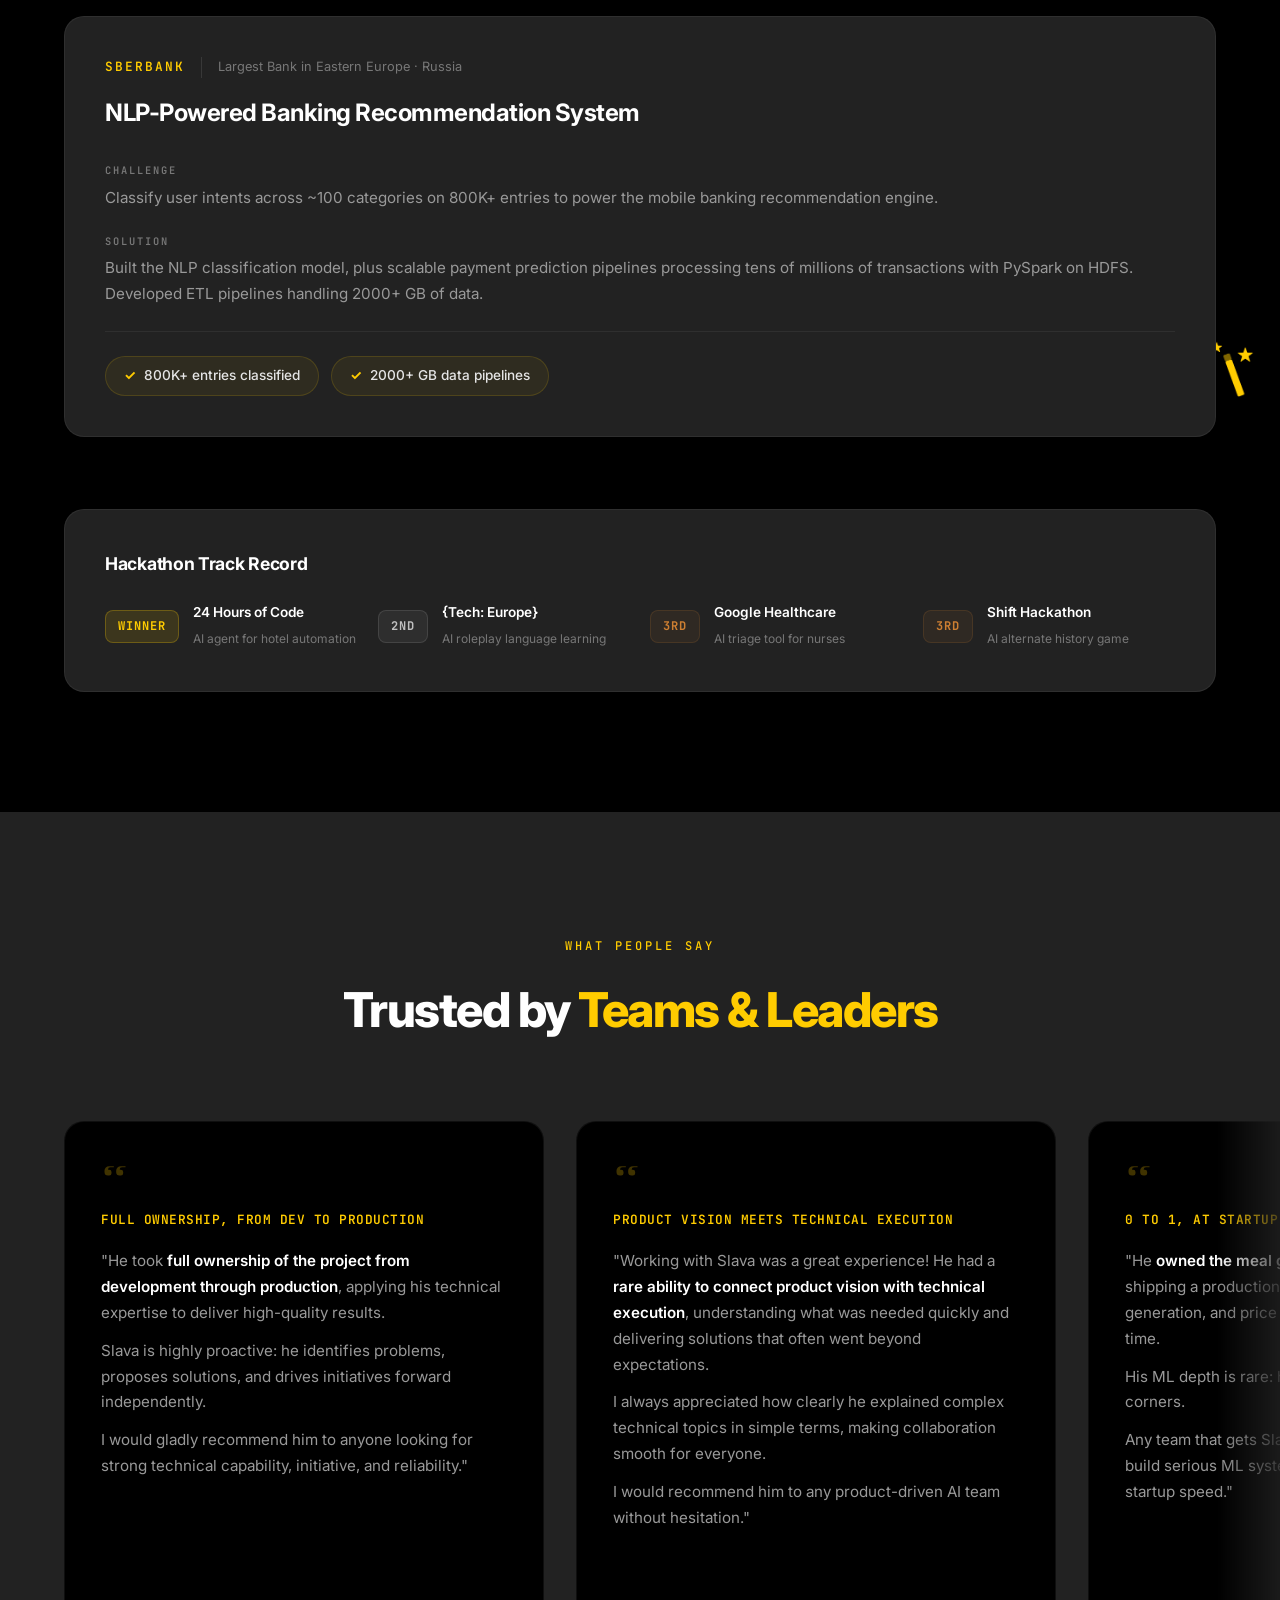
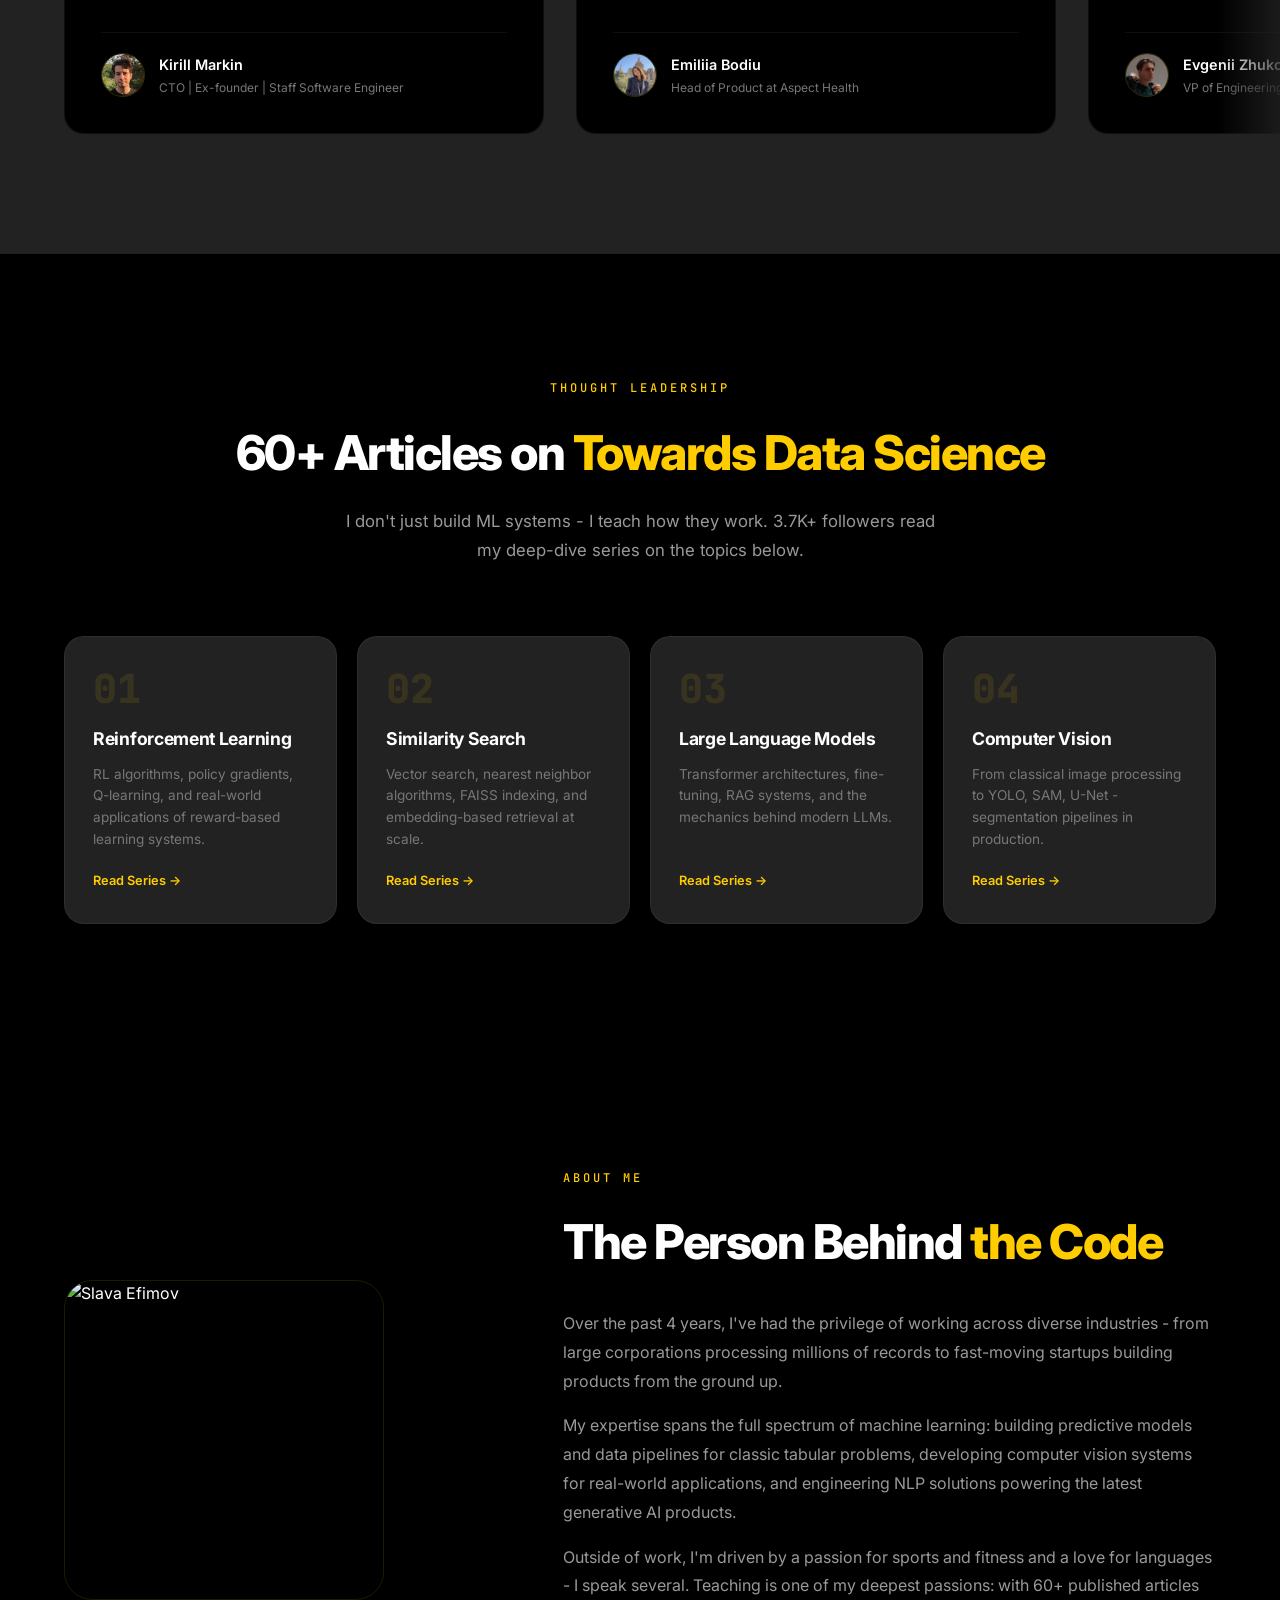
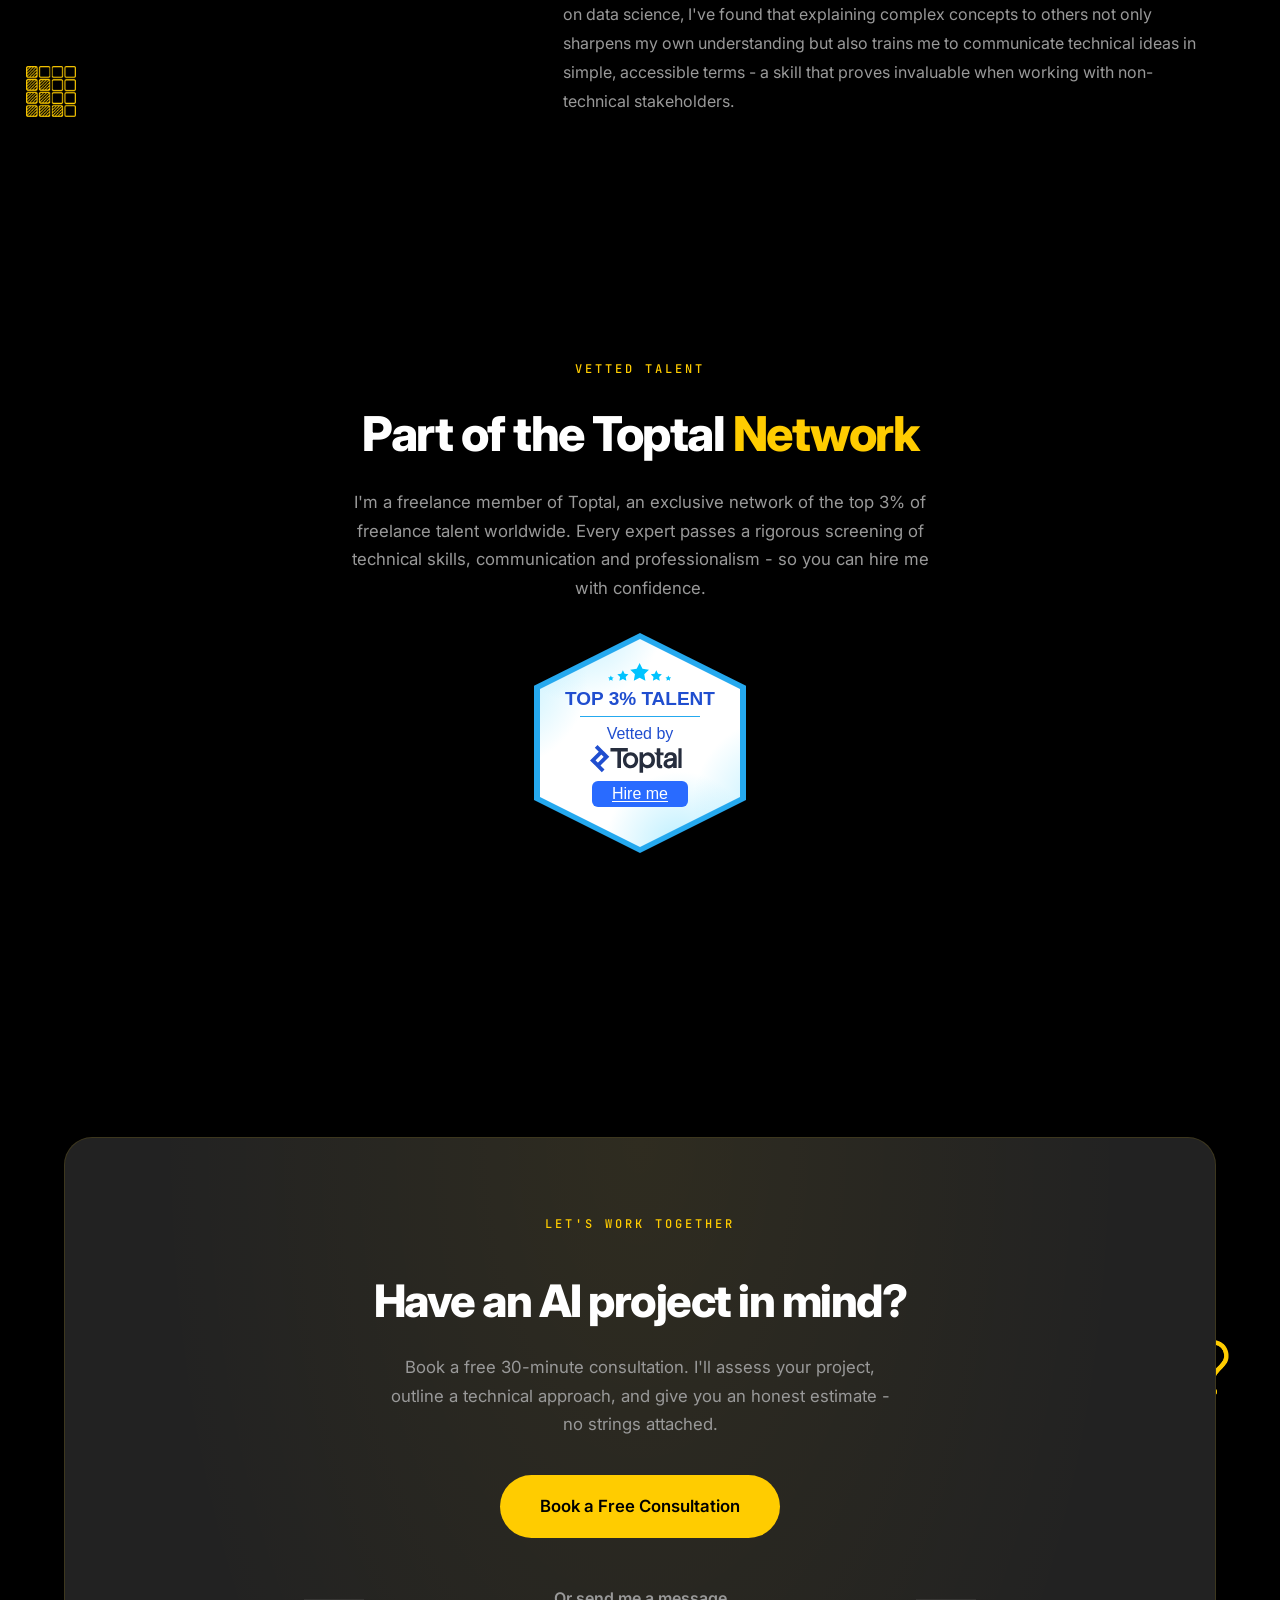
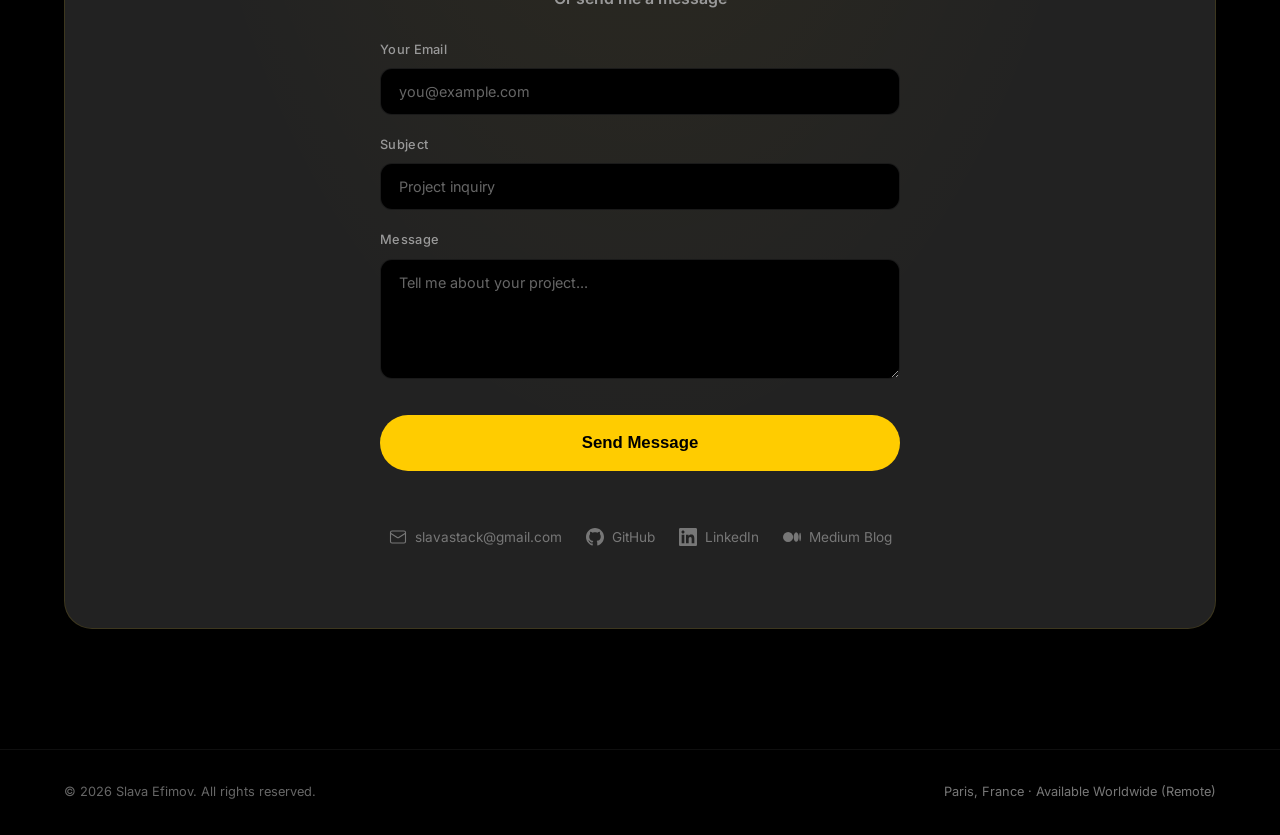
==== commit 35e778c4: "Update" ====
--- a/index.html
+++ b/index.html
@@ -12,18 +12,18 @@
 
     <meta charset="UTF-8">
     <meta name="viewport" content="width=device-width, initial-scale=1.0">
-    <title>Vyacheslav Efimov - AI & Machine Learning Engineer for Hire</title>
+    <title>Slava Efimov - AI & Machine Learning Engineer for Hire</title>
     <meta name="description" content="I build production ML systems, NLP pipelines, and computer vision solutions for startups and enterprises. Based in Paris, France.">
 
     <!-- Open Graph -->
-    <meta property="og:title" content="Vyacheslav Efimov - AI & Machine Learning Engineer for Hire">
+    <meta property="og:title" content="Slava Efimov - AI & Machine Learning Engineer for Hire">
     <meta property="og:description" content="I build production ML systems, NLP pipelines, and computer vision solutions for startups and enterprises. Based in Paris, France.">
     <meta property="og:image" content="https://slavastar.github.io/slavastar/assets/image.png">
     <meta property="og:type" content="website">
 
     <!-- Twitter Card -->
     <meta name="twitter:card" content="summary_large_image">
-    <meta name="twitter:title" content="Vyacheslav Efimov - AI & Machine Learning Engineer for Hire">
+    <meta name="twitter:title" content="Slava Efimov - AI & Machine Learning Engineer for Hire">
     <meta name="twitter:description" content="I build production ML systems, NLP pipelines, and computer vision solutions for startups and enterprises. Based in Paris, France.">
     <meta name="twitter:image" content="https://slavastar.github.io/slavastar/assets/image.png">
 
@@ -105,7 +105,7 @@
             <div class="hero-image-wrapper reveal">
                 <div class="hero-image-container">
                     <div class="hero-image-glow"></div>
-                    <img src="assets/image.png" alt="Vyacheslav Efimov" class="hero-image">
+                    <img src="assets/image.png" alt="Slava Efimov" class="hero-image">
                 </div>
                 <div class="hero-floating-tags">
                     <span class="floating-tag tag-1">Big Data</span>
@@ -321,7 +321,10 @@
                     <div class="testimonial-card">
                         <div class="testimonial-quote">
                             <svg class="quote-icon" viewBox="0 0 24 24" fill="currentColor"><path d="M11 7H7a4 4 0 0 0-4 4v1a3 3 0 0 0 3 3h1a2 2 0 0 0 2-2v-1a2 2 0 0 0-2-2H6a2 2 0 0 1 2-2h3V7zm10 0h-4a4 4 0 0 0-4 4v1a3 3 0 0 0 3 3h1a2 2 0 0 0 2-2v-1a2 2 0 0 0-2-2h-1a2 2 0 0 1 2-2h3V7z"/></svg>
-                            <p>"He took <strong>full ownership of the project from development through production</strong>, applying his technical expertise to deliver high-quality results. Vyacheslav is <strong>highly proactive</strong>: he identifies problems, proposes solutions, and drives initiatives forward independently. I would <strong>gladly recommend him</strong> to anyone looking for strong technical capability, initiative, and reliability."</p>
+                            <h3 class="testimonial-headline">Full ownership, from dev to production</h3>
+                            <p>"He took <strong>full ownership of the project from development through production</strong>, applying his technical expertise to deliver high-quality results.</p>
+                            <p>Slava is highly proactive: he identifies problems, proposes solutions, and drives initiatives forward independently.</p>
+                            <p>I would gladly recommend him to anyone looking for strong technical capability, initiative, and reliability."</p>
                         </div>
                         <div class="testimonial-author">
                             <img class="testimonial-avatar" src="assets/testimonials/kirill.png" alt="Kirill Markin">
@@ -334,7 +337,10 @@
                     <div class="testimonial-card">
                         <div class="testimonial-quote">
                             <svg class="quote-icon" viewBox="0 0 24 24" fill="currentColor"><path d="M11 7H7a4 4 0 0 0-4 4v1a3 3 0 0 0 3 3h1a2 2 0 0 0 2-2v-1a2 2 0 0 0-2-2H6a2 2 0 0 1 2-2h3V7zm10 0h-4a4 4 0 0 0-4 4v1a3 3 0 0 0 3 3h1a2 2 0 0 0 2-2v-1a2 2 0 0 0-2-2h-1a2 2 0 0 1 2-2h3V7z"/></svg>
-                            <p>"Working with Slava was a great experience! He had a <strong>rare ability to connect product vision with technical execution</strong>, understanding what was needed quickly and delivering solutions that often went beyond expectations. I always appreciated how clearly he <strong>explained complex technical topics in simple terms</strong>, making collaboration smooth for everyone. I would <strong>recommend him to any product-driven AI team</strong> without hesitation."</p>
+                            <h3 class="testimonial-headline">Product vision meets technical execution</h3>
+                            <p>"Working with Slava was a great experience! He had a <strong>rare ability to connect product vision with technical execution</strong>, understanding what was needed quickly and delivering solutions that often went beyond expectations.</p>
+                            <p>I always appreciated how clearly he explained complex technical topics in simple terms, making collaboration smooth for everyone.</p>
+                            <p>I would recommend him to any product-driven AI team without hesitation."</p>
                         </div>
                         <div class="testimonial-author">
                             <img class="testimonial-avatar" src="assets/testimonials/emiliia.jpeg" alt="Emiliia Bodiu">
@@ -347,7 +353,10 @@
                     <div class="testimonial-card">
                         <div class="testimonial-quote">
                             <svg class="quote-icon" viewBox="0 0 24 24" fill="currentColor"><path d="M11 7H7a4 4 0 0 0-4 4v1a3 3 0 0 0 3 3h1a2 2 0 0 0 2-2v-1a2 2 0 0 0-2-2H6a2 2 0 0 1 2-2h3V7zm10 0h-4a4 4 0 0 0-4 4v1a3 3 0 0 0 3 3h1a2 2 0 0 0 2-2v-1a2 2 0 0 0-2-2h-1a2 2 0 0 1 2-2h3V7z"/></svg>
-                            <p>"He <strong>owned the meal generation engine from 0 to 1</strong>, shipping a production-ready system with LLMs, image generation, and price optimization in remarkably little time. His <strong>ML depth is rare</strong>: he moves fast without cutting corners. Any team that gets Slava gets someone who can both <strong>build serious ML systems and ship them to production</strong> at startup speed."</p>
+                            <h3 class="testimonial-headline">0 to 1, at startup speed</h3>
+                            <p>"He <strong>owned the meal generation engine from 0 to 1</strong>, shipping a production-ready system with LLMs, image generation, and price optimization in remarkably little time.</p>
+                            <p>His ML depth is rare: he moves fast without cutting corners.</p>
+                            <p>Any team that gets Slava gets someone who can both build serious ML systems and ship them to production at startup speed."</p>
                         </div>
                         <div class="testimonial-author">
                             <img class="testimonial-avatar" src="assets/testimonials/evgenii.jpeg" alt="Evgenii Zhukov">
@@ -360,7 +369,10 @@
                     <div class="testimonial-card">
                         <div class="testimonial-quote">
                             <svg class="quote-icon" viewBox="0 0 24 24" fill="currentColor"><path d="M11 7H7a4 4 0 0 0-4 4v1a3 3 0 0 0 3 3h1a2 2 0 0 0 2-2v-1a2 2 0 0 0-2-2H6a2 2 0 0 1 2-2h3V7zm10 0h-4a4 4 0 0 0-4 4v1a3 3 0 0 0 3 3h1a2 2 0 0 0 2-2v-1a2 2 0 0 0-2-2h-1a2 2 0 0 1 2-2h3V7z"/></svg>
-                            <p>"Slava has made <strong>significant contributions to Towards Data Science</strong>, consistently writing on complex machine learning topics (including NLP, computer vision, and generative AI), with a level of technical depth that hints at <strong>real hands-on engineering experience</strong> behind the writing. His enthusiasm for the field is evident in every article, and that passion shows through in how clearly he <strong>breaks down advanced concepts</strong> while still respecting their underlying complexity. I'd recommend him to anyone looking for someone who <strong>combines strong ML / AI engineering knowledge with the ability to communicate that depth</strong> to others."</p>
+                            <h3 class="testimonial-headline">Deep ML expertise, clearly communicated</h3>
+                            <p>"Slava has made <strong>significant contributions to Towards Data Science</strong>, consistently writing on complex machine learning topics (including NLP, computer vision, and generative AI), with a level of technical depth that hints at real hands-on engineering experience behind the writing.</p>
+                            <p>His enthusiasm for the field is evident in every article, and that passion shows through in how clearly he breaks down advanced concepts while still respecting their underlying complexity.</p>
+                            <p>I'd recommend him to anyone looking for someone who combines strong ML / AI engineering knowledge with the ability to communicate that depth to others."</p>
                         </div>
                         <div class="testimonial-author">
                             <img class="testimonial-avatar" src="assets/testimonials/ludovic.jpeg" alt="Ludovic">
@@ -419,7 +431,7 @@
             <div class="about-layout reveal">
                 <div class="about-image-col">
                     <div class="about-image-container">
-                        <img src="assets/image.png" alt="Vyacheslav Efimov" class="about-image">
+                        <img src="assets/image.png" alt="Slava Efimov" class="about-image">
                     </div>
                 </div>
                 <div class="about-text-col">
@@ -505,7 +517,7 @@
     <!-- Footer -->
     <footer class="footer">
         <div class="container footer-inner">
-            <p>&copy; 2026 Vyacheslav Efimov. All rights reserved.</p>
+            <p>&copy; 2026 Slava Efimov. All rights reserved.</p>
             <p class="footer-location">Paris, France &middot; Available Worldwide (Remote)</p>
         </div>
     </footer>
--- a/style.css
+++ b/style.css
@@ -825,12 +825,30 @@
     margin-bottom: 16px;
 }
 
+.testimonial-headline {
+    font-family: 'JetBrains Mono', monospace;
+    font-size: 0.8rem;
+    font-weight: 600;
+    letter-spacing: 0.04em;
+    text-transform: uppercase;
+    color: var(--yellow);
+    margin-bottom: 18px;
+}
+
 .testimonial-quote p {
     font-size: 0.95rem;
     color: var(--gray-400);
     line-height: 1.7;
-    font-style: italic;
+    margin-bottom: 12px;
+}
+
+.testimonial-quote p:last-of-type {
     margin-bottom: 24px;
+}
+
+.testimonial-quote strong {
+    color: var(--white);
+    font-weight: 600;
 }
 
 .testimonial-author {
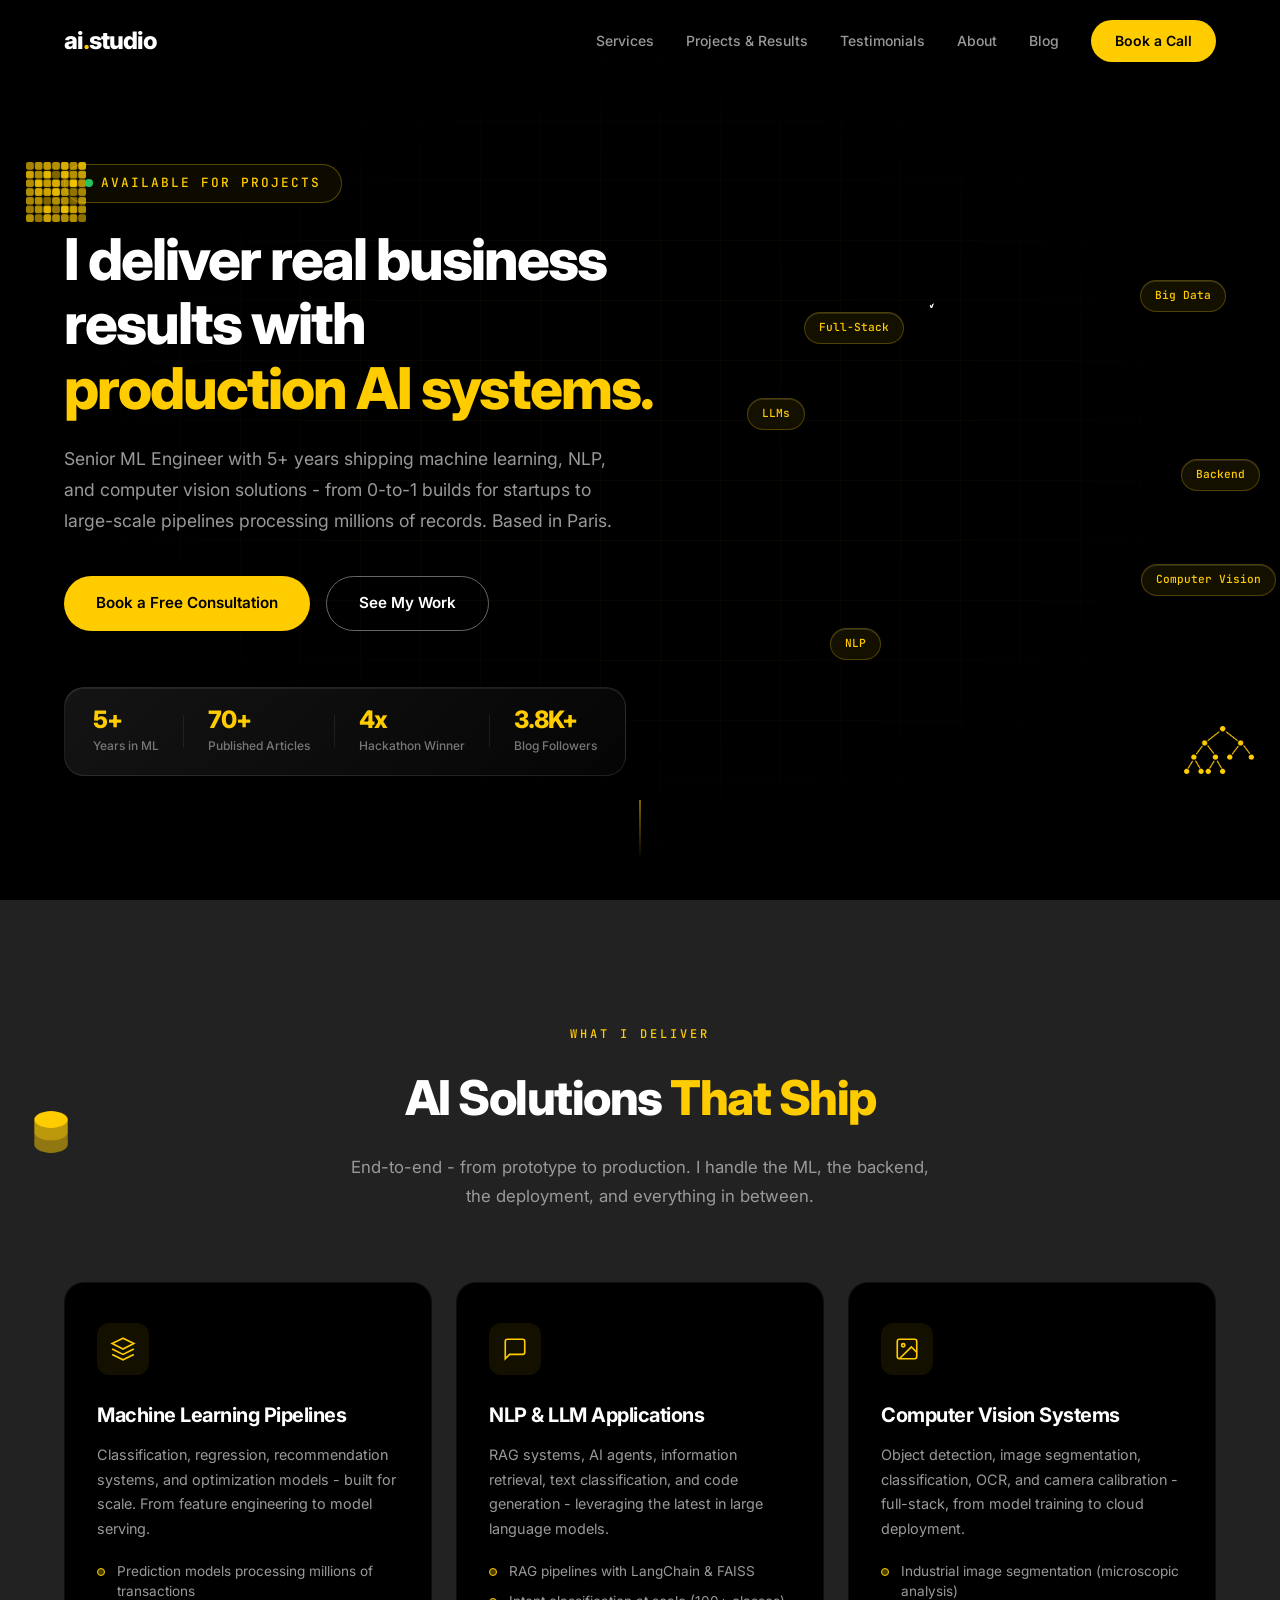
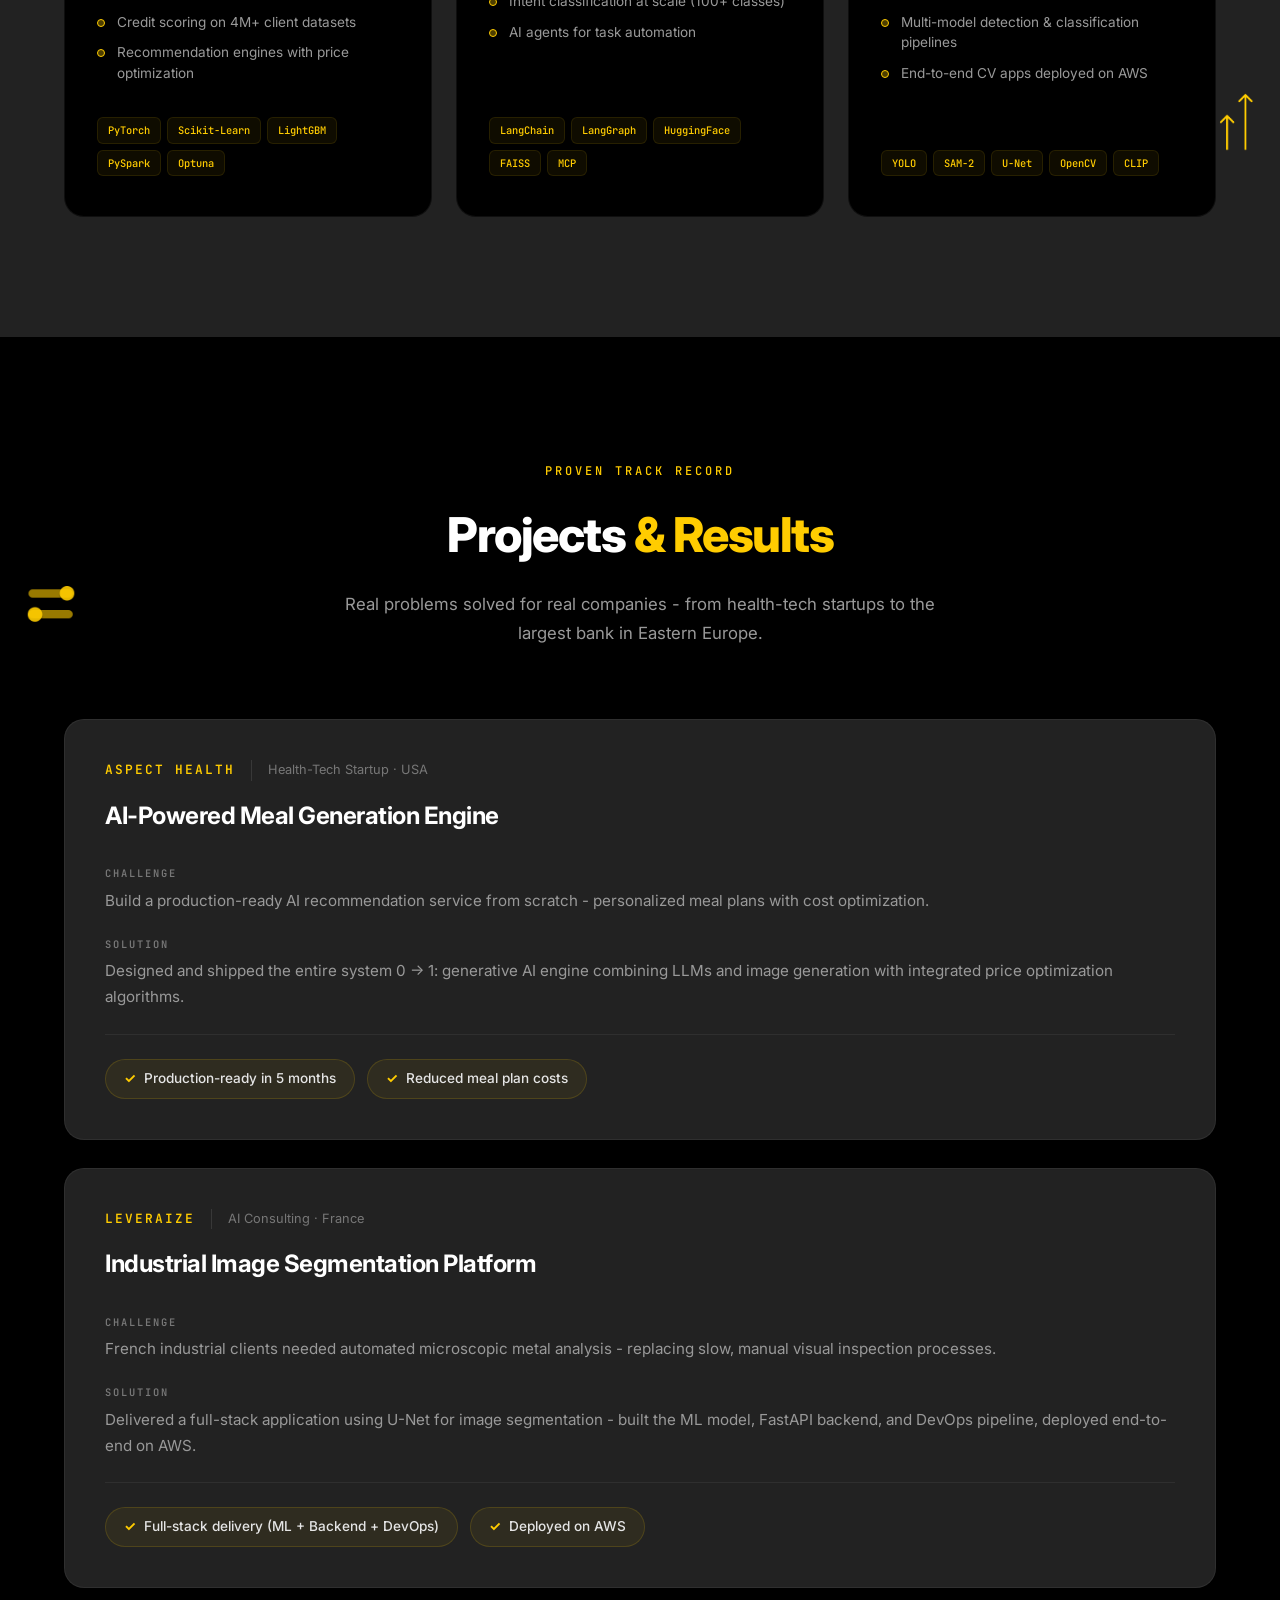
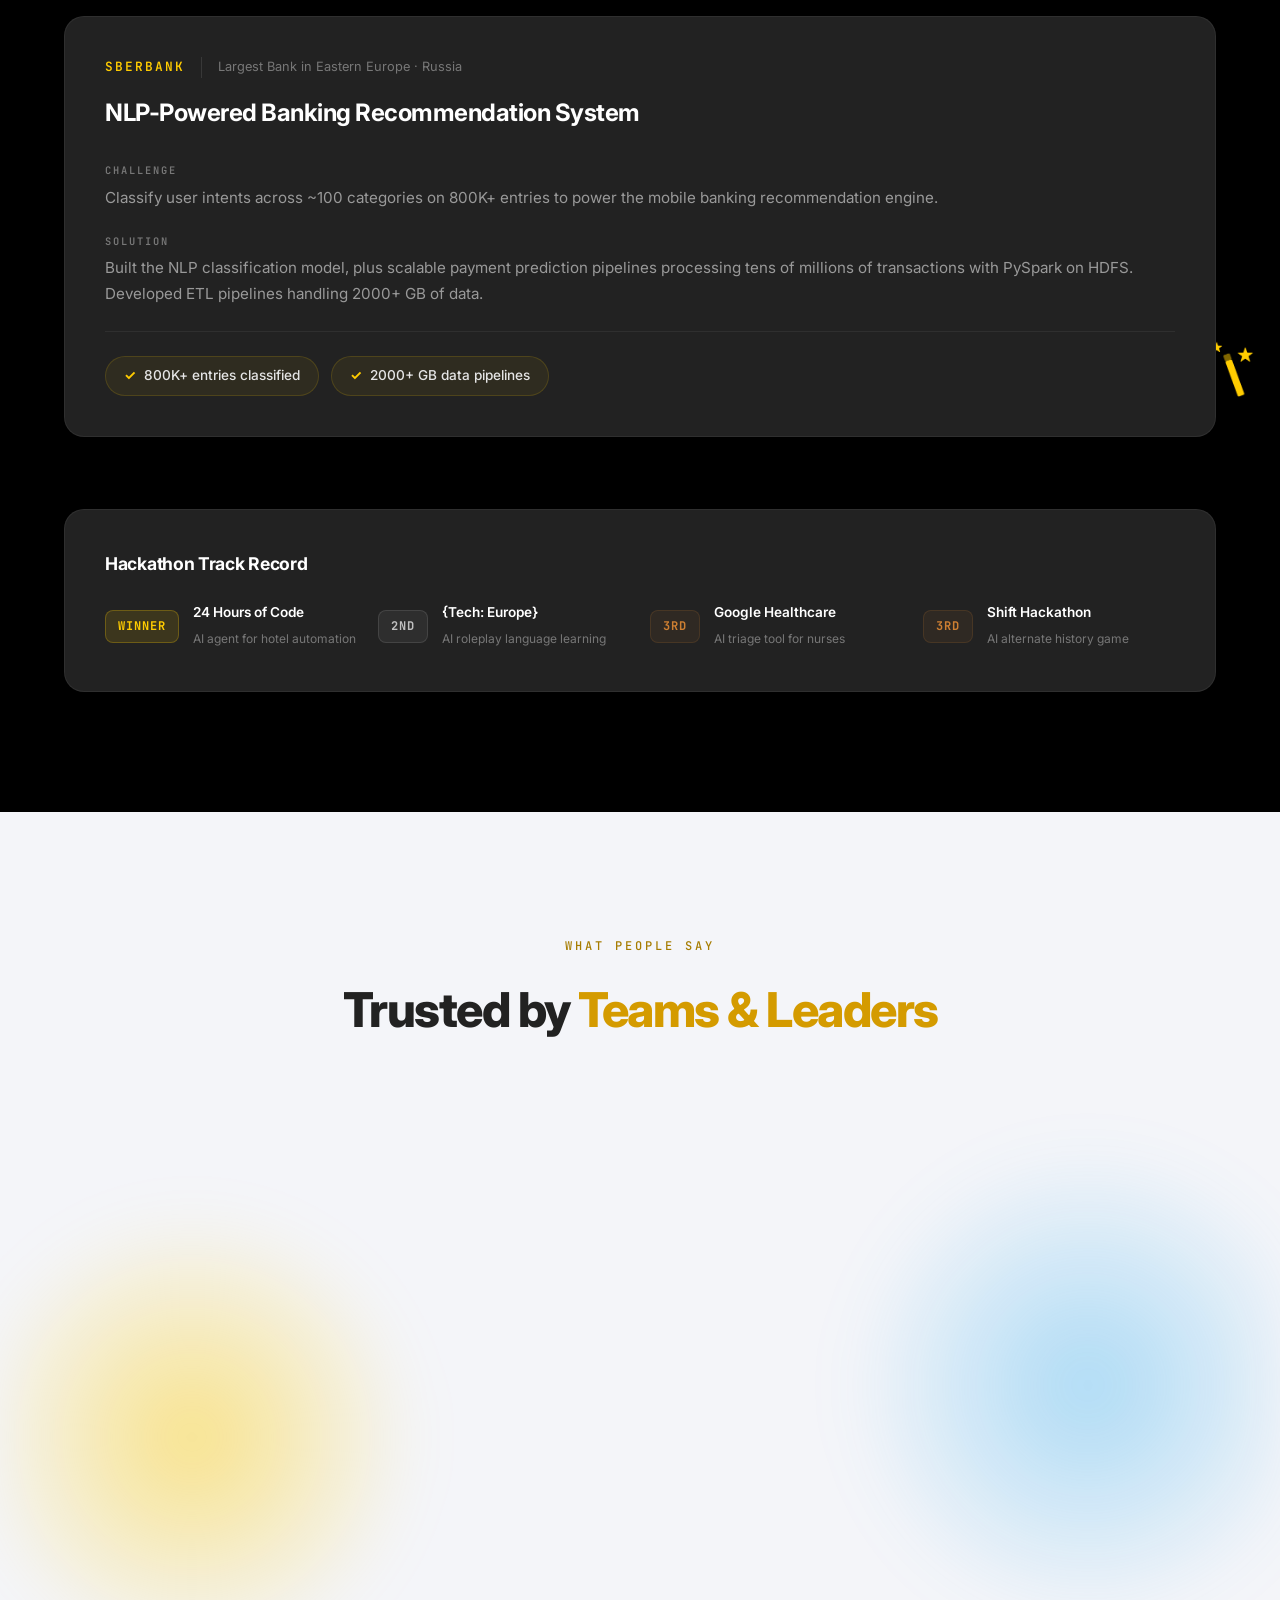
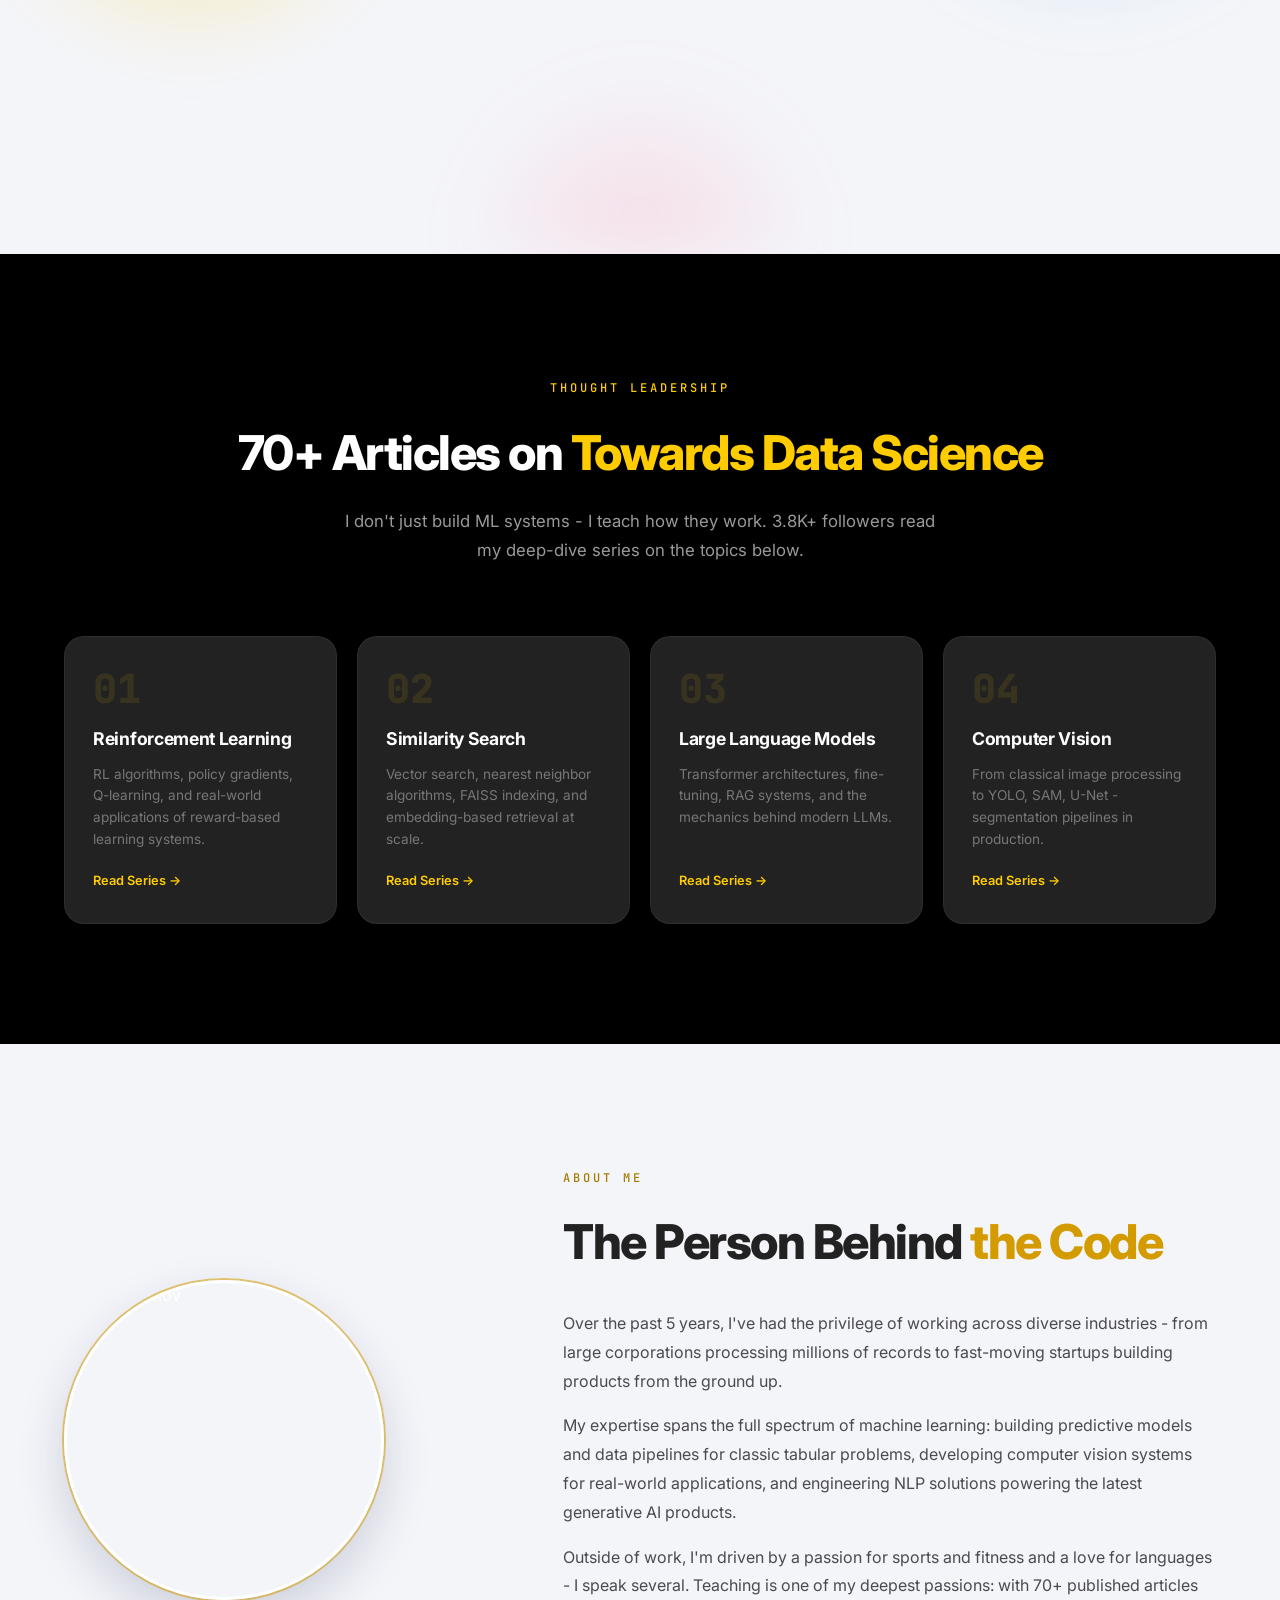
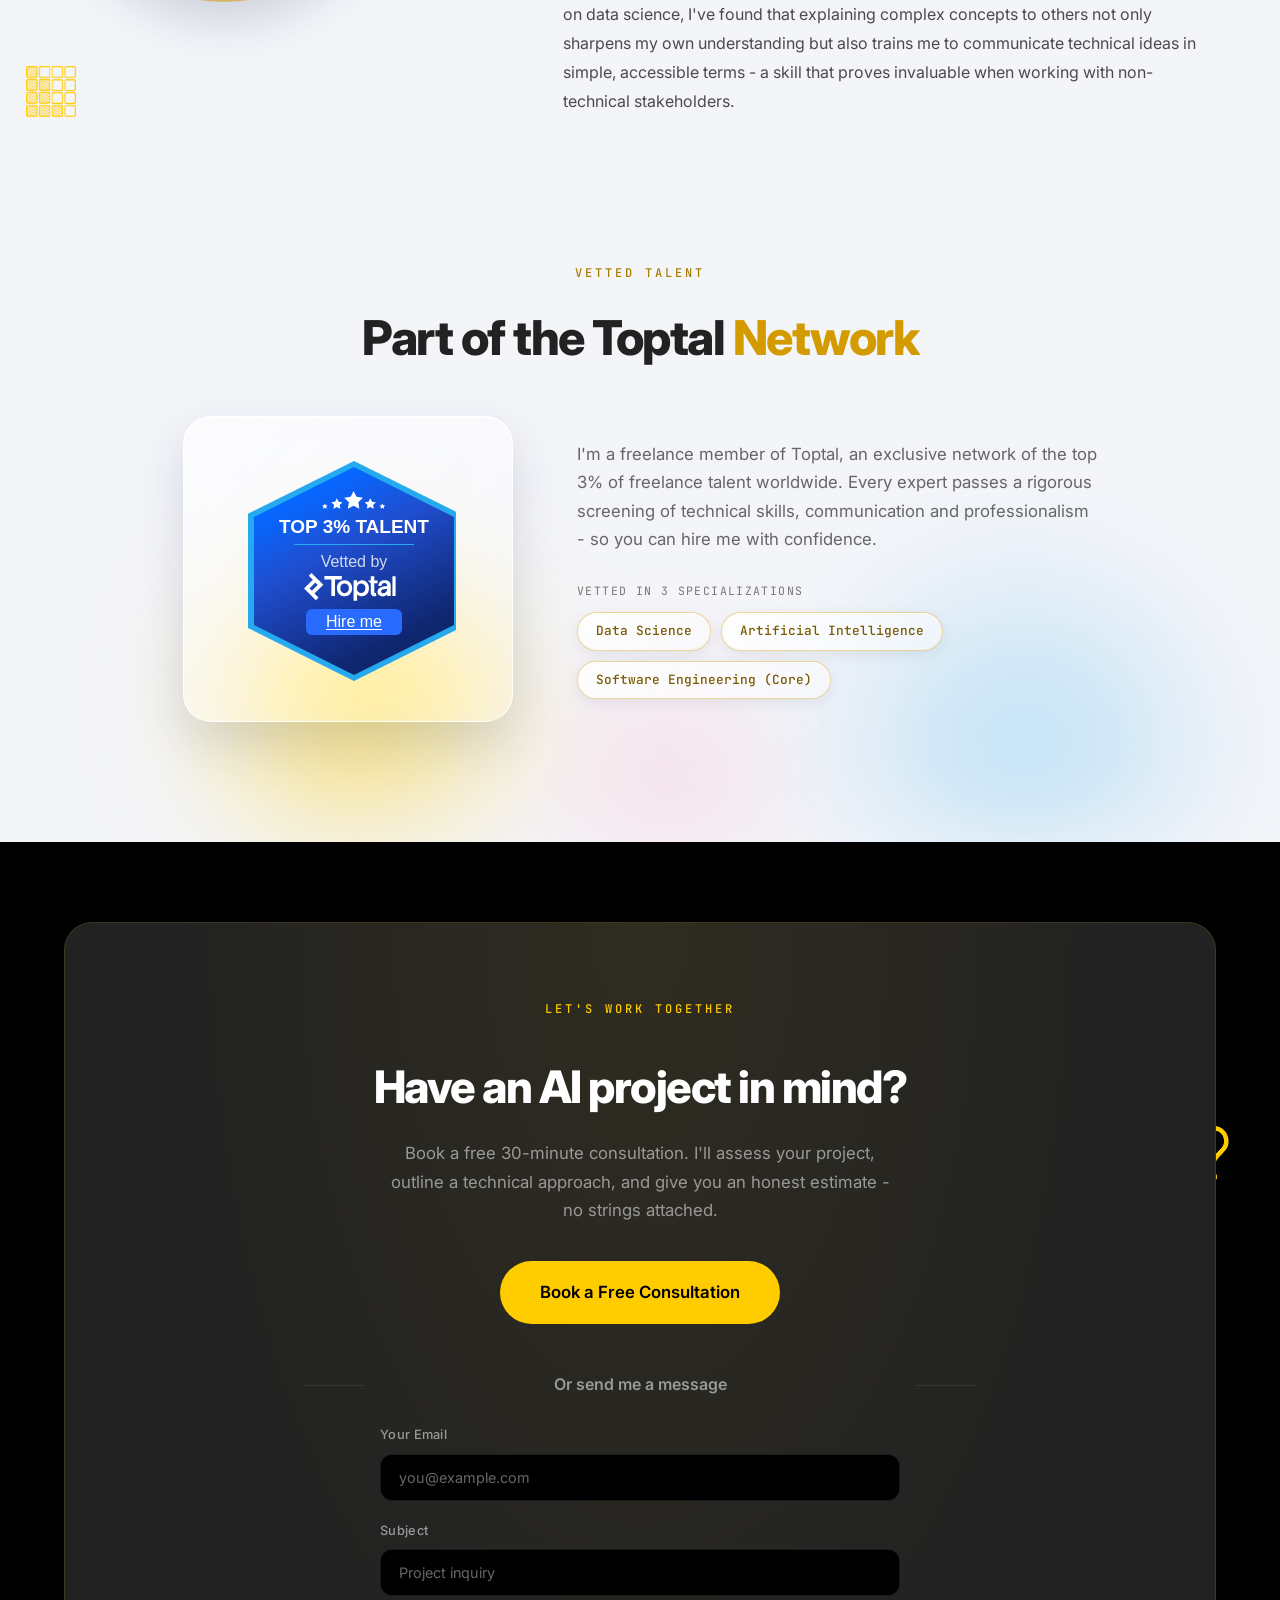
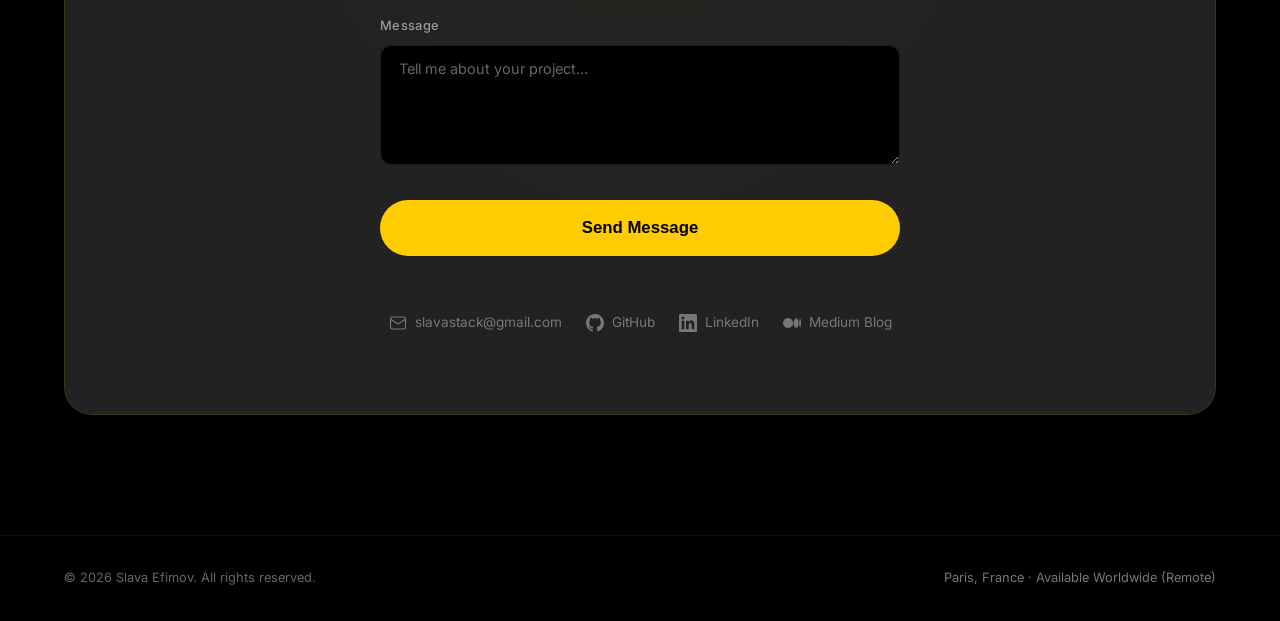
==== commit 9f9f7f69: "Update" ====
--- a/index.html
+++ b/index.html
@@ -87,7 +87,7 @@
                     </div>
                     <div class="trust-divider"></div>
                     <div class="trust-item">
-                        <span class="trust-number">60+</span>
+                        <span class="trust-number">70+</span>
                         <span class="trust-label">Published Articles</span>
                     </div>
                     <div class="trust-divider"></div>
@@ -97,7 +97,7 @@
                     </div>
                     <div class="trust-divider"></div>
                     <div class="trust-item">
-                        <span class="trust-number">3.7K+</span>
+                        <span class="trust-number">3.8K+</span>
                         <span class="trust-label">Blog Followers</span>
                     </div>
                 </div>
@@ -112,6 +112,8 @@
                     <span class="floating-tag tag-2">LLMs</span>
                     <span class="floating-tag tag-3">Computer Vision</span>
                     <span class="floating-tag tag-4">NLP</span>
+                    <span class="floating-tag tag-5">Full-Stack</span>
+                    <span class="floating-tag tag-6">Backend</span>
                 </div>
             </div>
         </div>
@@ -337,6 +339,22 @@
                     <div class="testimonial-card">
                         <div class="testimonial-quote">
                             <svg class="quote-icon" viewBox="0 0 24 24" fill="currentColor"><path d="M11 7H7a4 4 0 0 0-4 4v1a3 3 0 0 0 3 3h1a2 2 0 0 0 2-2v-1a2 2 0 0 0-2-2H6a2 2 0 0 1 2-2h3V7zm10 0h-4a4 4 0 0 0-4 4v1a3 3 0 0 0 3 3h1a2 2 0 0 0 2-2v-1a2 2 0 0 0-2-2h-1a2 2 0 0 1 2-2h3V7z"/></svg>
+                            <h3 class="testimonial-headline">Deep ML expertise, clearly communicated</h3>
+                            <p>"Slava has made <strong>significant contributions to Towards Data Science</strong>, consistently writing on complex machine learning topics (including NLP, computer vision, and generative AI), with a level of technical depth that hints at real hands-on engineering experience behind the writing.</p>
+                            <p>His enthusiasm for the field is evident in every article, and that passion shows through in how clearly he breaks down advanced concepts while still respecting their underlying complexity.</p>
+                            <p>I'd recommend him to anyone looking for someone who combines strong ML / AI engineering knowledge with the ability to communicate that depth to others."</p>
+                        </div>
+                        <div class="testimonial-author">
+                            <img class="testimonial-avatar" src="assets/testimonials/ludovic.jpeg" alt="Ludovic">
+                            <div>
+                                <div class="testimonial-name">Ludovic Bénistant</div>
+                                <div class="testimonial-role">Publisher at Insight Media Group</div>
+                            </div>
+                        </div>
+                    </div>
+                    <div class="testimonial-card">
+                        <div class="testimonial-quote">
+                            <svg class="quote-icon" viewBox="0 0 24 24" fill="currentColor"><path d="M11 7H7a4 4 0 0 0-4 4v1a3 3 0 0 0 3 3h1a2 2 0 0 0 2-2v-1a2 2 0 0 0-2-2H6a2 2 0 0 1 2-2h3V7zm10 0h-4a4 4 0 0 0-4 4v1a3 3 0 0 0 3 3h1a2 2 0 0 0 2-2v-1a2 2 0 0 0-2-2h-1a2 2 0 0 1 2-2h3V7z"/></svg>
                             <h3 class="testimonial-headline">Product vision meets technical execution</h3>
                             <p>"Working with Slava was a great experience! He had a <strong>rare ability to connect product vision with technical execution</strong>, understanding what was needed quickly and delivering solutions that often went beyond expectations.</p>
                             <p>I always appreciated how clearly he explained complex technical topics in simple terms, making collaboration smooth for everyone.</p>
@@ -366,22 +384,6 @@
                             </div>
                         </div>
                     </div>
-                    <div class="testimonial-card">
-                        <div class="testimonial-quote">
-                            <svg class="quote-icon" viewBox="0 0 24 24" fill="currentColor"><path d="M11 7H7a4 4 0 0 0-4 4v1a3 3 0 0 0 3 3h1a2 2 0 0 0 2-2v-1a2 2 0 0 0-2-2H6a2 2 0 0 1 2-2h3V7zm10 0h-4a4 4 0 0 0-4 4v1a3 3 0 0 0 3 3h1a2 2 0 0 0 2-2v-1a2 2 0 0 0-2-2h-1a2 2 0 0 1 2-2h3V7z"/></svg>
-                            <h3 class="testimonial-headline">Deep ML expertise, clearly communicated</h3>
-                            <p>"Slava has made <strong>significant contributions to Towards Data Science</strong>, consistently writing on complex machine learning topics (including NLP, computer vision, and generative AI), with a level of technical depth that hints at real hands-on engineering experience behind the writing.</p>
-                            <p>His enthusiasm for the field is evident in every article, and that passion shows through in how clearly he breaks down advanced concepts while still respecting their underlying complexity.</p>
-                            <p>I'd recommend him to anyone looking for someone who combines strong ML / AI engineering knowledge with the ability to communicate that depth to others."</p>
-                        </div>
-                        <div class="testimonial-author">
-                            <img class="testimonial-avatar" src="assets/testimonials/ludovic.jpeg" alt="Ludovic">
-                            <div>
-                                <div class="testimonial-name">Ludovic Bénistant</div>
-                                <div class="testimonial-role">Publisher at Insight Media Group</div>
-                            </div>
-                        </div>
-                    </div>
                 </div>
             </div>
         </div>
@@ -392,8 +394,8 @@
         <div class="container">
             <div class="section-header reveal">
                 <span class="section-label">Thought Leadership</span>
-                <h2 class="section-title">60+ Articles on <span class="accent">Towards Data Science</span></h2>
-                <p class="section-desc">I don't just build ML systems - I teach how they work. 3.7K+ followers read my deep-dive series on the topics below.</p>
+                <h2 class="section-title">70+ Articles on <span class="accent">Towards Data Science</span></h2>
+                <p class="section-desc">I don't just build ML systems - I teach how they work. 3.8K+ followers read my deep-dive series on the topics below.</p>
             </div>
             <div class="blog-grid">
                 <a class="blog-card reveal" href="https://medium.com/@slavahead/list/reinforcement-learning-78e5b7cb3292" target="_blank" rel="noopener">
@@ -437,9 +439,9 @@
                 <div class="about-text-col">
                     <span class="section-label">About Me</span>
                     <h2 class="section-title">The Person Behind <span class="accent">the Code</span></h2>
-                    <p class="about-desc">Over the past 4 years, I've had the privilege of working across diverse industries - from large corporations processing millions of records to fast-moving startups building products from the ground up.</p>
+                    <p class="about-desc">Over the past 5 years, I've had the privilege of working across diverse industries - from large corporations processing millions of records to fast-moving startups building products from the ground up.</p>
                     <p class="about-desc">My expertise spans the full spectrum of machine learning: building predictive models and data pipelines for classic tabular problems, developing computer vision systems for real-world applications, and engineering NLP solutions powering the latest generative AI products.</p>
-                    <p class="about-desc">Outside of work, I'm driven by a passion for sports and fitness and a love for languages - I speak several. Teaching is one of my deepest passions: with 60+ published articles on data science, I've found that explaining complex concepts to others not only sharpens my own understanding but also trains me to communicate technical ideas in simple, accessible terms - a skill that proves invaluable when working with non-technical stakeholders.</p>
+                    <p class="about-desc">Outside of work, I'm driven by a passion for sports and fitness and a love for languages - I speak several. Teaching is one of my deepest passions: with 70+ published articles on data science, I've found that explaining complex concepts to others not only sharpens my own understanding but also trains me to communicate technical ideas in simple, accessible terms - a skill that proves invaluable when working with non-technical stakeholders.</p>
                 </div>
             </div>
         </div>
@@ -451,10 +453,22 @@
             <div class="section-header reveal">
                 <span class="section-label">Vetted Talent</span>
                 <h2 class="section-title">Part of the Toptal <span class="accent">Network</span></h2>
-                <p class="section-desc">I'm a freelance member of Toptal, an exclusive network of the top 3% of freelance talent worldwide. Every expert passes a rigorous screening of technical skills, communication and professionalism - so you can hire me with confidence.</p>
-            </div>
-            <div class="toptal-badge-wrap reveal">
-                <iframe src="toptal_badge.html" title="Toptal Top 3% Talent badge" width="260" height="310" scrolling="no" loading="lazy"></iframe>
+            </div>
+            <div class="toptal-layout reveal">
+                <div class="toptal-badge-wrap">
+                    <iframe src="toptal_badge.html" title="Toptal Top 3% Talent badge" width="216" height="232" scrolling="no" loading="lazy"></iframe>
+                </div>
+                <div class="toptal-text">
+                    <p class="section-desc">I'm a freelance member of Toptal, an exclusive network of the top 3% of freelance talent worldwide. Every expert passes a rigorous screening of technical skills, communication and professionalism - so you can hire me with confidence.</p>
+                    <div class="toptal-specs">
+                        <span class="toptal-specs-label">Vetted in 3 specializations</span>
+                        <ul class="toptal-specs-list">
+                            <li>Data Science</li>
+                            <li>Artificial Intelligence</li>
+                            <li>Software Engineering (Core)</li>
+                        </ul>
+                    </div>
+                </div>
             </div>
         </div>
     </section>
--- a/style.css
+++ b/style.css
@@ -324,8 +324,14 @@
     display: flex;
     align-items: center;
     gap: 24px;
-    padding: 24px 0;
-    border-top: 1px solid rgba(255, 255, 255, 0.06);
+    padding: 20px 28px;
+    width: fit-content;
+    border-radius: var(--radius-lg);
+    background: linear-gradient(135deg, rgba(255, 255, 255, 0.08), rgba(255, 255, 255, 0.02));
+    border: 1px solid rgba(255, 255, 255, 0.1);
+    box-shadow: inset 0 1px 0 rgba(255, 255, 255, 0.08), 0 8px 32px rgba(0, 0, 0, 0.35);
+    backdrop-filter: blur(16px) saturate(140%);
+    -webkit-backdrop-filter: blur(16px) saturate(140%);
 }
 
 .trust-item {
@@ -402,8 +408,11 @@
     font-weight: 500;
     padding: 6px 14px;
     border-radius: 100px;
-    background: var(--dark);
-    border: 1px solid rgba(255, 204, 0, 0.15);
+    background: rgba(255, 204, 0, 0.08);
+    border: 1px solid rgba(255, 204, 0, 0.25);
+    box-shadow: inset 0 1px 0 rgba(255, 255, 255, 0.12), 0 4px 16px rgba(0, 0, 0, 0.3);
+    backdrop-filter: blur(10px) saturate(150%);
+    -webkit-backdrop-filter: blur(10px) saturate(150%);
     color: var(--yellow);
     animation: float 6s ease-in-out infinite;
 }
@@ -412,6 +421,8 @@
 .tag-2 { top: 30%; left: -40px; animation-delay: 1.5s; }
 .tag-3 { bottom: 15%; right: -60px; animation-delay: 3s; }
 .tag-4 { bottom: -10px; left: 10%; animation-delay: 4.5s; }
+.tag-5 { top: 6%; left: 4%; animation-delay: 0.75s; }
+.tag-6 { top: 47%; right: -44px; animation-delay: 2.25s; }
 
 @keyframes float {
     0%, 100% { transform: translateY(0); }
@@ -926,22 +937,227 @@
     margin-bottom: 0;
 }
 
+/* Light section: pale background with colorful blobs so the glass has something to blur */
 .toptal {
-    background: var(--black);
+    background: #f4f5f9;
+    position: relative;
+    overflow: hidden;
+}
+
+/* About above already provides the spacing; higher specificity so the mobile .section rule doesn't undo it */
+.section.toptal {
+    padding-top: 24px;
+}
+
+.toptal::before {
+    content: '';
+    position: absolute;
+    inset: 0;
+    background:
+        radial-gradient(circle 280px at 28% 78%, rgba(255, 204, 0, 0.55), transparent 70%),
+        radial-gradient(circle 340px at 80% 85%, rgba(37, 169, 239, 0.28), transparent 70%),
+        radial-gradient(circle 220px at 52% 92%, rgba(255, 140, 170, 0.25), transparent 70%);
+    filter: blur(50px);
+    pointer-events: none;
+}
+
+.toptal .container {
+    position: relative;
+}
+
+.toptal .section-label {
+    color: #a67c00;
+}
+
+.toptal .section-title {
+    color: var(--dark);
+}
+
+.toptal .section-title .accent {
+    color: #d49b00;
+}
+
+.toptal .section-desc {
+    color: var(--gray-600);
 }
 
 .toptal .section-header {
-    margin-bottom: 24px;
+    margin-bottom: 40px;
+}
+
+/* Badge on the left, text + specializations on the right */
+.toptal-layout {
+    display: flex;
+    align-items: center;
+    justify-content: center;
+    gap: 64px;
+}
+
+.toptal-text {
+    max-width: 520px;
+}
+
+.toptal-text .section-desc {
+    margin: 0;
+    text-align: left;
+}
+
+.toptal-specs {
+    margin-top: 28px;
+}
+
+.toptal-specs-label {
+    display: block;
+    font-family: 'JetBrains Mono', monospace;
+    font-size: 0.72rem;
+    letter-spacing: 0.12em;
+    text-transform: uppercase;
+    color: var(--gray-500);
+    margin-bottom: 12px;
+}
+
+.toptal-specs-list {
+    list-style: none;
+    display: flex;
+    flex-wrap: wrap;
+    justify-content: flex-start;
+    gap: 10px;
+}
+
+.toptal-specs-list li {
+    font-family: 'JetBrains Mono', monospace;
+    font-size: 0.8rem;
+    font-weight: 500;
+    padding: 8px 18px;
+    border-radius: 100px;
+    color: #7a5a00;
+    background: linear-gradient(135deg, rgba(255, 255, 255, 0.85), rgba(255, 255, 255, 0.45));
+    border: 1px solid rgba(212, 155, 0, 0.4);
+    box-shadow: inset 0 1px 0 rgba(255, 255, 255, 0.9), 0 4px 14px rgba(30, 40, 90, 0.08);
+    backdrop-filter: blur(12px);
+    -webkit-backdrop-filter: blur(12px);
 }
 
 .toptal-badge-wrap {
     display: flex;
     justify-content: center;
+    align-items: center;
+    width: fit-content;
+    flex-shrink: 0;
+    padding: 36px 56px;
+    border-radius: var(--radius-xl);
+    background: linear-gradient(135deg, rgba(255, 255, 255, 0.65), rgba(255, 255, 255, 0.25));
+    border: 1px solid rgba(255, 255, 255, 0.85);
+    box-shadow: inset 0 1px 0 rgba(255, 255, 255, 0.9), 0 20px 50px rgba(30, 40, 90, 0.15);
+    backdrop-filter: blur(24px) saturate(160%);
+    -webkit-backdrop-filter: blur(24px) saturate(160%);
 }
 
 .toptal-badge-wrap iframe {
     border: 0;
     background: transparent;
+}
+
+@media (max-width: 900px) {
+    .toptal-layout {
+        flex-direction: column;
+        gap: 36px;
+    }
+
+    .toptal-text .section-desc {
+        text-align: center;
+    }
+
+    .toptal-specs {
+        text-align: center;
+    }
+
+    .toptal-specs-list {
+        justify-content: center;
+    }
+}
+
+/* ---- LIGHT SECTIONS (Testimonials, About) ----
+   Alternating dark / light sections gives the page rhythm. */
+.testimonials {
+    background: #f4f5f9;
+    position: relative;
+    overflow: hidden;
+}
+
+.testimonials::before {
+    content: '';
+    position: absolute;
+    inset: 0;
+    background:
+        radial-gradient(circle 320px at 15% 60%, rgba(255, 204, 0, 0.45), transparent 70%),
+        radial-gradient(circle 340px at 85% 55%, rgba(37, 169, 239, 0.35), transparent 70%),
+        radial-gradient(circle 260px at 50% 100%, rgba(255, 140, 170, 0.25), transparent 70%);
+    filter: blur(30px);
+    pointer-events: none;
+}
+
+.testimonials .container {
+    position: relative;
+}
+
+.testimonials .section-label,
+.about .section-label {
+    color: #a67c00;
+}
+
+.testimonials .section-title,
+.about .section-title {
+    color: var(--dark);
+}
+
+.testimonials .section-title .accent,
+.about .section-title .accent {
+    color: #d49b00;
+}
+
+.testimonials .testimonial-card {
+    background: linear-gradient(135deg, rgba(255, 255, 255, 0.8), rgba(255, 255, 255, 0.45));
+    border: 1px solid rgba(255, 255, 255, 0.9);
+    box-shadow: inset 0 1px 0 rgba(255, 255, 255, 0.9), 0 12px 40px rgba(30, 40, 90, 0.1);
+    backdrop-filter: blur(20px) saturate(160%);
+    -webkit-backdrop-filter: blur(20px) saturate(160%);
+}
+
+.testimonials .testimonial-card:hover {
+    border-color: rgba(212, 155, 0, 0.5);
+}
+
+.testimonials .testimonial-headline {
+    color: #a67c00;
+}
+
+.testimonials .testimonial-quote p {
+    color: #4a4a4f;
+}
+
+.testimonials .testimonial-quote strong,
+.testimonials .testimonial-name {
+    color: var(--dark);
+}
+
+.testimonials .testimonial-author {
+    border-top-color: rgba(0, 0, 0, 0.08);
+}
+
+.about {
+    background: #f4f5f9;
+}
+
+.about .about-desc {
+    color: #4a4a4f;
+}
+
+/* Photo is already a circle: make the frame a circle too, instead of a rounded square */
+.about .about-image-container {
+    border-radius: 50%;
+    border: 3px solid #fff;
+    box-shadow: 0 0 0 2px rgba(212, 155, 0, 0.55), 0 20px 48px rgba(30, 40, 90, 0.18);
 }
 
 @media (max-width: 1024px) {
@@ -1216,7 +1432,7 @@
     }
 
     .hero-actions { justify-content: center; }
-    .hero-trust { justify-content: center; }
+    .hero-trust { justify-content: center; margin: 0 auto; }
 
     .hero-image-container {
         width: 300px;
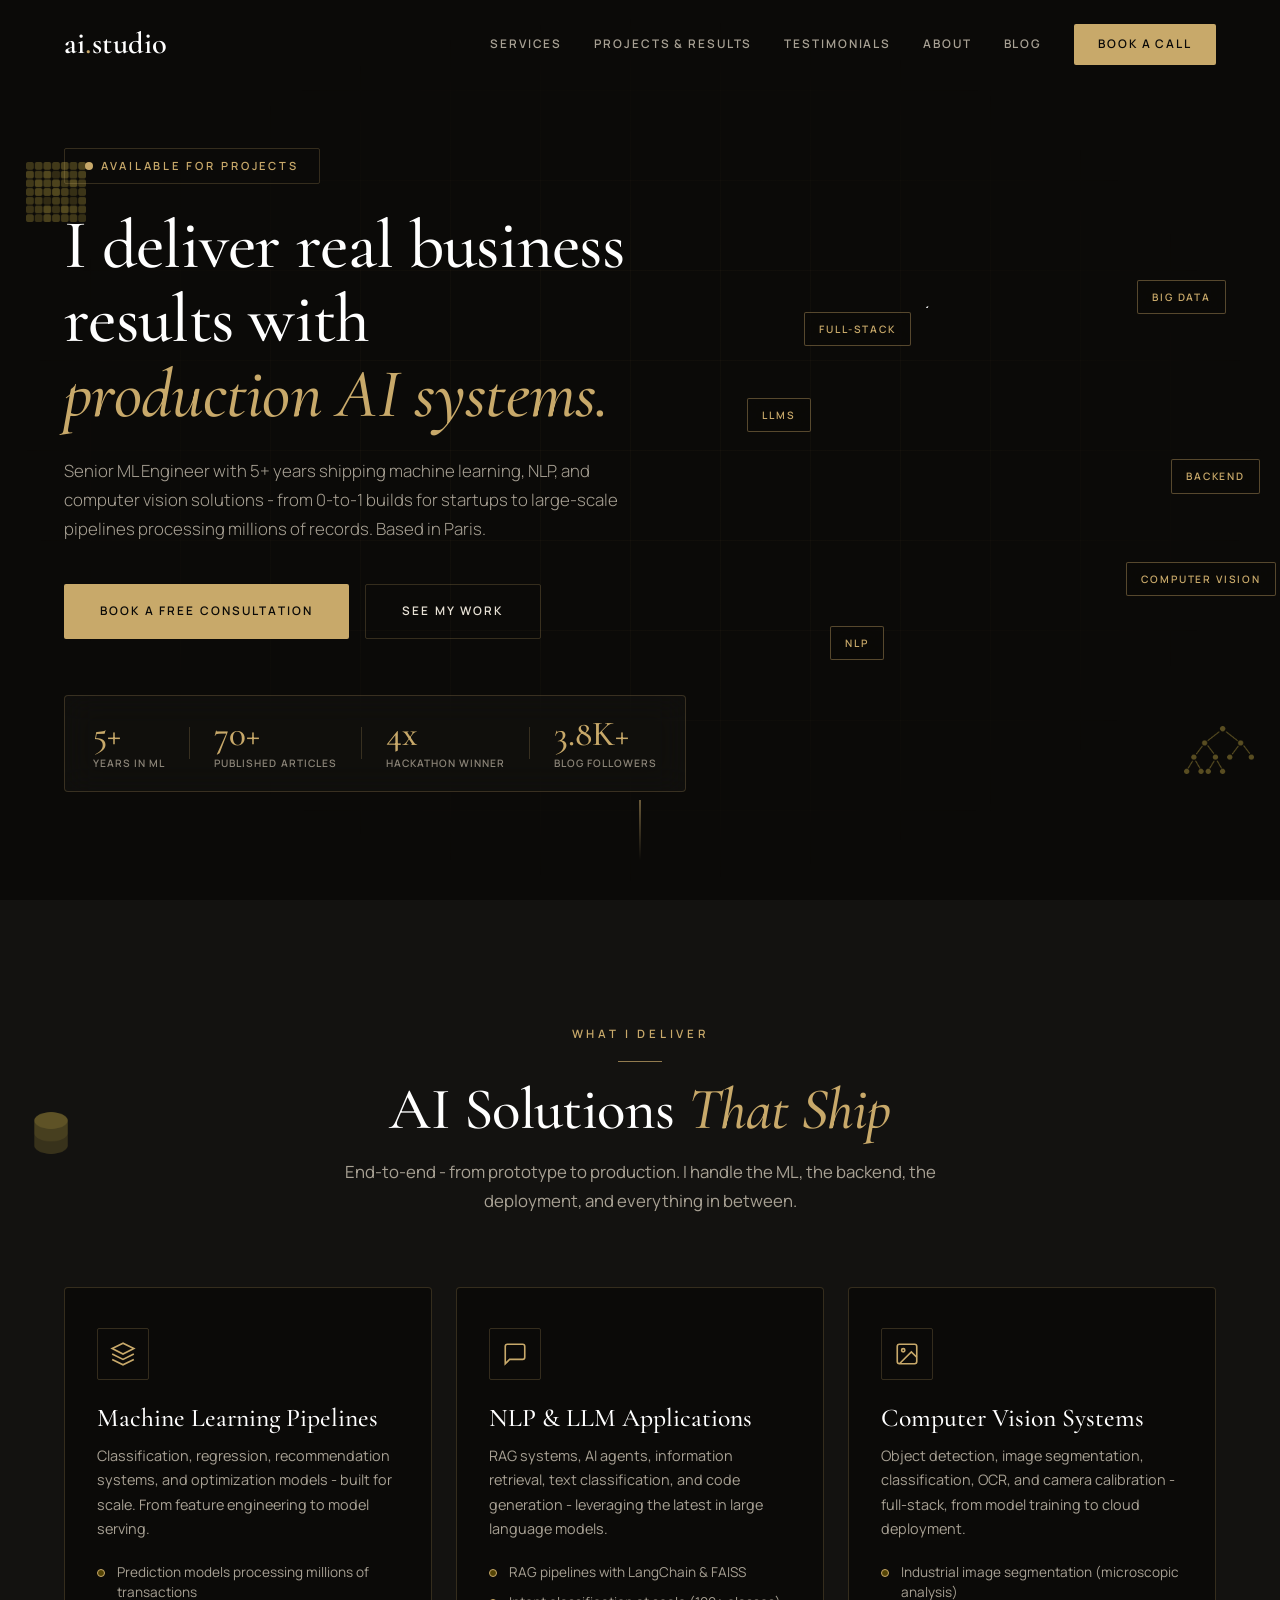
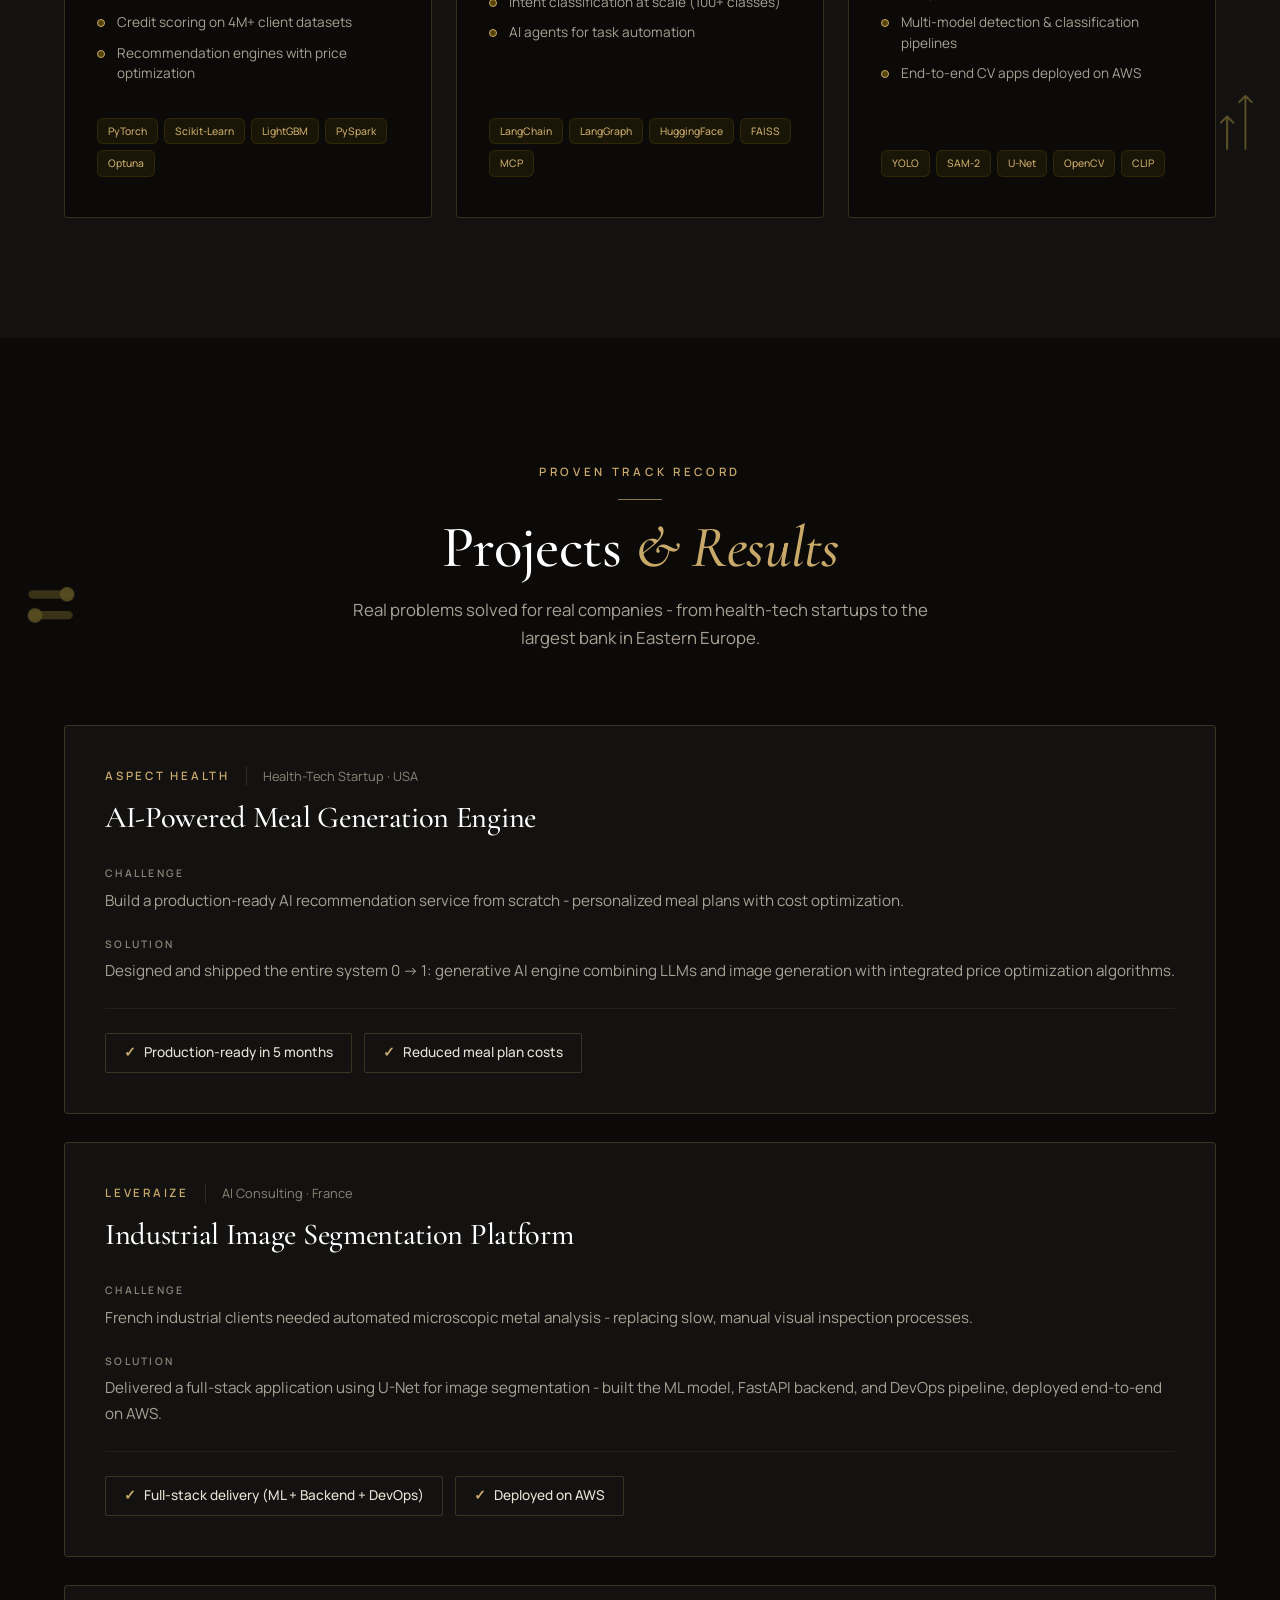
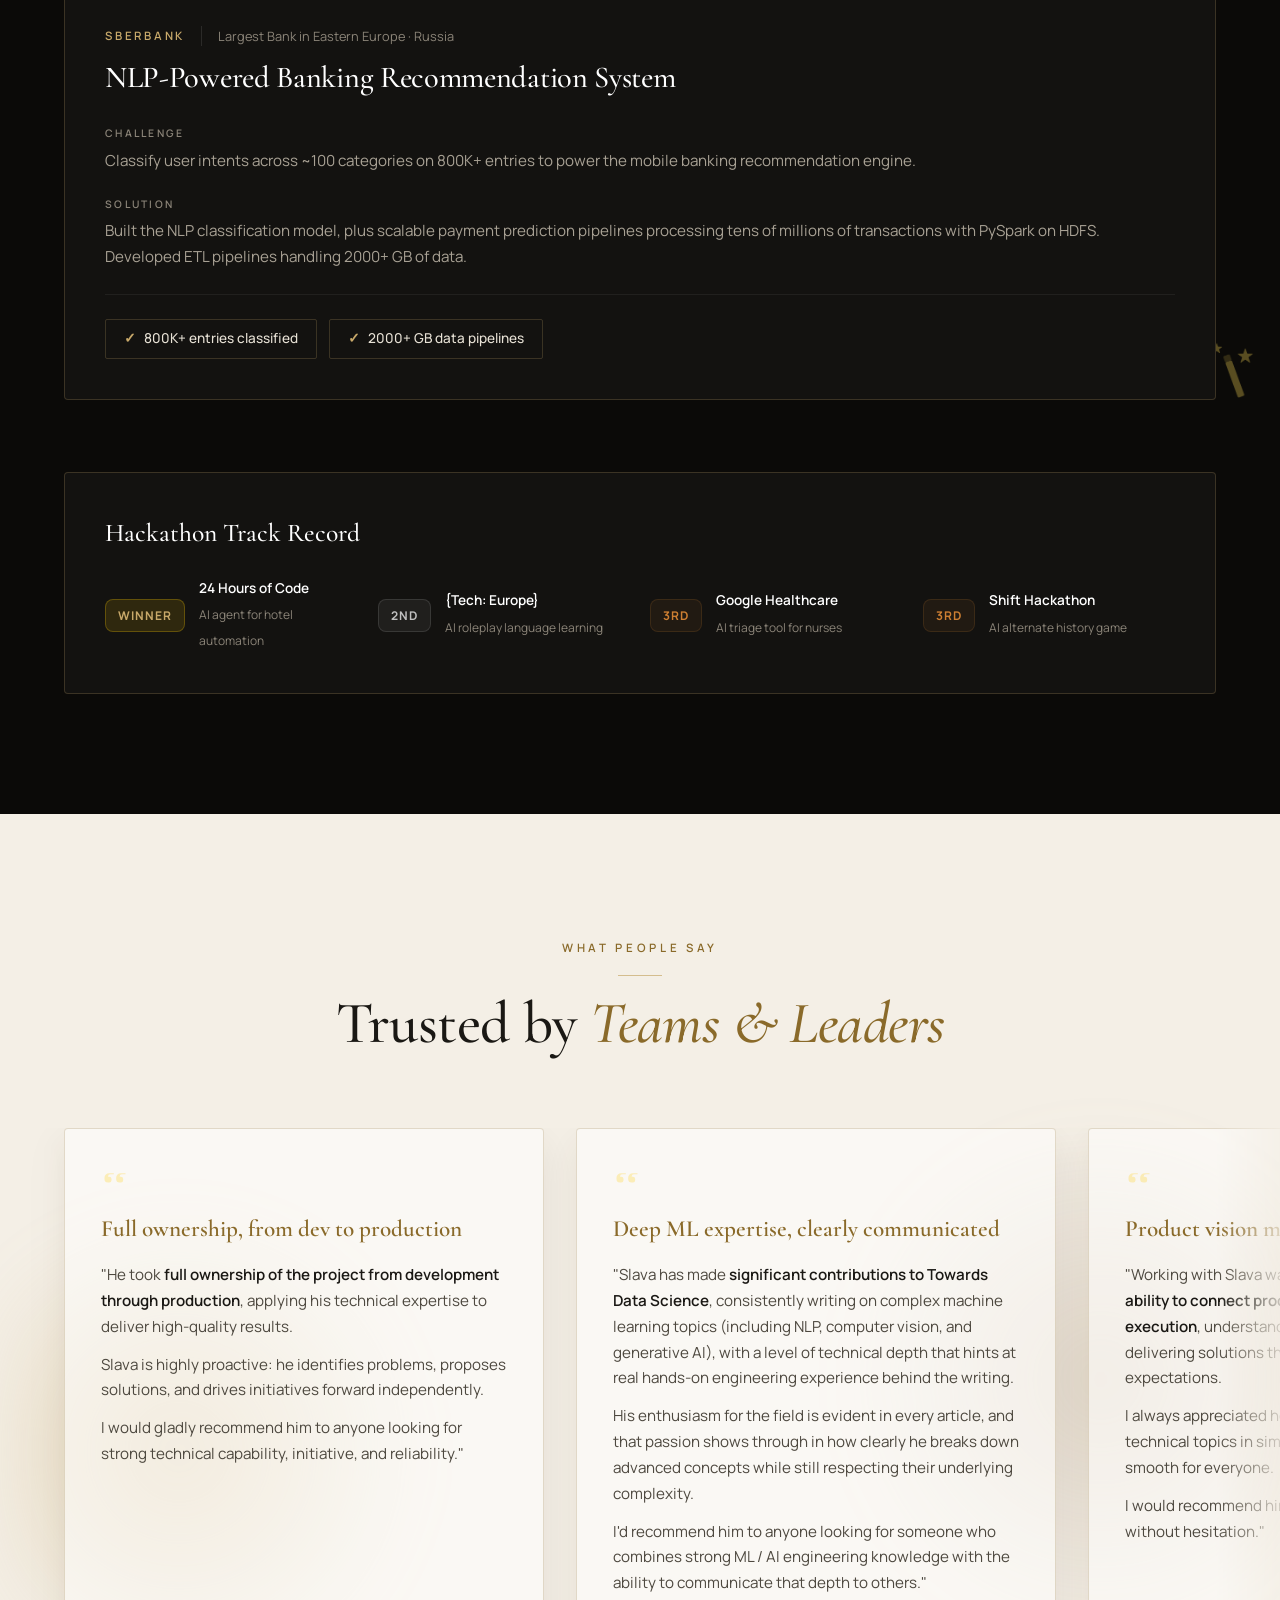
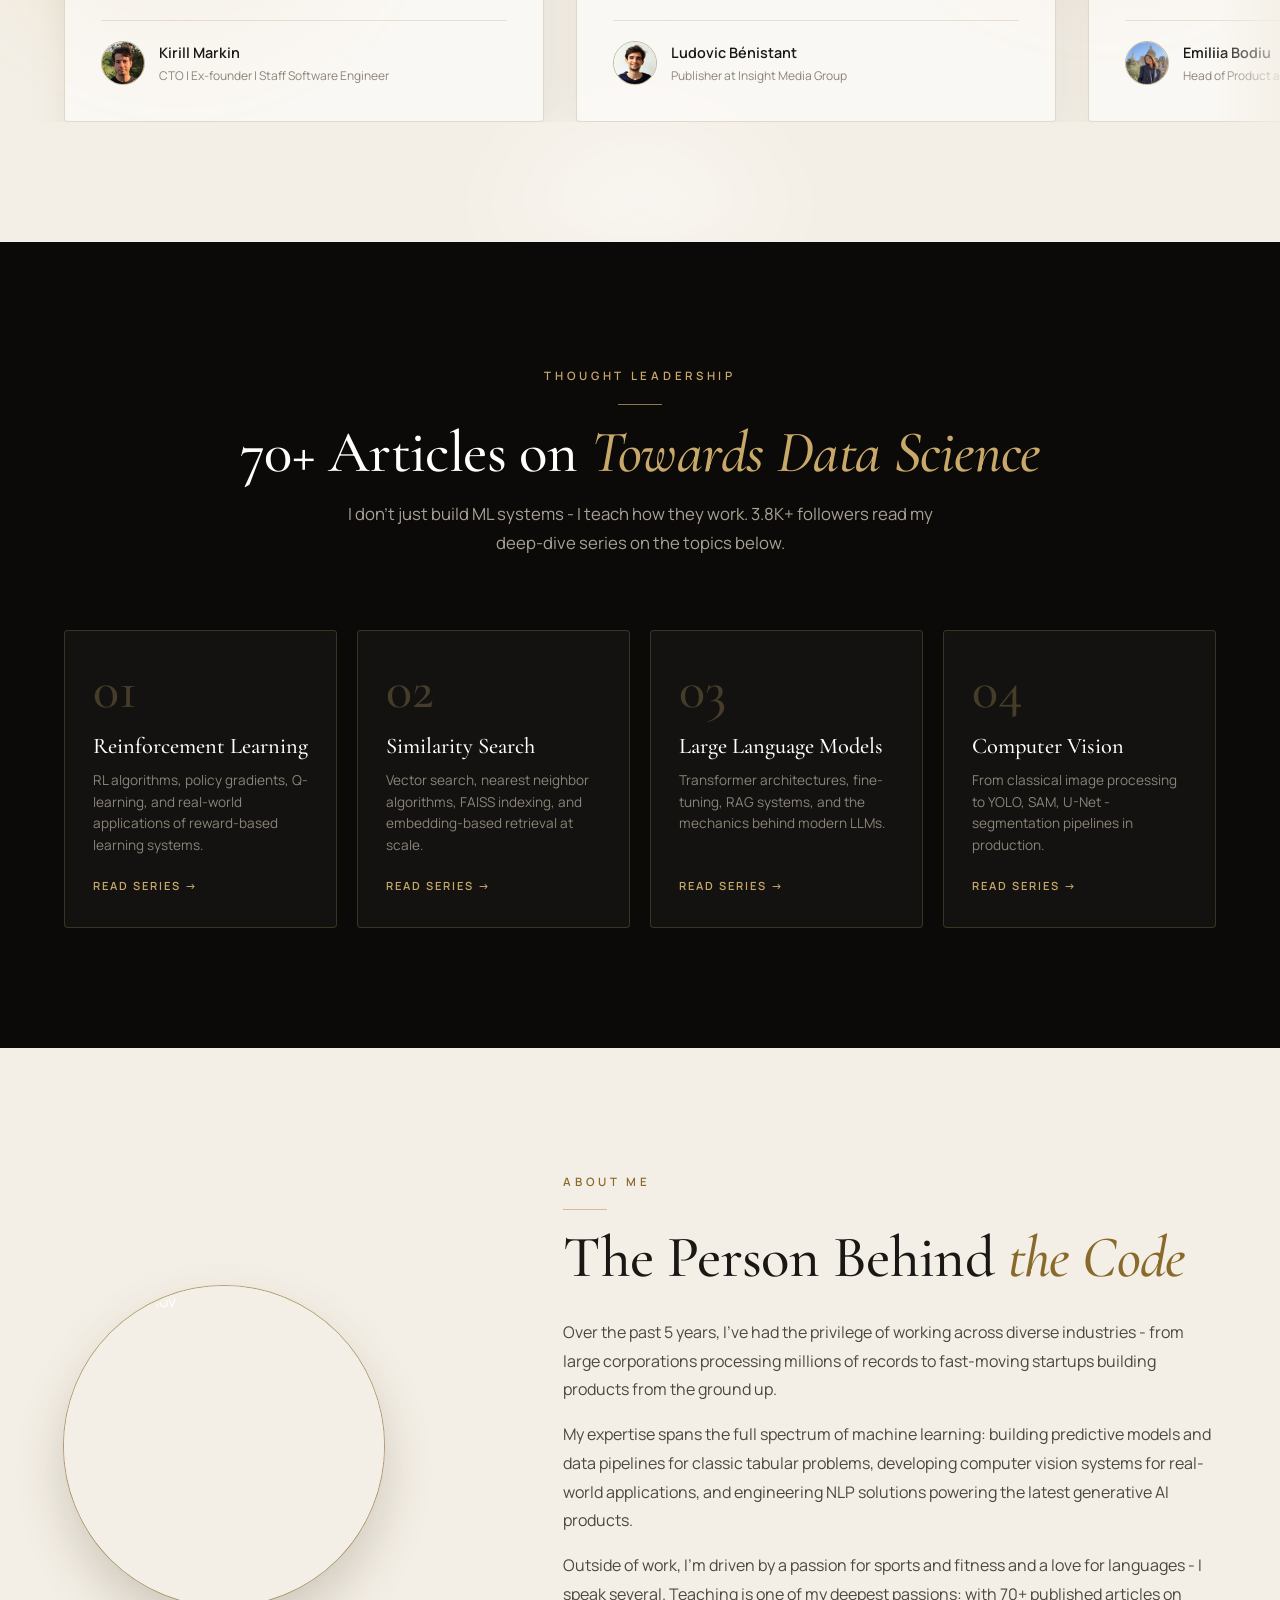
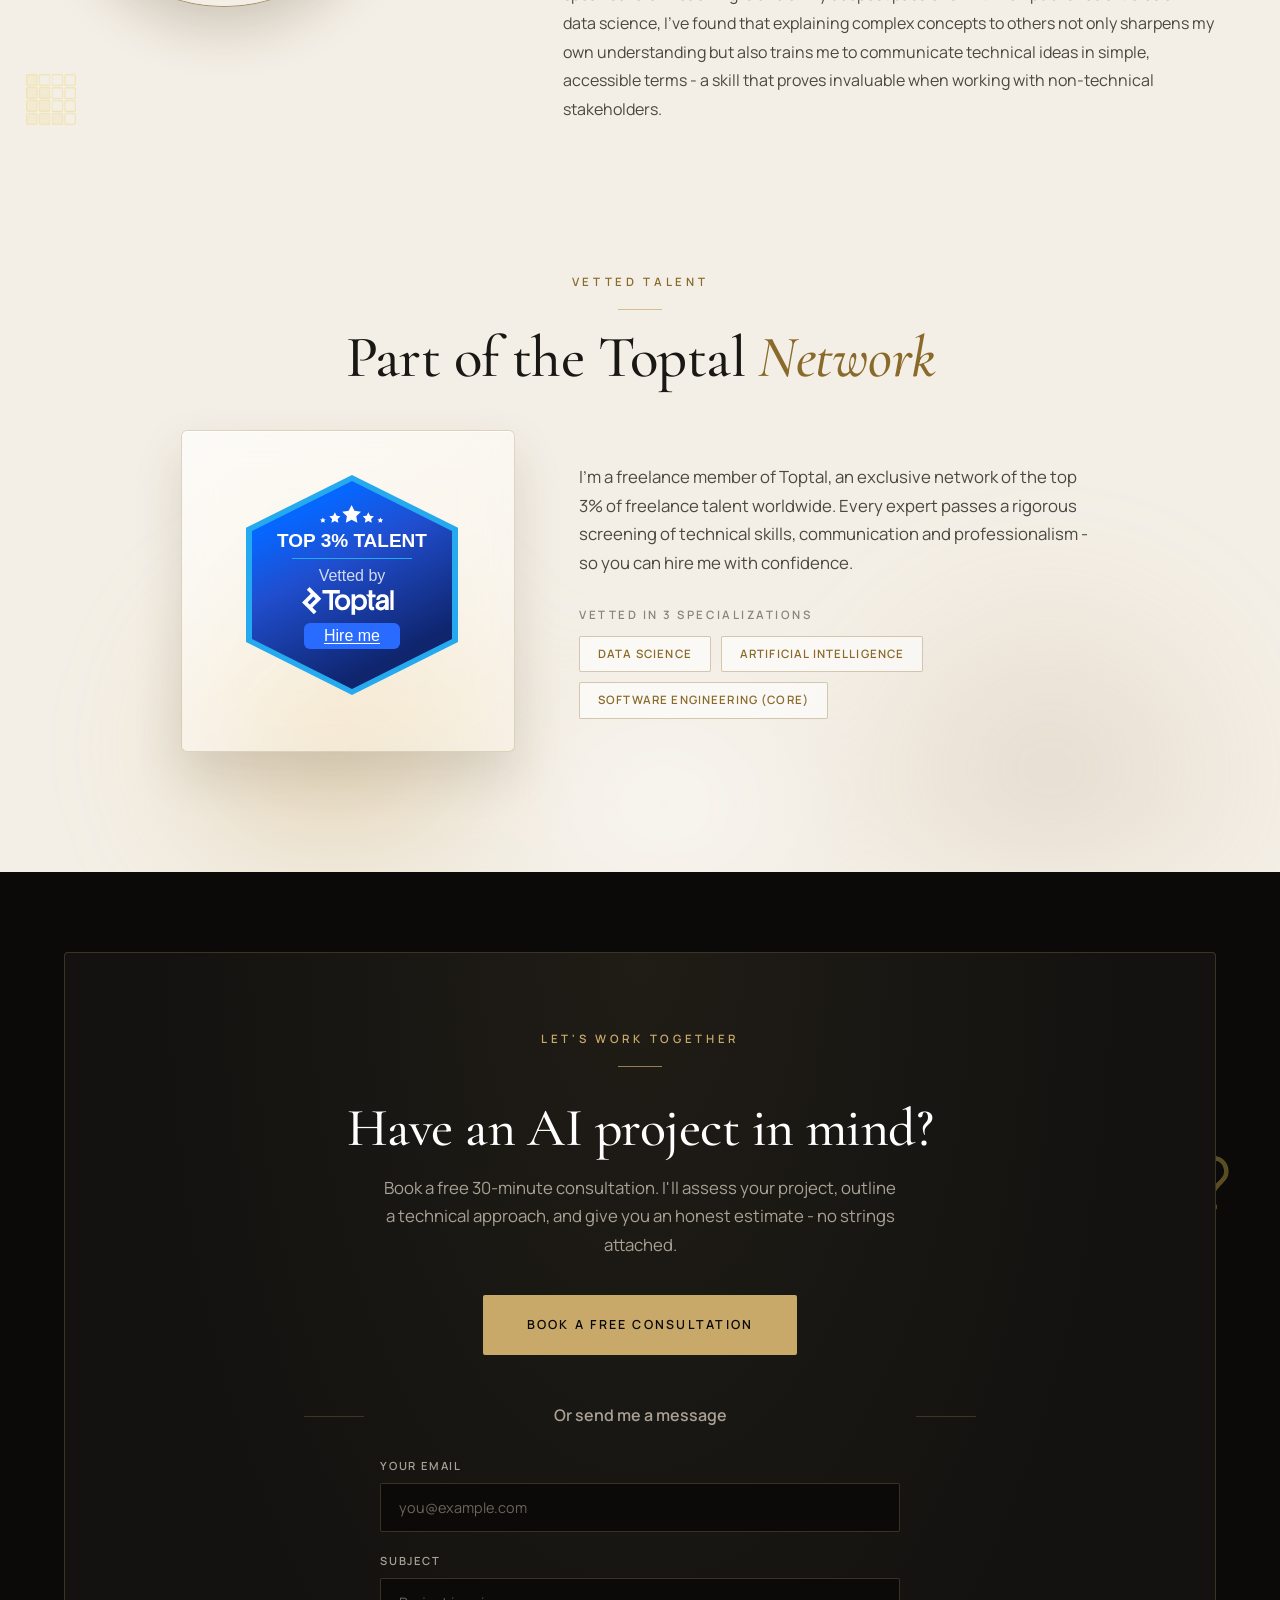
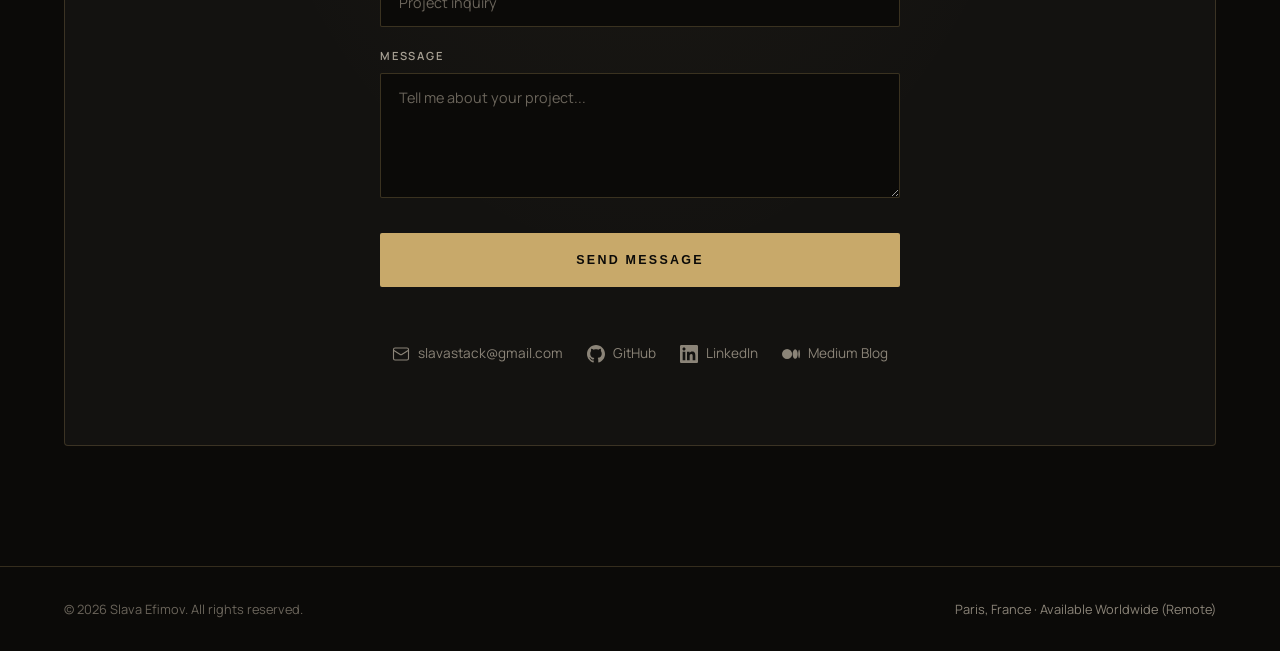
==== commit f32a5ff4: "Change design" ====
--- a/index.html
+++ b/index.html
@@ -29,7 +29,7 @@
 
     <link rel="preconnect" href="https://fonts.googleapis.com">
     <link rel="preconnect" href="https://fonts.gstatic.com" crossorigin>
-    <link href="https://fonts.googleapis.com/css2?family=Inter:wght@300;400;500;600;700;800;900&family=JetBrains+Mono:wght@400;500;600&display=swap" rel="stylesheet">
+    <link href="https://fonts.googleapis.com/css2?family=Cormorant+Garamond:ital,wght@0,400;0,500;0,600;0,700;1,400;1,500;1,600&family=Manrope:wght@300;400;500;600;700&display=swap" rel="stylesheet">
     <link rel="icon" type="image/png" href="assets/favicon.png">
     <link rel="stylesheet" href="style.css">
 </head>
@@ -456,7 +456,7 @@
             </div>
             <div class="toptal-layout reveal">
                 <div class="toptal-badge-wrap">
-                    <iframe src="toptal_badge.html" title="Toptal Top 3% Talent badge" width="216" height="232" scrolling="no" loading="lazy"></iframe>
+                    <iframe src="toptal_badge.html" title="Toptal Top 3% Talent badge" width="220" height="248" scrolling="no" loading="lazy"></iframe>
                 </div>
                 <div class="toptal-text">
                     <p class="section-desc">I'm a freelance member of Toptal, an exclusive network of the top 3% of freelance talent worldwide. Every expert passes a rigorous screening of technical skills, communication and professionalism - so you can hire me with confidence.</p>
--- a/style.css
+++ b/style.css
@@ -1574,3 +1574,418 @@
 ::-webkit-scrollbar-track { background: var(--black); }
 ::-webkit-scrollbar-thumb { background: var(--dark); border-radius: 4px; }
 ::-webkit-scrollbar-thumb:hover { background: var(--gray-800); }
+
+/* =====================================================================
+   LUXURY THEME  ("quiet luxury": warm black, ivory, muted gold, serif)
+   Everything below overrides the styles above. To go back to the
+   previous look, delete this whole block and restore the old font link.
+   ===================================================================== */
+
+:root {
+    --black: #0b0a08;
+    --dark: #131210;
+    --dark-light: #1b1915;
+    --yellow: #c8a96a;
+    --yellow-hover: #d8bb82;
+    --gray-200: #e8e2d6;
+    --gray-400: #a8a194;
+    --gray-500: #8b8478;
+    --gray-600: #6b655b;
+    --gray-800: #2a2722;
+    --radius: 2px;
+    --radius-lg: 4px;
+    --radius-xl: 6px;
+    --gold-line: rgba(200, 169, 106, 0.22);
+    --ivory: #f4efe6;
+    --ink: #1a1814;
+    --gold-ink: #8a6a2a;
+    --serif: 'Cormorant Garamond', 'Times New Roman', serif;
+    --sans: 'Manrope', -apple-system, BlinkMacSystemFont, sans-serif;
+}
+
+body {
+    font-family: var(--sans);
+    font-weight: 400;
+}
+
+::selection { background: var(--yellow); color: var(--black); }
+
+/* ---- Serif headings ---- */
+.hero-title,
+.section-title,
+.cta-title,
+.case-title,
+.service-card h3,
+.blog-card-title,
+.toptal-text h3 {
+    font-family: var(--serif);
+    font-weight: 500;
+    letter-spacing: -0.01em;
+    line-height: 1.08;
+}
+
+.hero-title { font-size: clamp(2.9rem, 5.4vw, 4.8rem); }
+.section-title { font-size: clamp(2.4rem, 4.6vw, 3.8rem); }
+.cta-title { font-size: clamp(2.2rem, 4.2vw, 3.4rem); }
+.case-title { font-size: 1.9rem; }
+.service-card h3 { font-size: 1.6rem; letter-spacing: 0; }
+.blog-card-title { font-size: 1.4rem; letter-spacing: 0; line-height: 1.2; }
+
+.strip-title {
+    font-family: var(--serif);
+    font-size: 1.6rem;
+    font-weight: 500;
+    letter-spacing: 0;
+}
+
+.accent { font-style: italic; }
+.btn .accent, .stat .accent { font-style: normal; }
+
+/* ---- Small labels: tracked uppercase sans instead of mono ---- */
+.hero-label,
+.floating-tag,
+.section-label,
+.service-tools span,
+.case-company,
+.case-label,
+.strip-place,
+.testimonial-headline,
+.toptal-specs-label,
+.toptal-specs-list li {
+    font-family: var(--sans);
+}
+
+.section-label {
+    font-size: 0.72rem;
+    font-weight: 600;
+    letter-spacing: 0.32em;
+}
+
+.section-label::after {
+    content: '';
+    display: block;
+    width: 44px;
+    height: 1px;
+    margin: 18px auto 0;
+    background: var(--yellow);
+    opacity: 0.7;
+}
+
+.about-text-col .section-label::after { margin-left: 0; }
+
+/* ---- Navigation ---- */
+.nav.scrolled {
+    background: rgba(11, 10, 8, 0.88);
+    border-bottom: 1px solid var(--gold-line);
+}
+
+.nav-logo {
+    font-family: var(--serif);
+    font-size: 1.9rem;
+    font-weight: 600;
+    letter-spacing: 0.01em;
+}
+
+.nav-links a {
+    font-size: 0.74rem;
+    font-weight: 600;
+    letter-spacing: 0.16em;
+    text-transform: uppercase;
+}
+
+.nav-links a:not(.nav-cta)::after { height: 1px; }
+
+.nav-cta {
+    border-radius: 2px;
+    padding: 11px 24px;
+    letter-spacing: 0.16em !important;
+}
+
+.nav-cta:hover { box-shadow: none; transform: none; }
+
+/* ---- Buttons ---- */
+.btn {
+    border-radius: 2px;
+    font-size: 0.74rem;
+    font-weight: 600;
+    letter-spacing: 0.18em;
+    text-transform: uppercase;
+    padding: 17px 36px;
+}
+
+.btn-lg { padding: 20px 44px; font-size: 0.78rem; }
+
+.btn-primary:hover {
+    transform: none;
+    box-shadow: 0 10px 30px rgba(200, 169, 106, 0.18);
+}
+
+.btn-outline {
+    border: 1px solid var(--gold-line);
+    color: var(--gray-200);
+}
+
+.btn-outline:hover { transform: none; border-color: var(--yellow); color: var(--yellow); }
+
+/* ---- Hero ---- */
+.hero-bg-grid {
+    background-image:
+        linear-gradient(rgba(200, 169, 106, 0.035) 1px, transparent 1px),
+        linear-gradient(90deg, rgba(200, 169, 106, 0.035) 1px, transparent 1px);
+    background-size: 90px 90px;
+}
+
+.hero-label {
+    border-radius: 2px;
+    border: 1px solid var(--gold-line);
+    background: transparent;
+    font-size: 0.7rem;
+    font-weight: 600;
+    letter-spacing: 0.26em;
+}
+
+.hero-label::before { background: var(--yellow); }
+
+.hero-subtitle {
+    font-size: 1.05rem;
+    font-weight: 300;
+    color: var(--gray-400);
+}
+
+.hero-trust {
+    border-radius: 4px;
+    background: rgba(255, 255, 255, 0.025);
+    border: 1px solid var(--gold-line);
+    box-shadow: none;
+}
+
+.trust-number {
+    font-family: var(--serif);
+    font-size: 2.2rem;
+    font-weight: 500;
+    letter-spacing: 0;
+}
+
+.trust-label {
+    font-size: 0.68rem;
+    font-weight: 600;
+    letter-spacing: 0.14em;
+    text-transform: uppercase;
+}
+
+.trust-divider { background: var(--gold-line); }
+
+.hero-image-container { border-radius: 50%; }
+
+/* Decorative background images were bright yellow: tone them down to match the gold */
+.bg-element {
+    opacity: 0.35;
+    filter: saturate(0.6);
+}
+
+.trust-label { white-space: nowrap; letter-spacing: 0.1em; font-size: 0.64rem; }
+
+/* Quiet, static tags around the portrait (z-index keeps them above the photo now that they no longer animate) */
+.floating-tag {
+    z-index: 2;
+    animation: none;
+    border-radius: 2px;
+    background: rgba(11, 10, 8, 0.55);
+    border: 1px solid rgba(200, 169, 106, 0.4);
+    box-shadow: none;
+    font-size: 0.64rem;
+    font-weight: 600;
+    letter-spacing: 0.18em;
+    text-transform: uppercase;
+    padding: 8px 14px;
+}
+
+/* ---- Cards ---- */
+.service-card,
+.case-card,
+.blog-card,
+.hackathon-strip {
+    border: 1px solid var(--gold-line);
+    border-radius: 4px;
+}
+
+.service-card:hover,
+.blog-card:hover {
+    transform: none;
+    border-color: rgba(200, 169, 106, 0.55);
+    box-shadow: 0 24px 60px rgba(0, 0, 0, 0.45);
+}
+
+.case-card:hover { border-color: rgba(200, 169, 106, 0.45); }
+
+.service-card::before {
+    height: 1px;
+    background: linear-gradient(90deg, var(--yellow), transparent);
+}
+
+.service-icon {
+    border-radius: 2px;
+    background: transparent;
+    border: 1px solid var(--gold-line);
+}
+
+.case-company {
+    font-size: 0.72rem;
+    letter-spacing: 0.24em;
+}
+
+.case-label {
+    letter-spacing: 0.22em;
+}
+
+.result-badge {
+    border-radius: 2px;
+    background: transparent;
+    border: 1px solid var(--gold-line);
+}
+
+.blog-card-number {
+    font-family: var(--serif);
+    font-size: 3.4rem;
+    font-weight: 500;
+    color: rgba(200, 169, 106, 0.28);
+}
+
+.blog-card-link {
+    font-size: 0.7rem;
+    letter-spacing: 0.18em;
+    text-transform: uppercase;
+}
+
+.blog-card:hover .blog-card-link { letter-spacing: 0.24em; }
+
+/* ---- Contact ---- */
+.cta-card {
+    border: 1px solid var(--gold-line);
+    border-radius: 4px;
+}
+
+.cta-card::before {
+    background: radial-gradient(ellipse at top center, rgba(200, 169, 106, 0.07) 0%, transparent 60%);
+}
+
+.form-input {
+    font-family: var(--sans);
+    border-radius: 2px;
+    border: 1px solid rgba(200, 169, 106, 0.25);
+}
+
+.form-input:focus {
+    border-color: var(--yellow);
+    box-shadow: 0 0 0 3px rgba(200, 169, 106, 0.1);
+}
+
+.form-label {
+    font-size: 0.7rem;
+    font-weight: 600;
+    letter-spacing: 0.16em;
+    text-transform: uppercase;
+}
+
+.contact-form-title::before,
+.contact-form-title::after { background: var(--gold-line); }
+
+.footer { border-top: 1px solid var(--gold-line); }
+
+/* ---- Ivory sections (Testimonials, About, Toptal) ---- */
+.testimonials,
+.about,
+.toptal {
+    background: var(--ivory);
+}
+
+.testimonials::before {
+    background:
+        radial-gradient(circle 340px at 14% 62%, rgba(200, 169, 106, 0.38), transparent 70%),
+        radial-gradient(circle 360px at 86% 55%, rgba(176, 150, 120, 0.26), transparent 70%),
+        radial-gradient(circle 260px at 50% 100%, rgba(255, 255, 255, 0.6), transparent 70%);
+}
+
+.toptal::before {
+    background:
+        radial-gradient(circle 300px at 26% 80%, rgba(200, 169, 106, 0.4), transparent 70%),
+        radial-gradient(circle 340px at 82% 85%, rgba(176, 150, 120, 0.22), transparent 70%),
+        radial-gradient(circle 220px at 52% 92%, rgba(255, 255, 255, 0.55), transparent 70%);
+}
+
+.testimonials .section-label,
+.about .section-label,
+.toptal .section-label { color: var(--gold-ink); }
+
+.testimonials .section-title,
+.about .section-title,
+.toptal .section-title { color: var(--ink); }
+
+.testimonials .section-title .accent,
+.about .section-title .accent,
+.toptal .section-title .accent { color: var(--gold-ink); }
+
+.about .about-desc,
+.toptal .section-desc { color: #4d483f; }
+
+.testimonials .testimonial-card {
+    border-radius: 4px;
+    background: rgba(255, 255, 255, 0.55);
+    border: 1px solid rgba(138, 106, 42, 0.22);
+    box-shadow: 0 14px 40px rgba(60, 45, 20, 0.08);
+}
+
+.testimonials .testimonial-card:hover { border-color: rgba(138, 106, 42, 0.55); }
+
+.testimonials .testimonial-headline {
+    font-family: var(--serif);
+    font-size: 1.45rem;
+    font-weight: 600;
+    letter-spacing: 0;
+    text-transform: none;
+    color: var(--gold-ink);
+    line-height: 1.2;
+}
+
+.testimonials .testimonial-quote p { color: #4d483f; }
+
+.testimonials .testimonial-quote strong,
+.testimonials .testimonial-name { color: var(--ink); }
+
+.testimonials .testimonial-author { border-top-color: rgba(138, 106, 42, 0.18); }
+
+.testimonial-avatar { border-color: rgba(138, 106, 42, 0.45); }
+
+.about .about-image-container {
+    border: 3px solid var(--ivory);
+    box-shadow: 0 0 0 1px rgba(138, 106, 42, 0.6), 0 24px 50px rgba(60, 45, 20, 0.2);
+}
+
+.toptal-badge-wrap {
+    border-radius: 6px;
+    background: linear-gradient(135deg, rgba(255, 255, 255, 0.7), rgba(255, 255, 255, 0.3));
+    border: 1px solid rgba(138, 106, 42, 0.25);
+    box-shadow: inset 0 1px 0 rgba(255, 255, 255, 0.9), 0 22px 50px rgba(60, 45, 20, 0.14);
+}
+
+.toptal-specs-label {
+    letter-spacing: 0.22em;
+    font-weight: 600;
+}
+
+.toptal-specs-list li {
+    border-radius: 2px;
+    font-size: 0.72rem;
+    font-weight: 600;
+    letter-spacing: 0.1em;
+    text-transform: uppercase;
+    color: var(--gold-ink);
+    background: rgba(255, 255, 255, 0.6);
+    border: 1px solid rgba(138, 106, 42, 0.35);
+    box-shadow: none;
+}
+
+@media (max-width: 768px) {
+    .hero-title { font-size: clamp(2.5rem, 10vw, 3.2rem); }
+    .nav-logo { font-size: 1.6rem; }
+}
